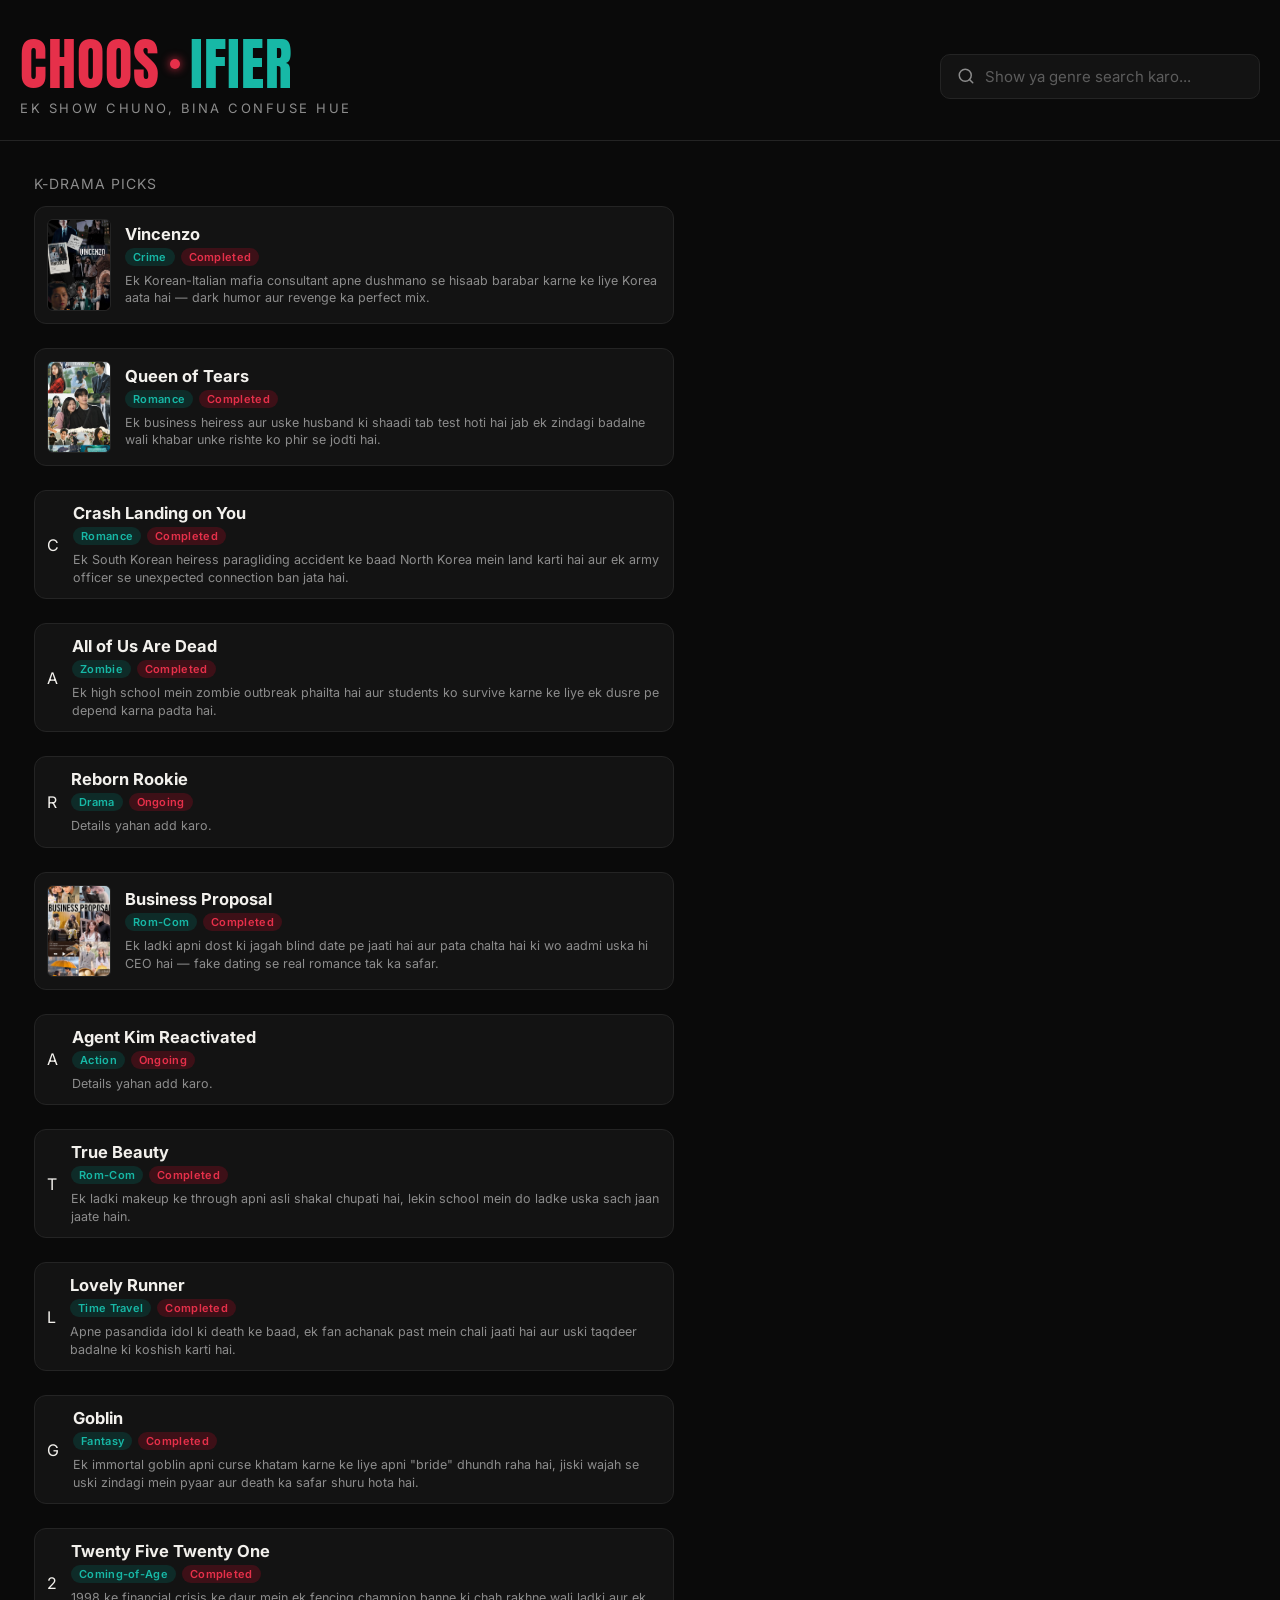
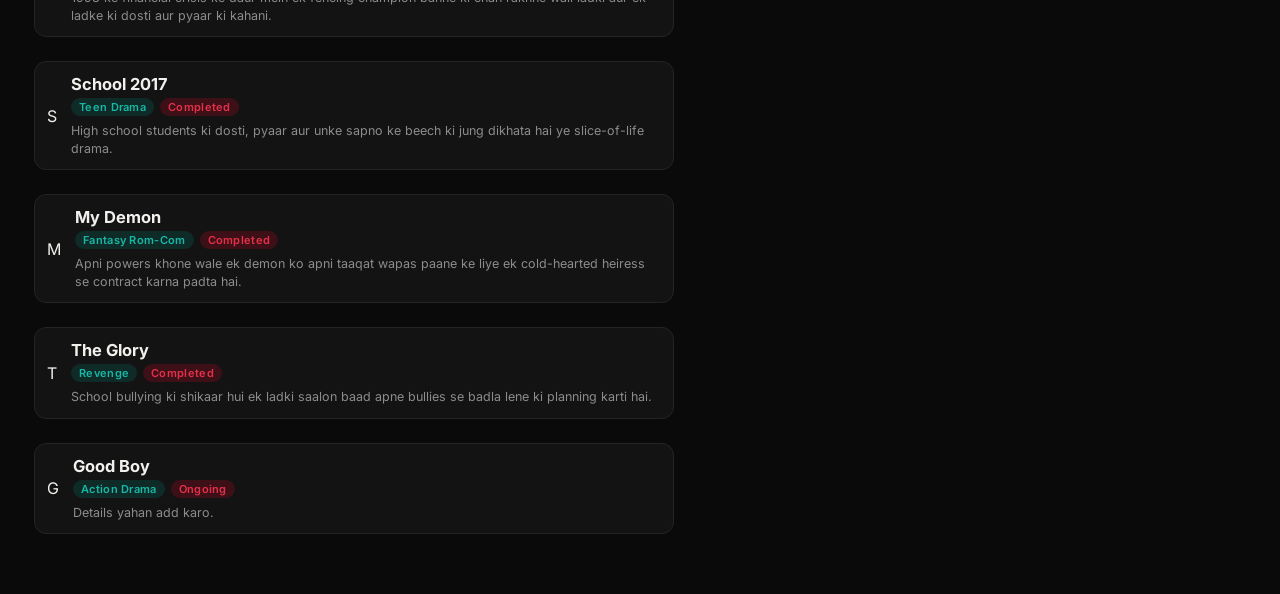
==== index.html @ 2a5f069a "Add Business Proposal poster image" ====
<!DOCTYPE html>
<html lang="hi">
<head>
<meta charset="UTF-8">
<meta name="viewport" content="width=device-width, initial-scale=1.0">
<title>Choosifier — Kya Dekhein Aaj?</title>
<link rel="preconnect" href="https://fonts.googleapis.com">
<link href="https://fonts.googleapis.com/css2?family=Anton&family=Inter:wght@400;500;600;700&display=swap" rel="stylesheet">
<style>

  .detail-panel{
  position:fixed;
  top:0;
  right:0;
  height:100vh;
  width:380px;
  max-width:90vw;
  background:var(--bg-card);
  border-left:1px solid var(--border);
  padding:28px 24px;
  transform:translateX(100%);
  transition:transform .3s ease;
  z-index:100;
  overflow-y:auto;
}
.detail-panel.open{
  transform:translateX(0);
}
.detail-close{
  position:absolute;
  top:16px;
  right:16px;
  background:var(--red-dim);
  color:var(--red);
  border:none;
  width:32px;
  height:32px;
  border-radius:50%;
  font-size:16px;
  cursor:pointer;
}
.detail-poster-frame{
  width:100%;
  max-width:220px;
  aspect-ratio:2/3;
  border-radius:10px;
  overflow:hidden;
  margin-bottom:20px;
}
.detail-poster-frame img{
  width:100%;
  height:100%;
  object-fit:cover;
}
#detailTitle{
  font-size:24px;
  margin-bottom:10px;
}
.detail-tags{
  display:flex;
  gap:8px;
  margin-bottom:14px;
}
#detailDesc{
  color:var(--text-muted);
  font-size:14px;
  line-height:1.5;
}
  :root{
    --bg:#0a0a0a;
    --bg-card:#131313;
    --border:#242424;
    --red:#e6304a;
    --red-dim:#3d1017;
    --teal:#17b8a6;
    --teal-dim:#0e2b28;
    --text:#f2f0ec;
    --text-muted:#8c8c8c;
  }

  *{ margin:0; padding:0; box-sizing:border-box; }

  body{
    background:var(--bg);
    color:var(--text);
    font-family:'Inter', sans-serif;
    min-height:100vh;
    padding-bottom:60px;
  }

  /* ---------- HEADER / LOGO ---------- */
  header{
    padding:36px 20px 24px;
    text-align:left;
    border-bottom:1px solid var(--border);
  }

  .logo{
    font-family:'Anton', sans-serif;
    font-size:clamp(38px, 9vw, 56px);
    letter-spacing:1px;
    display:inline-flex;
    align-items:center;
    gap:10px;
    line-height:1;
  }
  .logo .CHOOS{ color:var(--red); }
  .logo .ifier{ color:var(--teal); }

  .dot{
    width:10px;
    height:10px;
    border-radius:50%;
    background:var(--red);
    animation:switchColor 1.6s infinite ease-in-out;
    box-shadow:0 0 10px var(--red);
  }
  @keyframes switchColor{
    0%, 45%{ background:var(--red); box-shadow:0 0 10px var(--red); }
    50%, 95%{ background:var(--teal); box-shadow:0 0 10px var(--teal); }
    100%{ background:var(--red); box-shadow:0 0 10px var(--red); }
  }

  .tagline{
    margin-top:8px;
    color:var(--text-muted);
    font-size:13px;
    letter-spacing:2.5px;
    text-transform:uppercase;
  }

  /* ---------- SEARCH ---------- */
  .header-row{
  display:flex;
  align-items:center;
  justify-content:space-between;
  gap:20px;
  flex-wrap:wrap;
}
.search-wrap{
  flex:1;
  min-width:200px;
  max-width:320px;
}
  .search-box{
    display:flex;
    align-items:center;
    background:var(--bg-card);
    border:1px solid var(--border);
    border-radius:10px;
    padding:12px 16px;
    transition:border-color .2s, box-shadow .2s;
  }
  .search-box:focus-within{
    border-color:var(--teal);
    box-shadow:0 0 0 3px var(--teal-dim);
  }
  .search-box svg{
    flex-shrink:0;
    stroke:var(--text-muted);
    margin-right:10px;
  }
  .search-box input{
    flex:1;
    background:transparent;
    border:none;
    outline:none;
    color:var(--text);
    font-size:15px;
    font-family:'Inter', sans-serif;
  }
  .search-box input::placeholder{ color:#5c5c5c; }

  /* ---------- SECTION LABEL ---------- */
.section-label{
  max-width:640px;
  margin:34px 0 14px 34px;
  padding:0;
  display:flex;
  align-items:center;
  gap:10px;
  font-size:14px;
  color:var(--text-muted);
  letter-spacing:1px;
  text-transform:uppercase;
}

  /* ---------- DRAMA LIST ---------- */
 .drama-list{
  max-width:640px;
  margin:0 0 0 34px;
  padding:0;
  display:flex;
  flex-direction:column;
  gap:24px;
  text-align:left;
}

  .drama-card{
    display:flex;
    gap:14px;
    background:var(--bg-card);
    border:1px solid var(--border);
    border-radius:12px;
    padding:12px;
    align-items:center;
    transition:border-color .2s, transform .2s;
  }
  .drama-card:hover{
    border-color:var(--teal);
    transform:translateY(-2px);
  }

  .poster{
  width:64px;
  height:92px;
  flex-shrink:0;
  border-radius:6px;
  object-fit:cover;
  background:linear-gradient(160deg, var(--red-dim), var(--teal-dim));
  display:flex;
  align-items:center;
  justify-content:center;
  font-family:'Anton', sans-serif;
  font-size:22px;
  color:var(--text-muted);
  border:1px solid var(--border);
  overflow:hidden;
  transition:transform .3s ease;
  object-fit:cover;
  object-position:center;
}

.drama-card:hover img.poster{
  transform:scale(2.2);
  transform-origin:center;
}

  .drama-info{ flex:1; min-width:0; text-align:left; }

  .drama-title{
    font-size:16.5px;
    font-weight:700;
    margin-bottom:4px;
  }

  .tags{
    display:flex;
    gap:6px;
    flex-wrap:wrap;
    margin-bottom:6px;
  }
  .tag{
    font-size:11px;
    padding:2px 8px;
    border-radius:20px;
    font-weight:600;
    letter-spacing:.3px;
  }
  .tag.genre{
    background:var(--teal-dim);
    color:var(--teal);
  }
  .tag.status{
    background:var(--red-dim);
    color:var(--red);
  }

  .drama-desc{
    font-size:12.5px;
    color:var(--text-muted);
    line-height:1.4;
    display:-webkit-box;
    -webkit-line-clamp:2;
    -webkit-box-orient:vertical;
    overflow:hidden;
  }

  /* ---------- RESPONSIVE ---------- */
  @media (max-width:400px){
    .poster{ width:52px; height:74px; }
    .drama-title{ font-size:15px; }
  }
</style>
</head>
<body>

  <header>
    <div class="header-row">
      <div class="logo-col">
        <div class="logo">
          <span class="CHOOS">CHOOS</span><span class="dot"></span><span class="ifier">IFIER</span>
        </div>
        <div class="tagline">Ek Show Chuno, Bina Confuse Hue</div>
      </div>

      <div class="search-wrap">
        <div class="search-box">
          <svg xmlns="http://www.w3.org/2000/svg" width="18" height="18" viewBox="0 0 24 24" fill="none" stroke-width="2" stroke-linecap="round" stroke-linejoin="round">
            <circle cx="11" cy="11" r="8"></circle>
            <line x1="21" y1="21" x2="16.65" y2="16.65"></line>
          </svg>
          <input type="text" placeholder="Show ya genre search karo...">
        </div>
      </div>
    </div>
  </header>

  <div class="section-label">K-Drama Picks</div>

  <div class="drama-list">

   <div class="drama-card"
     data-title="Vincenzo"
     data-genre="Crime"
     data-status="Completed"
     data-img="webseries/korean/images/vincenzo.jpeg"
     data-desc="Ek Korean-Italian mafia consultant apne dushmano se hisaab barabar karne ke liye Korea aata hai — dark humor aur revenge ka perfect mix.">
  <img class="poster" src="webseries/korean/images/vincenzo.jpeg" alt="Vincenzo poster">
  <div class="drama-info">
    <div class="drama-title">Vincenzo</div>
    <div class="tags">
      <span class="tag genre">Crime</span>
      <span class="tag status">Completed</span>
    </div>
    <div class="drama-desc">Ek Korean-Italian mafia consultant apne dushmano se hisaab barabar karne ke liye Korea aata hai — dark humor aur revenge ka perfect mix.</div>
  </div>
</div>
  <div class="drama-card"
     data-title="Queen of Tears"
     data-genre="Romance"
     data-status="Completed"
     data-img="webseries/korean/images/queen of tears.jpeg"
     data-desc="Ek business heiress aur uske husband ki shaadi tab test hoti hai jab ek zindagi badalne wali khabar unke rishte ko phir se jodti hai.">
  <img class="poster" src="webseries/korean/images/queen of tears.jpeg" alt="Queen of Tears poster">
  <div class="drama-info">
    <div class="drama-title">Queen of Tears</div>
    <div class="tags">
      <span class="tag genre">Romance</span>
      <span class="tag status">Completed</span>
    </div>
    <div class="drama-desc">Ek business heiress aur uske husband ki shaadi tab test hoti hai jab ek zindagi badalne wali khabar unke rishte ko phir se jodti hai.</div>
  </div>
</div>

<a href="webseries/korean/crash landing on you.html" class="drama-card" style="text-decoration:none; color:inherit;">
  <div class="poster-frame">
    <span>C</span>
  </div>
  <div class="drama-info">
    <div class="drama-title">Crash Landing on You</div>
    <div class="tags">
      <span class="tag genre">Romance</span>
      <span class="tag status">Completed</span>
    </div>
    <div class="drama-desc">Ek South Korean heiress paragliding accident ke baad North Korea mein land karti hai aur ek army officer se unexpected connection ban jata hai.</div>
  </div>
</a>

<a href="webseries/korean/all of us are dead.html" class="drama-card" style="text-decoration:none; color:inherit;">
  <div class="poster-frame">
    <span>A</span>
  </div>
  <div class="drama-info">
    <div class="drama-title">All of Us Are Dead</div>
    <div class="tags">
      <span class="tag genre">Zombie</span>
      <span class="tag status">Completed</span>
    </div>
    <div class="drama-desc">Ek high school mein zombie outbreak phailta hai aur students ko survive karne ke liye ek dusre pe depend karna padta hai.</div>
  </div>
</a>

<a href="webseries/korean/reeborn rookie.html" class="drama-card" style="text-decoration:none; color:inherit;">
  <div class="poster-frame">
    <span>R</span>
  </div>
  <div class="drama-info">
    <div class="drama-title">Reborn Rookie</div>
    <div class="tags">
      <span class="tag genre">Drama</span>
      <span class="tag status">Ongoing</span>
    </div>
    <div class="drama-desc">Details yahan add karo.</div>
  </div>
</a>

<a href="webseries/korean/business proposal.html" class="drama-card" style="text-decoration:none; color:inherit;">
  <div class="poster-frame">
  <img class="poster" src="webseries/korean/images/business proposal.jpeg" alt="Business Proposal poster">
</div>
  <div class="drama-info">
    <div class="drama-title">Business Proposal</div>
    <div class="tags">
      <span class="tag genre">Rom-Com</span>
      <span class="tag status">Completed</span>
    </div>
    <div class="drama-desc">Ek ladki apni dost ki jagah blind date pe jaati hai aur pata chalta hai ki wo aadmi uska hi CEO hai — fake dating se real romance tak ka safar.</div>
  </div>
</a>

<a href="webseries/korean/agent kim reactivated.html" class="drama-card" style="text-decoration:none; color:inherit;">
  <div class="poster-frame">
    <span>A</span>
  </div>
  <div class="drama-info">
    <div class="drama-title">Agent Kim Reactivated</div>
    <div class="tags">
      <span class="tag genre">Action</span>
      <span class="tag status">Ongoing</span>
    </div>
    <div class="drama-desc">Details yahan add karo.</div>
  </div>
</a>
<a href="webseries/korean/true beauty.html" class="drama-card" style="text-decoration:none; color:inherit;">
  <div class="poster-frame">
    <span>T</span>
  </div>
  <div class="drama-info">
    <div class="drama-title">True Beauty</div>
    <div class="tags">
      <span class="tag genre">Rom-Com</span>
      <span class="tag status">Completed</span>
    </div>
    <div class="drama-desc">Ek ladki makeup ke through apni asli shakal chupati hai, lekin school mein do ladke uska sach jaan jaate hain.</div>
  </div>
</a>

<a href="webseries/korean/lovely runner.html" class="drama-card" style="text-decoration:none; color:inherit;">
  <div class="poster-frame">
    <span>L</span>
  </div>
  <div class="drama-info">
    <div class="drama-title">Lovely Runner</div>
    <div class="tags">
      <span class="tag genre">Time Travel</span>
      <span class="tag status">Completed</span>
    </div>
    <div class="drama-desc">Apne pasandida idol ki death ke baad, ek fan achanak past mein chali jaati hai aur uski taqdeer badalne ki koshish karti hai.</div>
  </div>
</a>

<a href="webseries/korean/goblin.html" class="drama-card" style="text-decoration:none; color:inherit;">
  <div class="poster-frame">
    <span>G</span>
  </div>
  <div class="drama-info">
    <div class="drama-title">Goblin</div>
    <div class="tags">
      <span class="tag genre">Fantasy</span>
      <span class="tag status">Completed</span>
    </div>
    <div class="drama-desc">Ek immortal goblin apni curse khatam karne ke liye apni "bride" dhundh raha hai, jiski wajah se uski zindagi mein pyaar aur death ka safar shuru hota hai.</div>
  </div>
</a>

<a href="webseries/korean/twenty five twenty one.html" class="drama-card" style="text-decoration:none; color:inherit;">
  <div class="poster-frame">
    <span>2</span>
  </div>
  <div class="drama-info">
    <div class="drama-title">Twenty Five Twenty One</div>
    <div class="tags">
      <span class="tag genre">Coming-of-Age</span>
      <span class="tag status">Completed</span>
    </div>
    <div class="drama-desc">1998 ke financial crisis ke daur mein ek fencing champion banne ki chah rakhne wali ladki aur ek ladke ki dosti aur pyaar ki kahani.</div>
  </div>
</a>

<a href="webseries/korean/school 2017.html" class="drama-card" style="text-decoration:none; color:inherit;">
  <div class="poster-frame">
    <span>S</span>
  </div>
  <div class="drama-info">
    <div class="drama-title">School 2017</div>
    <div class="tags">
      <span class="tag genre">Teen Drama</span>
      <span class="tag status">Completed</span>
    </div>
    <div class="drama-desc">High school students ki dosti, pyaar aur unke sapno ke beech ki jung dikhata hai ye slice-of-life drama.</div>
  </div>
</a>

<a href="webseries/korean/my demon.html" class="drama-card" style="text-decoration:none; color:inherit;">
  <div class="poster-frame">
    <span>M</span>
  </div>
  <div class="drama-info">
    <div class="drama-title">My Demon</div>
    <div class="tags">
      <span class="tag genre">Fantasy Rom-Com</span>
      <span class="tag status">Completed</span>
    </div>
    <div class="drama-desc">Apni powers khone wale ek demon ko apni taaqat wapas paane ke liye ek cold-hearted heiress se contract karna padta hai.</div>
  </div>
</a>

<a href="webseries/korean/the glory.html" class="drama-card" style="text-decoration:none; color:inherit;">
  <div class="poster-frame">
    <span>T</span>
  </div>
  <div class="drama-info">
    <div class="drama-title">The Glory</div>
    <div class="tags">
      <span class="tag genre">Revenge</span>
      <span class="tag status">Completed</span>
    </div>
    <div class="drama-desc">School bullying ki shikaar hui ek ladki saalon baad apne bullies se badla lene ki planning karti hai.</div>
  </div>
</a>

<a href="webseries/korean/good boy.html" class="drama-card" style="text-decoration:none; color:inherit;">
  <div class="poster-frame">
    <span>G</span>
  </div>
  <div class="drama-info">
    <div class="drama-title">Good Boy</div>
    <div class="tags">
      <span class="tag genre">Action Drama</span>
      <span class="tag status">Ongoing</span>
    </div>
    <div class="drama-desc">Details yahan add karo.</div>
  </div>
</a>

<div class="detail-panel" id="detailPanel">
  <button class="detail-close" onclick="closeDetail()">✕</button>
  <div class="detail-poster-frame">
    <img id="detailImg" src="" alt="">
  </div>
  <h2 id="detailTitle"></h2>
  <div class="detail-tags" id="detailTags"></div>
  <p id="detailDesc"></p>
</div>

<script>
  document.querySelectorAll('.drama-card').forEach(card => {
    card.style.cursor = 'pointer';
    card.addEventListener('click', () => {
      document.getElementById('detailImg').src = card.dataset.img;
      document.getElementById('detailTitle').textContent = card.dataset.title;
      document.getElementById('detailDesc').textContent = card.dataset.desc;
      document.getElementById('detailTags').innerHTML =
        '<span class="tag genre">' + card.dataset.genre + '</span><span class="tag status">' + card.dataset.status + '</span>';
      document.getElementById('detailPanel').classList.add('open');
    });
  });

  function closeDetail(){
    document.getElementById('detailPanel').classList.remove('open');
  }
</script>
</body>
</html>
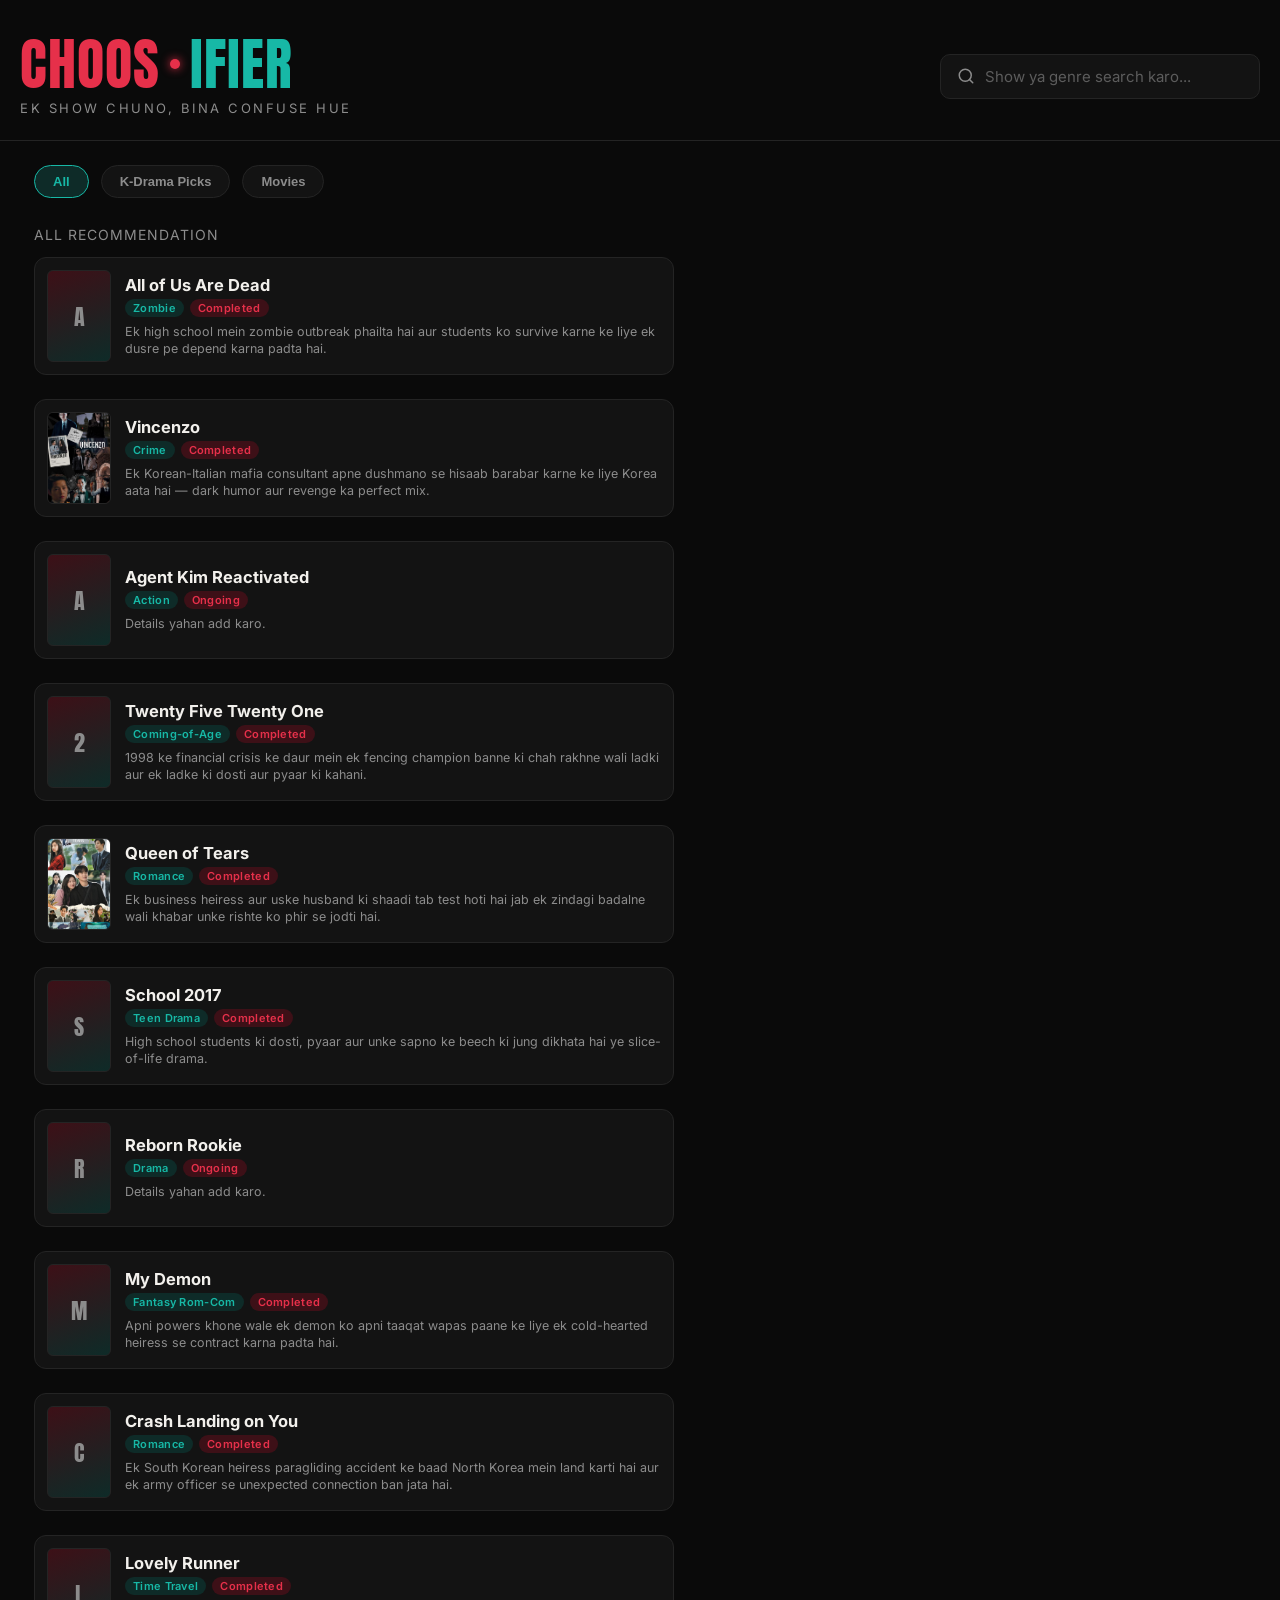
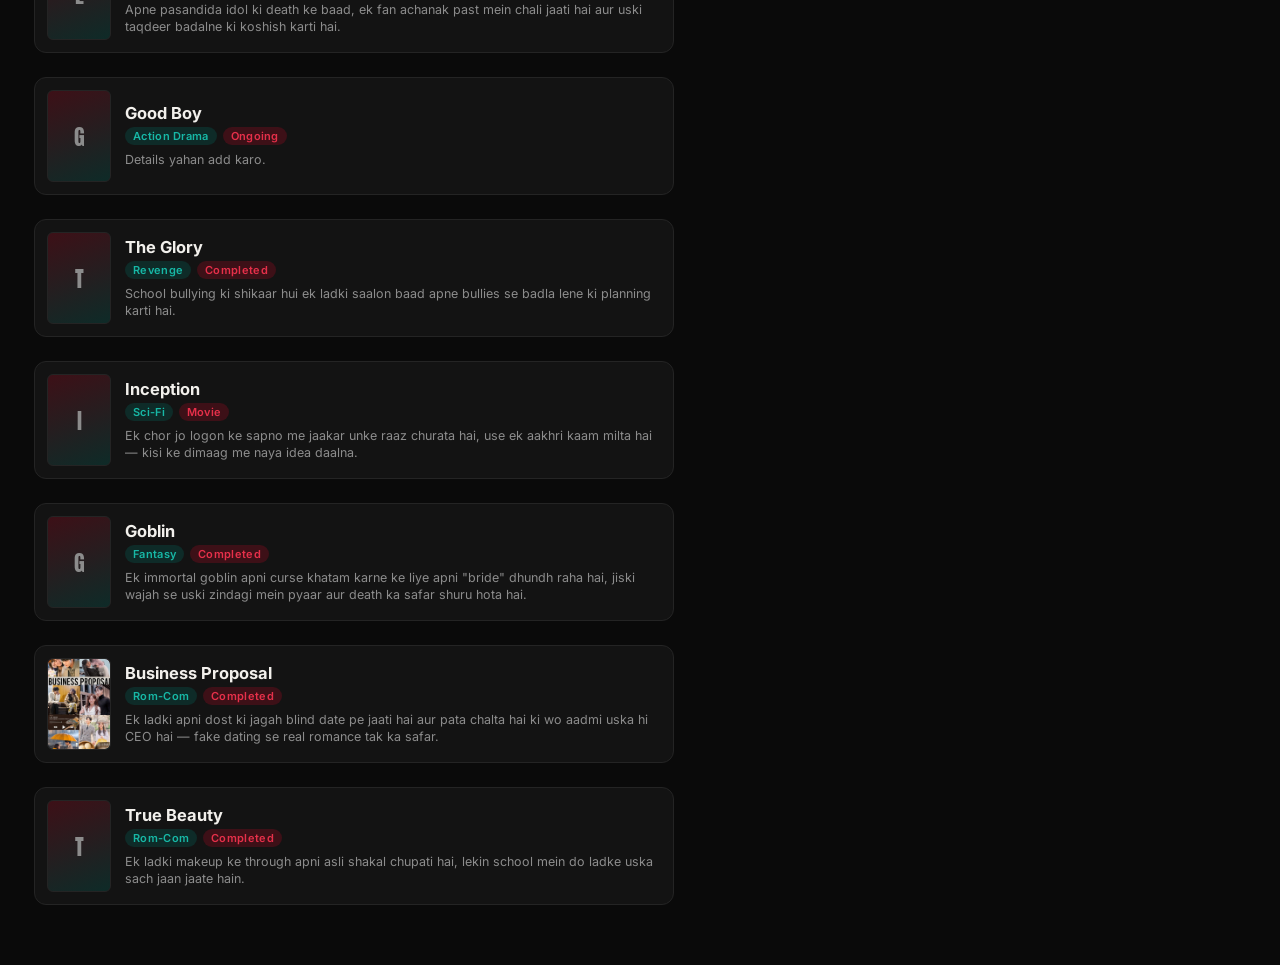
==== commit dba286f5: "content slide bar added" ====
--- a/index.html
+++ b/index.html
@@ -7,65 +7,6 @@
 <link rel="preconnect" href="https://fonts.googleapis.com">
 <link href="https://fonts.googleapis.com/css2?family=Anton&family=Inter:wght@400;500;600;700&display=swap" rel="stylesheet">
 <style>
-
-  .detail-panel{
-  position:fixed;
-  top:0;
-  right:0;
-  height:100vh;
-  width:380px;
-  max-width:90vw;
-  background:var(--bg-card);
-  border-left:1px solid var(--border);
-  padding:28px 24px;
-  transform:translateX(100%);
-  transition:transform .3s ease;
-  z-index:100;
-  overflow-y:auto;
-}
-.detail-panel.open{
-  transform:translateX(0);
-}
-.detail-close{
-  position:absolute;
-  top:16px;
-  right:16px;
-  background:var(--red-dim);
-  color:var(--red);
-  border:none;
-  width:32px;
-  height:32px;
-  border-radius:50%;
-  font-size:16px;
-  cursor:pointer;
-}
-.detail-poster-frame{
-  width:100%;
-  max-width:220px;
-  aspect-ratio:2/3;
-  border-radius:10px;
-  overflow:hidden;
-  margin-bottom:20px;
-}
-.detail-poster-frame img{
-  width:100%;
-  height:100%;
-  object-fit:cover;
-}
-#detailTitle{
-  font-size:24px;
-  margin-bottom:10px;
-}
-.detail-tags{
-  display:flex;
-  gap:8px;
-  margin-bottom:14px;
-}
-#detailDesc{
-  color:var(--text-muted);
-  font-size:14px;
-  line-height:1.5;
-}
   :root{
     --bg:#0a0a0a;
     --bg-card:#131313;
@@ -95,6 +36,14 @@
     border-bottom:1px solid var(--border);
   }
 
+  .header-row{
+    display:flex;
+    align-items:center;
+    justify-content:space-between;
+    gap:20px;
+    flex-wrap:wrap;
+  }
+
   .logo{
     font-family:'Anton', sans-serif;
     font-size:clamp(38px, 9vw, 56px);
@@ -130,18 +79,11 @@
   }
 
   /* ---------- SEARCH ---------- */
-  .header-row{
-  display:flex;
-  align-items:center;
-  justify-content:space-between;
-  gap:20px;
-  flex-wrap:wrap;
-}
-.search-wrap{
-  flex:1;
-  min-width:200px;
-  max-width:320px;
-}
+  .search-wrap{
+    flex:1;
+    min-width:200px;
+    max-width:320px;
+  }
   .search-box{
     display:flex;
     align-items:center;
@@ -171,30 +113,68 @@
   }
   .search-box input::placeholder{ color:#5c5c5c; }
 
+  /* ---------- FILTER SLIDER BUTTONS ---------- */
+  .filter-container {
+    max-width: 640px;
+    margin: 24px 0 10px 34px;
+    display: flex;
+    gap: 12px;
+    overflow-x: auto;
+    padding-bottom: 8px;
+    scrollbar-width: none; /* Firefox */
+  }
+  .filter-container::-webkit-scrollbar {
+    display: none; /* Chrome/Safari */
+  }
+
+  .filter-btn {
+    background: var(--bg-card);
+    border: 1px solid var(--border);
+    color: var(--text-muted);
+    padding: 8px 18px;
+    border-radius: 20px;
+    font-size: 13px;
+    font-weight: 600;
+    cursor: pointer;
+    white-space: nowrap;
+    transition: all 0.2s ease;
+  }
+
+  .filter-btn:hover {
+    color: var(--text);
+    border-color: var(--teal);
+  }
+
+  .filter-btn.active {
+    background: var(--teal-dim);
+    color: var(--teal);
+    border-color: var(--teal);
+  }
+
   /* ---------- SECTION LABEL ---------- */
-.section-label{
-  max-width:640px;
-  margin:34px 0 14px 34px;
-  padding:0;
-  display:flex;
-  align-items:center;
-  gap:10px;
-  font-size:14px;
-  color:var(--text-muted);
-  letter-spacing:1px;
-  text-transform:uppercase;
-}
-
-  /* ---------- DRAMA LIST ---------- */
- .drama-list{
-  max-width:640px;
-  margin:0 0 0 34px;
-  padding:0;
-  display:flex;
-  flex-direction:column;
-  gap:24px;
-  text-align:left;
-}
+  .section-label{
+    max-width:640px;
+    margin:20px 0 14px 34px;
+    padding:0;
+    display:flex;
+    align-items:center;
+    gap:10px;
+    font-size:14px;
+    color:var(--text-muted);
+    letter-spacing:1px;
+    text-transform:uppercase;
+  }
+
+  /* ---------- DRAMA / MOVIE LIST ---------- */
+  .drama-list{
+    max-width:640px;
+    margin:0 0 0 34px;
+    padding:0;
+    display:flex;
+    flex-direction:column;
+    gap:24px;
+    text-align:left;
+  }
 
   .drama-card{
     display:flex;
@@ -205,36 +185,53 @@
     padding:12px;
     align-items:center;
     transition:border-color .2s, transform .2s;
+    cursor: pointer;
+    text-decoration: none;
+    color: inherit;
   }
   .drama-card:hover{
     border-color:var(--teal);
     transform:translateY(-2px);
   }
 
+  .poster-frame {
+    width: 64px;
+    height: 92px;
+    flex-shrink: 0;
+    border-radius: 6px;
+    background: linear-gradient(160deg, var(--red-dim), var(--teal-dim));
+    display: flex;
+    align-items: center;
+    justify-content: center;
+    font-family: 'Anton', sans-serif;
+    font-size: 22px;
+    color: var(--text-muted);
+    border: 1px solid var(--border);
+    overflow: hidden;
+  }
+
   .poster{
-  width:64px;
-  height:92px;
-  flex-shrink:0;
-  border-radius:6px;
-  object-fit:cover;
-  background:linear-gradient(160deg, var(--red-dim), var(--teal-dim));
-  display:flex;
-  align-items:center;
-  justify-content:center;
-  font-family:'Anton', sans-serif;
-  font-size:22px;
-  color:var(--text-muted);
-  border:1px solid var(--border);
-  overflow:hidden;
-  transition:transform .3s ease;
-  object-fit:cover;
-  object-position:center;
-}
-
-.drama-card:hover img.poster{
-  transform:scale(2.2);
-  transform-origin:center;
-}
+    width:64px;
+    height:92px;
+    flex-shrink:0;
+    border-radius:6px;
+    object-fit:cover;
+    background:linear-gradient(160deg, var(--red-dim), var(--teal-dim));
+    display:flex;
+    align-items:center;
+    justify-content:center;
+    font-family:'Anton', sans-serif;
+    font-size:22px;
+    color:var(--text-muted);
+    border:1px solid var(--border);
+    overflow:hidden;
+    transition:transform .3s ease;
+    object-position:center;
+  }
+
+  .drama-card:hover img.poster{
+    transform:scale(1.1);
+  }
 
   .drama-info{ flex:1; min-width:0; text-align:left; }
 
@@ -276,10 +273,71 @@
     overflow:hidden;
   }
 
+  /* ---------- DETAIL PANEL ---------- */
+  .detail-panel{
+    position:fixed;
+    top:0;
+    right:0;
+    height:100vh;
+    width:380px;
+    max-width:90vw;
+    background:var(--bg-card);
+    border-left:1px solid var(--border);
+    padding:28px 24px;
+    transform:translateX(100%);
+    transition:transform .3s ease;
+    z-index:100;
+    overflow-y:auto;
+  }
+  .detail-panel.open{
+    transform:translateX(0);
+  }
+  .detail-close{
+    position:absolute;
+    top:16px;
+    right:16px;
+    background:var(--red-dim);
+    color:var(--red);
+    border:none;
+    width:32px;
+    height:32px;
+    border-radius:50%;
+    font-size:16px;
+    cursor:pointer;
+  }
+  .detail-poster-frame{
+    width:100%;
+    max-width:220px;
+    aspect-ratio:2/3;
+    border-radius:10px;
+    overflow:hidden;
+    margin-bottom:20px;
+  }
+  .detail-poster-frame img{
+    width:100%;
+    height:100%;
+    object-fit:cover;
+  }
+  #detailTitle{
+    font-size:24px;
+    margin-bottom:10px;
+  }
+  .detail-tags{
+    display:flex;
+    gap:8px;
+    margin-bottom:14px;
+  }
+  #detailDesc{
+    color:var(--text-muted);
+    font-size:14px;
+    line-height:1.5;
+  }
+
   /* ---------- RESPONSIVE ---------- */
   @media (max-width:400px){
-    .poster{ width:52px; height:74px; }
+    .poster, .poster-frame{ width:52px; height:74px; }
     .drama-title{ font-size:15px; }
+    .filter-container, .section-label, .drama-list { margin-left: 15px; }
   }
 </style>
 </head>
@@ -306,250 +364,318 @@
     </div>
   </header>
 
-  <div class="section-label">K-Drama Picks</div>
-
-  <div class="drama-list">
-
-   <div class="drama-card"
-     data-title="Vincenzo"
-     data-genre="Crime"
-     data-status="Completed"
-     data-img="webseries/korean/images/vincenzo.jpeg"
-     data-desc="Ek Korean-Italian mafia consultant apne dushmano se hisaab barabar karne ke liye Korea aata hai — dark humor aur revenge ka perfect mix.">
-  <img class="poster" src="webseries/korean/images/vincenzo.jpeg" alt="Vincenzo poster">
-  <div class="drama-info">
-    <div class="drama-title">Vincenzo</div>
-    <div class="tags">
-      <span class="tag genre">Crime</span>
-      <span class="tag status">Completed</span>
+  <div class="filter-container">
+    <button class="filter-btn active" onclick="filterCategory('all', this)">All</button>
+    <button class="filter-btn" onclick="filterCategory('korean', this)">K-Drama Picks</button>
+    <button class="filter-btn" onclick="filterCategory('movie', this)">Movies</button>
+  </div>
+
+  <div class="section-label" id="sectionHeading">All Recommendation</div>
+
+  <div class="drama-list" id="mainDisplayList">
     </div>
-    <div class="drama-desc">Ek Korean-Italian mafia consultant apne dushmano se hisaab barabar karne ke liye Korea aata hai — dark humor aur revenge ka perfect mix.</div>
+
+  <div id="korean-container" style="display: none;">
+    <div class="drama-card"
+       data-title="Vincenzo"
+       data-genre="Crime"
+       data-status="Completed"
+       data-img="webseries/korean/images/vincenzo.jpeg"
+       data-desc="Ek Korean-Italian mafia consultant apne dushmano se hisaab barabar karne ke liye Korea aata hai — dark humor aur revenge ka perfect mix.">
+      <img class="poster" src="webseries/korean/images/vincenzo.jpeg" alt="Vincenzo poster">
+      <div class="drama-info">
+        <div class="drama-title">Vincenzo</div>
+        <div class="tags">
+          <span class="tag genre">Crime</span>
+          <span class="tag status">Completed</span>
+        </div>
+        <div class="drama-desc">Ek Korean-Italian mafia consultant apne dushmano se hisaab barabar karne ke liye Korea aata hai — dark humor aur revenge ka perfect mix.</div>
+      </div>
+    </div>
+
+    <div class="drama-card"
+       data-title="Queen of Tears"
+       data-genre="Romance"
+       data-status="Completed"
+       data-img="webseries/korean/images/queen of tears.jpeg"
+       data-desc="Ek business heiress aur uske husband ki shaadi tab test hoti hai jab ek zindagi badalne wali khabar unke rishte ko phir se jodti hai.">
+      <img class="poster" src="webseries/korean/images/queen of tears.jpeg" alt="Queen of Tears poster">
+      <div class="drama-info">
+        <div class="drama-title">Queen of Tears</div>
+        <div class="tags">
+          <span class="tag genre">Romance</span>
+          <span class="tag status">Completed</span>
+        </div>
+        <div class="drama-desc">Ek business heiress aur uske husband ki shaadi tab test hoti hai jab ek zindagi badalne wali khabar unke rishte ko phir se jodti hai.</div>
+      </div>
+    </div>
+
+    <a href="webseries/korean/crash landing on you.html" class="drama-card">
+      <div class="poster-frame"><span>C</span></div>
+      <div class="drama-info">
+        <div class="drama-title">Crash Landing on You</div>
+        <div class="tags">
+          <span class="tag genre">Romance</span>
+          <span class="tag status">Completed</span>
+        </div>
+        <div class="drama-desc">Ek South Korean heiress paragliding accident ke baad North Korea mein land karti hai aur ek army officer se unexpected connection ban jata hai.</div>
+      </div>
+    </a>
+
+    <a href="webseries/korean/all of us are dead.html" class="drama-card">
+      <div class="poster-frame"><span>A</span></div>
+      <div class="drama-info">
+        <div class="drama-title">All of Us Are Dead</div>
+        <div class="tags">
+          <span class="tag genre">Zombie</span>
+          <span class="tag status">Completed</span>
+        </div>
+        <div class="drama-desc">Ek high school mein zombie outbreak phailta hai aur students ko survive karne ke liye ek dusre pe depend karna padta hai.</div>
+      </div>
+    </a>
+
+    <a href="webseries/korean/reeborn rookie.html" class="drama-card">
+      <div class="poster-frame"><span>R</span></div>
+      <div class="drama-info">
+        <div class="drama-title">Reborn Rookie</div>
+        <div class="tags">
+          <span class="tag genre">Drama</span>
+          <span class="tag status">Ongoing</span>
+        </div>
+        <div class="drama-desc">Details yahan add karo.</div>
+      </div>
+    </a>
+
+    <div class="drama-card"
+       data-title="Business Proposal"
+       data-genre="Rom-Com"
+       data-status="Completed"
+       data-img="webseries/korean/images/business proposal.jpeg"
+       data-desc="Ek ladki apni dost ki jagah blind date pe jaati hai aur pata chalta hai ki wo aadmi uska hi CEO hai — fake dating se real romance tak ka safar.">
+      <div class="poster-frame">
+        <img class="poster" src="webseries/korean/images/business proposal.jpeg" alt="Business Proposal poster">
+      </div>
+      <div class="drama-info">
+        <div class="drama-title">Business Proposal</div>
+        <div class="tags">
+          <span class="tag genre">Rom-Com</span>
+          <span class="tag status">Completed</span>
+        </div>
+        <div class="drama-desc">Ek ladki apni dost ki jagah blind date pe jaati hai aur pata chalta hai ki wo aadmi uska hi CEO hai — fake dating se real romance tak ka safar.</div>
+      </div>
+    </div>
+
+    <a href="webseries/korean/agent kim reactivated.html" class="drama-card">
+      <div class="poster-frame"><span>A</span></div>
+      <div class="drama-info">
+        <div class="drama-title">Agent Kim Reactivated</div>
+        <div class="tags">
+          <span class="tag genre">Action</span>
+          <span class="tag status">Ongoing</span>
+        </div>
+        <div class="drama-desc">Details yahan add karo.</div>
+      </div>
+    </a>
+
+    <a href="webseries/korean/true beauty.html" class="drama-card">
+      <div class="poster-frame"><span>T</span></div>
+      <div class="drama-info">
+        <div class="drama-title">True Beauty</div>
+        <div class="tags">
+          <span class="tag genre">Rom-Com</span>
+          <span class="tag status">Completed</span>
+        </div>
+        <div class="drama-desc">Ek ladki makeup ke through apni asli shakal chupati hai, lekin school mein do ladke uska sach jaan jaate hain.</div>
+      </div>
+    </a>
+
+    <a href="webseries/korean/lovely runner.html" class="drama-card">
+      <div class="poster-frame"><span>L</span></div>
+      <div class="drama-info">
+        <div class="drama-title">Lovely Runner</div>
+        <div class="tags">
+          <span class="tag genre">Time Travel</span>
+          <span class="tag status">Completed</span>
+        </div>
+        <div class="drama-desc">Apne pasandida idol ki death ke baad, ek fan achanak past mein chali jaati hai aur uski taqdeer badalne ki koshish karti hai.</div>
+      </div>
+    </a>
+
+    <a href="webseries/korean/goblin.html" class="drama-card">
+      <div class="poster-frame"><span>G</span></div>
+      <div class="drama-info">
+        <div class="drama-title">Goblin</div>
+        <div class="tags">
+          <span class="tag genre">Fantasy</span>
+          <span class="tag status">Completed</span>
+        </div>
+        <div class="drama-desc">Ek immortal goblin apni curse khatam karne ke liye apni "bride" dhundh raha hai, jiski wajah se uski zindagi mein pyaar aur death ka safar shuru hota hai.</div>
+      </div>
+    </a>
+
+    <a href="webseries/korean/twenty five twenty one.html" class="drama-card">
+      <div class="poster-frame"><span>2</span></div>
+      <div class="drama-info">
+        <div class="drama-title">Twenty Five Twenty One</div>
+        <div class="tags">
+          <span class="tag genre">Coming-of-Age</span>
+          <span class="tag status">Completed</span>
+        </div>
+        <div class="drama-desc">1998 ke financial crisis ke daur mein ek fencing champion banne ki chah rakhne wali ladki aur ek ladke ki dosti aur pyaar ki kahani.</div>
+      </div>
+    </a>
+
+    <a href="webseries/korean/school 2017.html" class="drama-card">
+      <div class="poster-frame"><span>S</span></div>
+      <div class="drama-info">
+        <div class="drama-title">School 2017</div>
+        <div class="tags">
+          <span class="tag genre">Teen Drama</span>
+          <span class="tag status">Completed</span>
+        </div>
+        <div class="drama-desc">High school students ki dosti, pyaar aur unke sapno ke beech ki jung dikhata hai ye slice-of-life drama.</div>
+      </div>
+    </a>
+
+    <a href="webseries/korean/my demon.html" class="drama-card">
+      <div class="poster-frame"><span>M</span></div>
+      <div class="drama-info">
+        <div class="drama-title">My Demon</div>
+        <div class="tags">
+          <span class="tag genre">Fantasy Rom-Com</span>
+          <span class="tag status">Completed</span>
+        </div>
+        <div class="drama-desc">Apni powers khone wale ek demon ko apni taaqat wapas paane ke liye ek cold-hearted heiress se contract karna padta hai.</div>
+      </div>
+    </a>
+
+    <a href="webseries/korean/the glory.html" class="drama-card">
+      <div class="poster-frame"><span>T</span></div>
+      <div class="drama-info">
+        <div class="drama-title">The Glory</div>
+        <div class="tags">
+          <span class="tag genre">Revenge</span>
+          <span class="tag status">Completed</span>
+        </div>
+        <div class="drama-desc">School bullying ki shikaar hui ek ladki saalon baad apne bullies se badla lene ki planning karti hai.</div>
+      </div>
+    </a>
+
+    <a href="webseries/korean/good boy.html" class="drama-card">
+      <div class="poster-frame"><span>G</span></div>
+      <div class="drama-info">
+        <div class="drama-title">Good Boy</div>
+        <div class="tags">
+          <span class="tag genre">Action Drama</span>
+          <span class="tag status">Ongoing</span>
+        </div>
+        <div class="drama-desc">Details yahan add karo.</div>
+      </div>
+    </a>
   </div>
-</div>
-  <div class="drama-card"
-     data-title="Queen of Tears"
-     data-genre="Romance"
-     data-status="Completed"
-     data-img="webseries/korean/images/queen of tears.jpeg"
-     data-desc="Ek business heiress aur uske husband ki shaadi tab test hoti hai jab ek zindagi badalne wali khabar unke rishte ko phir se jodti hai.">
-  <img class="poster" src="webseries/korean/images/queen of tears.jpeg" alt="Queen of Tears poster">
-  <div class="drama-info">
-    <div class="drama-title">Queen of Tears</div>
-    <div class="tags">
-      <span class="tag genre">Romance</span>
-      <span class="tag status">Completed</span>
+
+  <div id="movie-container" style="display: none;">
+    <div class="drama-card"
+       data-title="Inception"
+       data-genre="Sci-Fi"
+       data-status="Movie"
+       data-img="movies/images/inception.jpeg"
+       data-desc="Ek chor jo logon ke sapno me jaakar unke raaz churata hai, use ek aakhri kaam milta hai — kisi ke dimaag me naya idea daalna.">
+      <div class="poster-frame"><span>I</span></div>
+      <div class="drama-info">
+        <div class="drama-title">Inception</div>
+        <div class="tags">
+          <span class="tag genre">Sci-Fi</span>
+          <span class="tag status">Movie</span>
+        </div>
+        <div class="drama-desc">Ek chor jo logon ke sapno me jaakar unke raaz churata hai, use ek aakhri kaam milta hai — kisi ke dimaag me naya idea daalna.</div>
+      </div>
     </div>
-    <div class="drama-desc">Ek business heiress aur uske husband ki shaadi tab test hoti hai jab ek zindagi badalne wali khabar unke rishte ko phir se jodti hai.</div>
   </div>
-</div>
-
-<a href="webseries/korean/crash landing on you.html" class="drama-card" style="text-decoration:none; color:inherit;">
-  <div class="poster-frame">
-    <span>C</span>
+
+  <div class="detail-panel" id="detailPanel">
+    <button class="detail-close" onclick="closeDetail()">✕</button>
+    <div class="detail-poster-frame">
+      <img id="detailImg" src="" alt="">
+    </div>
+    <h2 id="detailTitle"></h2>
+    <div class="detail-tags" id="detailTags"></div>
+    <p id="detailDesc"></p>
   </div>
-  <div class="drama-info">
-    <div class="drama-title">Crash Landing on You</div>
-    <div class="tags">
-      <span class="tag genre">Romance</span>
-      <span class="tag status">Completed</span>
-    </div>
-    <div class="drama-desc">Ek South Korean heiress paragliding accident ke baad North Korea mein land karti hai aur ek army officer se unexpected connection ban jata hai.</div>
-  </div>
-</a>
-
-<a href="webseries/korean/all of us are dead.html" class="drama-card" style="text-decoration:none; color:inherit;">
-  <div class="poster-frame">
-    <span>A</span>
-  </div>
-  <div class="drama-info">
-    <div class="drama-title">All of Us Are Dead</div>
-    <div class="tags">
-      <span class="tag genre">Zombie</span>
-      <span class="tag status">Completed</span>
-    </div>
-    <div class="drama-desc">Ek high school mein zombie outbreak phailta hai aur students ko survive karne ke liye ek dusre pe depend karna padta hai.</div>
-  </div>
-</a>
-
-<a href="webseries/korean/reeborn rookie.html" class="drama-card" style="text-decoration:none; color:inherit;">
-  <div class="poster-frame">
-    <span>R</span>
-  </div>
-  <div class="drama-info">
-    <div class="drama-title">Reborn Rookie</div>
-    <div class="tags">
-      <span class="tag genre">Drama</span>
-      <span class="tag status">Ongoing</span>
-    </div>
-    <div class="drama-desc">Details yahan add karo.</div>
-  </div>
-</a>
-
-<a href="webseries/korean/business proposal.html" class="drama-card" style="text-decoration:none; color:inherit;">
-  <div class="poster-frame">
-  <img class="poster" src="webseries/korean/images/business proposal.jpeg" alt="Business Proposal poster">
-</div>
-  <div class="drama-info">
-    <div class="drama-title">Business Proposal</div>
-    <div class="tags">
-      <span class="tag genre">Rom-Com</span>
-      <span class="tag status">Completed</span>
-    </div>
-    <div class="drama-desc">Ek ladki apni dost ki jagah blind date pe jaati hai aur pata chalta hai ki wo aadmi uska hi CEO hai — fake dating se real romance tak ka safar.</div>
-  </div>
-</a>
-
-<a href="webseries/korean/agent kim reactivated.html" class="drama-card" style="text-decoration:none; color:inherit;">
-  <div class="poster-frame">
-    <span>A</span>
-  </div>
-  <div class="drama-info">
-    <div class="drama-title">Agent Kim Reactivated</div>
-    <div class="tags">
-      <span class="tag genre">Action</span>
-      <span class="tag status">Ongoing</span>
-    </div>
-    <div class="drama-desc">Details yahan add karo.</div>
-  </div>
-</a>
-<a href="webseries/korean/true beauty.html" class="drama-card" style="text-decoration:none; color:inherit;">
-  <div class="poster-frame">
-    <span>T</span>
-  </div>
-  <div class="drama-info">
-    <div class="drama-title">True Beauty</div>
-    <div class="tags">
-      <span class="tag genre">Rom-Com</span>
-      <span class="tag status">Completed</span>
-    </div>
-    <div class="drama-desc">Ek ladki makeup ke through apni asli shakal chupati hai, lekin school mein do ladke uska sach jaan jaate hain.</div>
-  </div>
-</a>
-
-<a href="webseries/korean/lovely runner.html" class="drama-card" style="text-decoration:none; color:inherit;">
-  <div class="poster-frame">
-    <span>L</span>
-  </div>
-  <div class="drama-info">
-    <div class="drama-title">Lovely Runner</div>
-    <div class="tags">
-      <span class="tag genre">Time Travel</span>
-      <span class="tag status">Completed</span>
-    </div>
-    <div class="drama-desc">Apne pasandida idol ki death ke baad, ek fan achanak past mein chali jaati hai aur uski taqdeer badalne ki koshish karti hai.</div>
-  </div>
-</a>
-
-<a href="webseries/korean/goblin.html" class="drama-card" style="text-decoration:none; color:inherit;">
-  <div class="poster-frame">
-    <span>G</span>
-  </div>
-  <div class="drama-info">
-    <div class="drama-title">Goblin</div>
-    <div class="tags">
-      <span class="tag genre">Fantasy</span>
-      <span class="tag status">Completed</span>
-    </div>
-    <div class="drama-desc">Ek immortal goblin apni curse khatam karne ke liye apni "bride" dhundh raha hai, jiski wajah se uski zindagi mein pyaar aur death ka safar shuru hota hai.</div>
-  </div>
-</a>
-
-<a href="webseries/korean/twenty five twenty one.html" class="drama-card" style="text-decoration:none; color:inherit;">
-  <div class="poster-frame">
-    <span>2</span>
-  </div>
-  <div class="drama-info">
-    <div class="drama-title">Twenty Five Twenty One</div>
-    <div class="tags">
-      <span class="tag genre">Coming-of-Age</span>
-      <span class="tag status">Completed</span>
-    </div>
-    <div class="drama-desc">1998 ke financial crisis ke daur mein ek fencing champion banne ki chah rakhne wali ladki aur ek ladke ki dosti aur pyaar ki kahani.</div>
-  </div>
-</a>
-
-<a href="webseries/korean/school 2017.html" class="drama-card" style="text-decoration:none; color:inherit;">
-  <div class="poster-frame">
-    <span>S</span>
-  </div>
-  <div class="drama-info">
-    <div class="drama-title">School 2017</div>
-    <div class="tags">
-      <span class="tag genre">Teen Drama</span>
-      <span class="tag status">Completed</span>
-    </div>
-    <div class="drama-desc">High school students ki dosti, pyaar aur unke sapno ke beech ki jung dikhata hai ye slice-of-life drama.</div>
-  </div>
-</a>
-
-<a href="webseries/korean/my demon.html" class="drama-card" style="text-decoration:none; color:inherit;">
-  <div class="poster-frame">
-    <span>M</span>
-  </div>
-  <div class="drama-info">
-    <div class="drama-title">My Demon</div>
-    <div class="tags">
-      <span class="tag genre">Fantasy Rom-Com</span>
-      <span class="tag status">Completed</span>
-    </div>
-    <div class="drama-desc">Apni powers khone wale ek demon ko apni taaqat wapas paane ke liye ek cold-hearted heiress se contract karna padta hai.</div>
-  </div>
-</a>
-
-<a href="webseries/korean/the glory.html" class="drama-card" style="text-decoration:none; color:inherit;">
-  <div class="poster-frame">
-    <span>T</span>
-  </div>
-  <div class="drama-info">
-    <div class="drama-title">The Glory</div>
-    <div class="tags">
-      <span class="tag genre">Revenge</span>
-      <span class="tag status">Completed</span>
-    </div>
-    <div class="drama-desc">School bullying ki shikaar hui ek ladki saalon baad apne bullies se badla lene ki planning karti hai.</div>
-  </div>
-</a>
-
-<a href="webseries/korean/good boy.html" class="drama-card" style="text-decoration:none; color:inherit;">
-  <div class="poster-frame">
-    <span>G</span>
-  </div>
-  <div class="drama-info">
-    <div class="drama-title">Good Boy</div>
-    <div class="tags">
-      <span class="tag genre">Action Drama</span>
-      <span class="tag status">Ongoing</span>
-    </div>
-    <div class="drama-desc">Details yahan add karo.</div>
-  </div>
-</a>
-
-<div class="detail-panel" id="detailPanel">
-  <button class="detail-close" onclick="closeDetail()">✕</button>
-  <div class="detail-poster-frame">
-    <img id="detailImg" src="" alt="">
-  </div>
-  <h2 id="detailTitle"></h2>
-  <div class="detail-tags" id="detailTags"></div>
-  <p id="detailDesc"></p>
-</div>
 
 <script>
-  document.querySelectorAll('.drama-card').forEach(card => {
-    card.style.cursor = 'pointer';
-    card.addEventListener('click', () => {
-      document.getElementById('detailImg').src = card.dataset.img;
-      document.getElementById('detailTitle').textContent = card.dataset.title;
-      document.getElementById('detailDesc').textContent = card.dataset.desc;
-      document.getElementById('detailTags').innerHTML =
-        '<span class="tag genre">' + card.dataset.genre + '</span><span class="tag status">' + card.dataset.status + '</span>';
-      document.getElementById('detailPanel').classList.add('open');
+  const mainDisplay = document.getElementById('mainDisplayList');
+  const sectionHeading = document.getElementById('sectionHeading');
+
+  // Random Shuffle Function (Fisher-Yates Algorithm)
+  function shuffle(array) {
+    let currentIndex = array.length, randomIndex;
+    while (currentIndex !== 0) {
+      randomIndex = Math.floor(Math.random() * currentIndex);
+      currentIndex--;
+      [array[currentIndex], array[randomIndex]] = [array[randomIndex], array[currentIndex]];
+    }
+    return array;
+  }
+
+  // Bind Popup click events on modal-supported cards
+  function attachCardListeners() {
+    document.querySelectorAll('#mainDisplayList .drama-card').forEach(card => {
+      if (card.dataset.title) {
+        card.addEventListener('click', (e) => {
+          e.preventDefault(); // Default link navigation ko roko
+          document.getElementById('detailImg').src = card.dataset.img || '';
+          document.getElementById('detailTitle').textContent = card.dataset.title;
+          document.getElementById('detailDesc').textContent = card.dataset.desc;
+          document.getElementById('detailTags').innerHTML =
+            '<span class="tag genre">' + card.dataset.genre + '</span><span class="tag status">' + card.dataset.status + '</span>';
+          document.getElementById('detailPanel').classList.add('open');
+        });
+      }
     });
-  });
+  }
 
   function closeDetail(){
     document.getElementById('detailPanel').classList.remove('open');
   }
+
+  // Filter Categories Strategy
+  function filterCategory(type, btnElement) {
+    // 1. Active class button switch
+    document.querySelectorAll('.filter-btn').forEach(btn => btn.classList.remove('active'));
+    btnElement.classList.add('active');
+
+    mainDisplay.innerHTML = ''; // Clear current display
+
+    let itemsToDisplay = [];
+
+    const koreanCards = Array.from(document.querySelectorAll('#korean-container .drama-card'));
+    const movieCards = Array.from(document.querySelectorAll('#movie-container .drama-card'));
+
+    if (type === 'korean') {
+      sectionHeading.textContent = 'K-Drama Picks';
+      itemsToDisplay = koreanCards;
+    } else if (type === 'movie') {
+      sectionHeading.textContent = 'Movies';
+      itemsToDisplay = movieCards;
+    } else {
+      sectionHeading.textContent = 'All Recommendation';
+      // Merge dono containers and shuffle randomly
+      itemsToDisplay = shuffle([...koreanCards, ...movieCards]);
+    }
+
+    // Display container items render karein
+    itemsToDisplay.forEach(card => {
+      mainDisplay.appendChild(card.cloneNode(true));
+    });
+
+    attachCardListeners();
+  }
+
+  // Initial setup load
+  window.addEventListener('DOMContentLoaded', () => {
+    filterCategory('all', document.querySelector('.filter-btn.active'));
+  });
 </script>
 </body>
 </html>
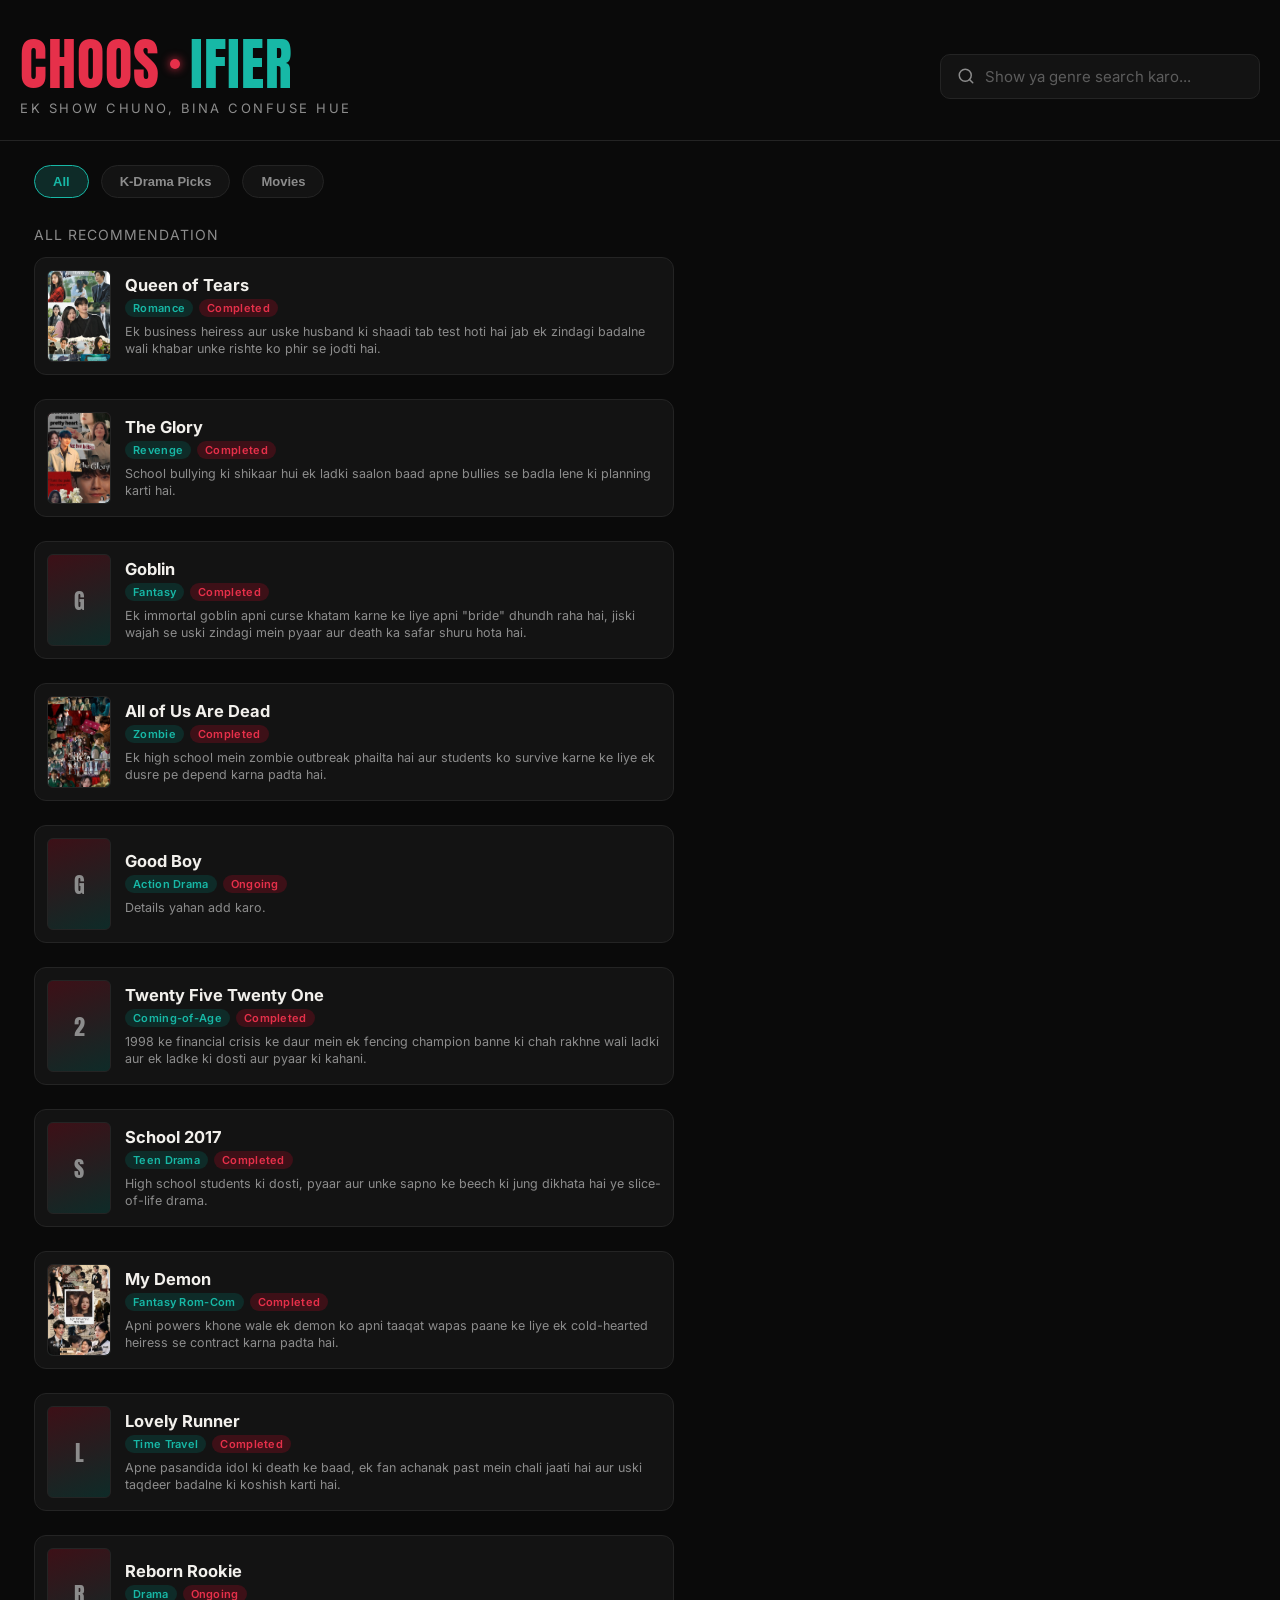
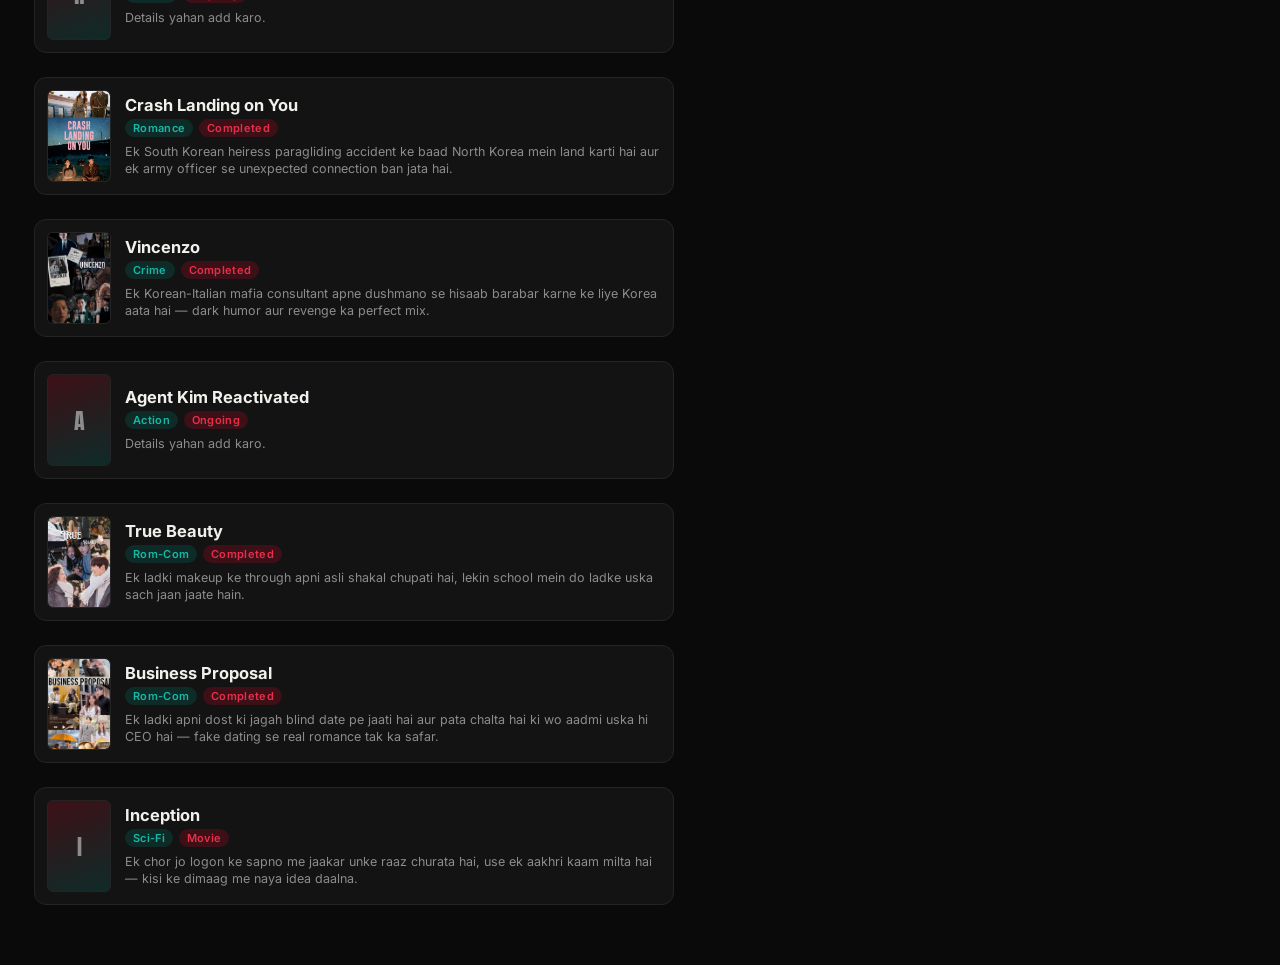
==== commit fd29c2d5: "Fix image zoom overflow beyond card box" ====
--- a/index.html
+++ b/index.html
@@ -208,32 +208,8 @@
     color: var(--text-muted);
     border: 1px solid var(--border);
     overflow: hidden;
-  }
-
-  .poster{
-    width:64px;
-    height:92px;
-    flex-shrink:0;
-    border-radius:6px;
-    object-fit:cover;
-    background:linear-gradient(160deg, var(--red-dim), var(--teal-dim));
-    display:flex;
-    align-items:center;
-    justify-content:center;
-    font-family:'Anton', sans-serif;
-    font-size:22px;
-    color:var(--text-muted);
-    border:1px solid var(--border);
-    overflow:hidden;
-    transition:transform .3s ease;
-    object-position:center;
-  }
-
-  .drama-card:hover img.poster{
-    transform:scale(1.1);
-  }
-
-  .drama-info{ flex:1; min-width:0; text-align:left; }
+    
+  }
 
   .drama-title{
     font-size:16.5px;
@@ -272,7 +248,33 @@
     -webkit-box-orient:vertical;
     overflow:hidden;
   }
-
+.drama-card:hover .poster-frame{
+  overflow:visible;
+}
+.poster{
+  width:64px;
+  height:92px;
+  flex-shrink:0;
+  border-radius:6px;
+  object-fit:cover;
+  background:linear-gradient(160deg, var(--red-dim), var(--teal-dim));
+  display:flex;
+  align-items:center;
+  justify-content:center;
+  font-family:'Anton', sans-serif;
+  font-size:22px;
+  color:var(--text-muted);
+  border:1px solid var(--border);
+  overflow:hidden;
+  transition:transform .3s ease;
+  object-position:center;
+  position:relative;
+  z-index:1;
+}
+.drama-card:hover img.poster{
+  transform:scale(2.5);
+  z-index:10;
+}
   /* ---------- DETAIL PANEL ---------- */
   .detail-panel{
     position:fixed;
@@ -411,7 +413,9 @@
     </div>
 
     <a href="webseries/korean/crash landing on you.html" class="drama-card">
-      <div class="poster-frame"><span>C</span></div>
+      <div class="poster-frame">
+  <img class="poster" src="webseries/korean/images/crash landing on you.jpeg" alt="Crash Landing on You poster">
+</div>
       <div class="drama-info">
         <div class="drama-title">Crash Landing on You</div>
         <div class="tags">
@@ -423,7 +427,9 @@
     </a>
 
     <a href="webseries/korean/all of us are dead.html" class="drama-card">
-      <div class="poster-frame"><span>A</span></div>
+      <div class="poster-frame">
+  <img class="poster" src="webseries/korean/images/all of us are dead.jpeg" alt="All of Us Are Dead poster">
+</div>
       <div class="drama-info">
         <div class="drama-title">All of Us Are Dead</div>
         <div class="tags">
@@ -478,7 +484,9 @@
     </a>
 
     <a href="webseries/korean/true beauty.html" class="drama-card">
-      <div class="poster-frame"><span>T</span></div>
+      <div class="poster-frame">
+  <img class="poster" src="webseries/korean/images/true beauty.jpeg" alt="True Beauty poster">
+</div>
       <div class="drama-info">
         <div class="drama-title">True Beauty</div>
         <div class="tags">
@@ -538,7 +546,9 @@
     </a>
 
     <a href="webseries/korean/my demon.html" class="drama-card">
-      <div class="poster-frame"><span>M</span></div>
+      <div class="poster-frame">
+  <img class="poster" src="webseries/korean/images/my demon.jpeg" alt="My Demon poster">
+</div>
       <div class="drama-info">
         <div class="drama-title">My Demon</div>
         <div class="tags">
@@ -550,7 +560,9 @@
     </a>
 
     <a href="webseries/korean/the glory.html" class="drama-card">
-      <div class="poster-frame"><span>T</span></div>
+      <div class="poster-frame">
+  <img class="poster" src="webseries/korean/images/the glory.jpeg" alt="The Glory poster">
+</div>
       <div class="drama-info">
         <div class="drama-title">The Glory</div>
         <div class="tags">
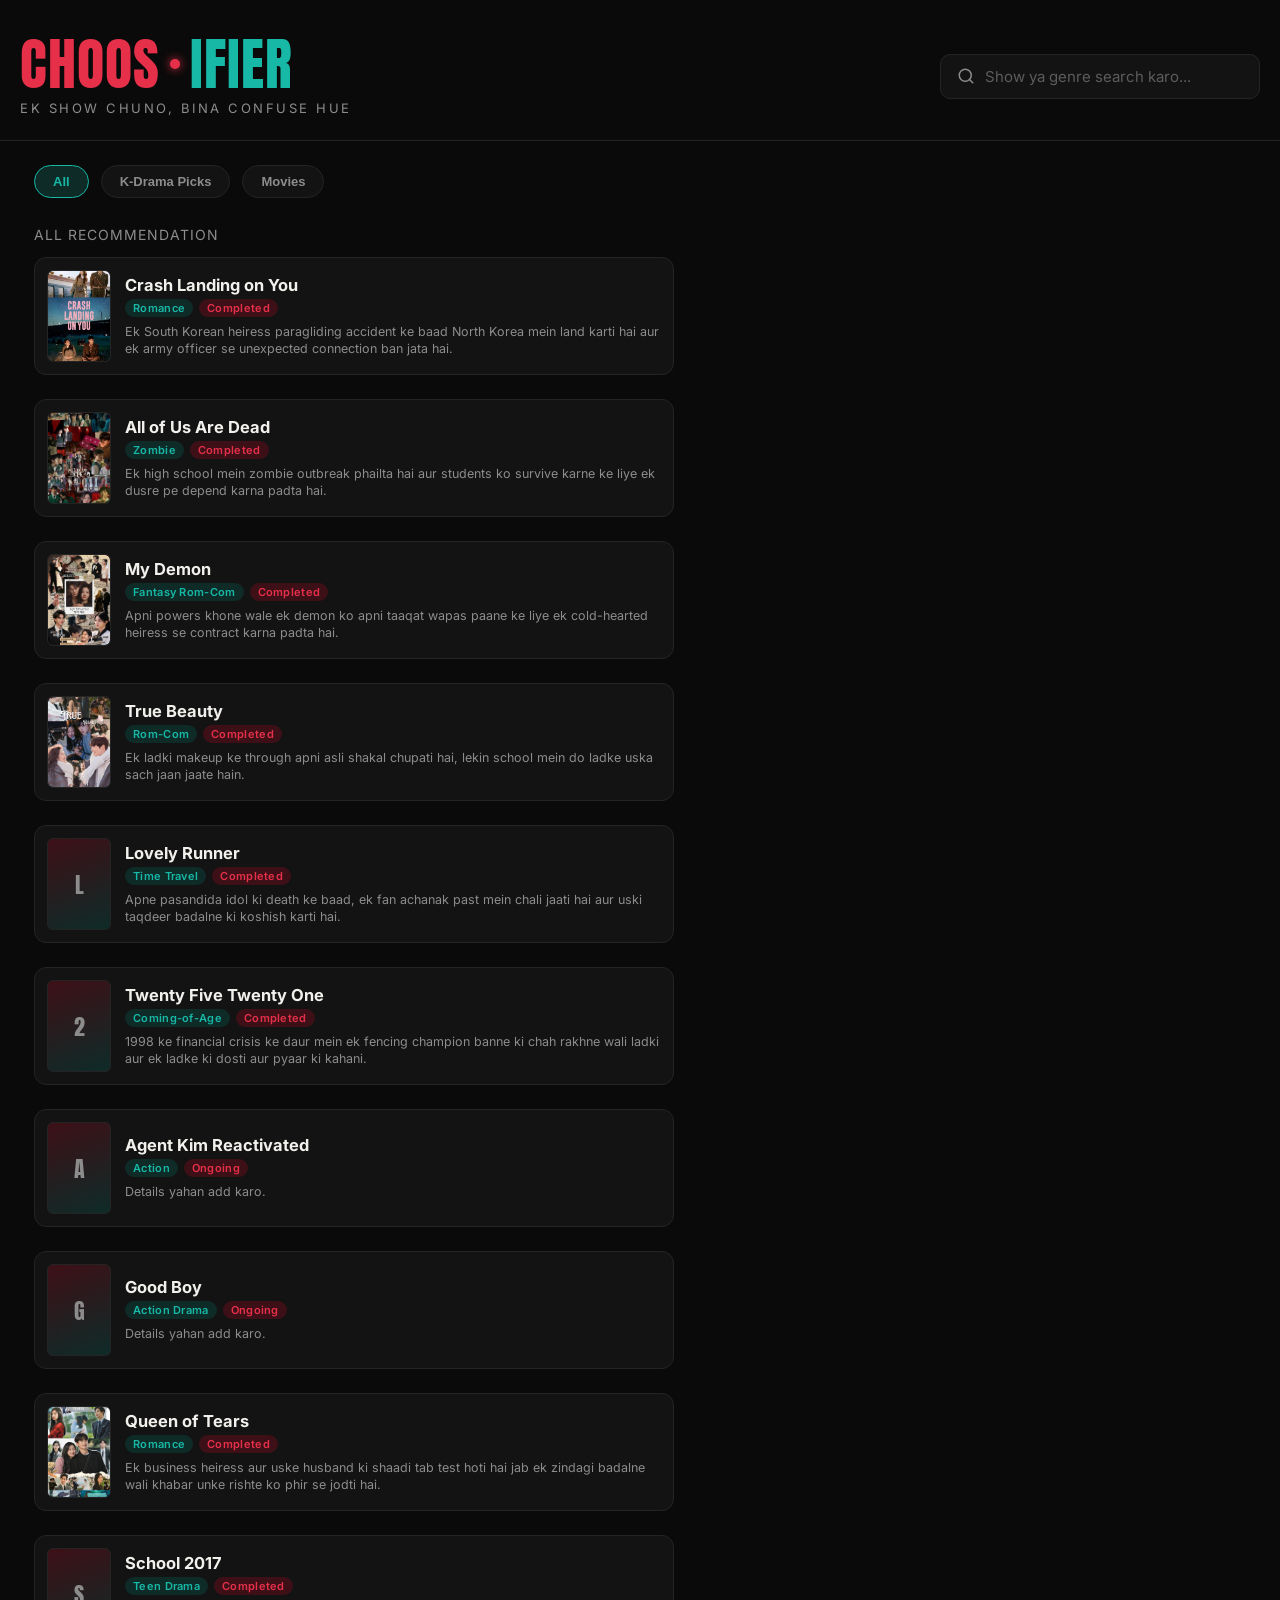
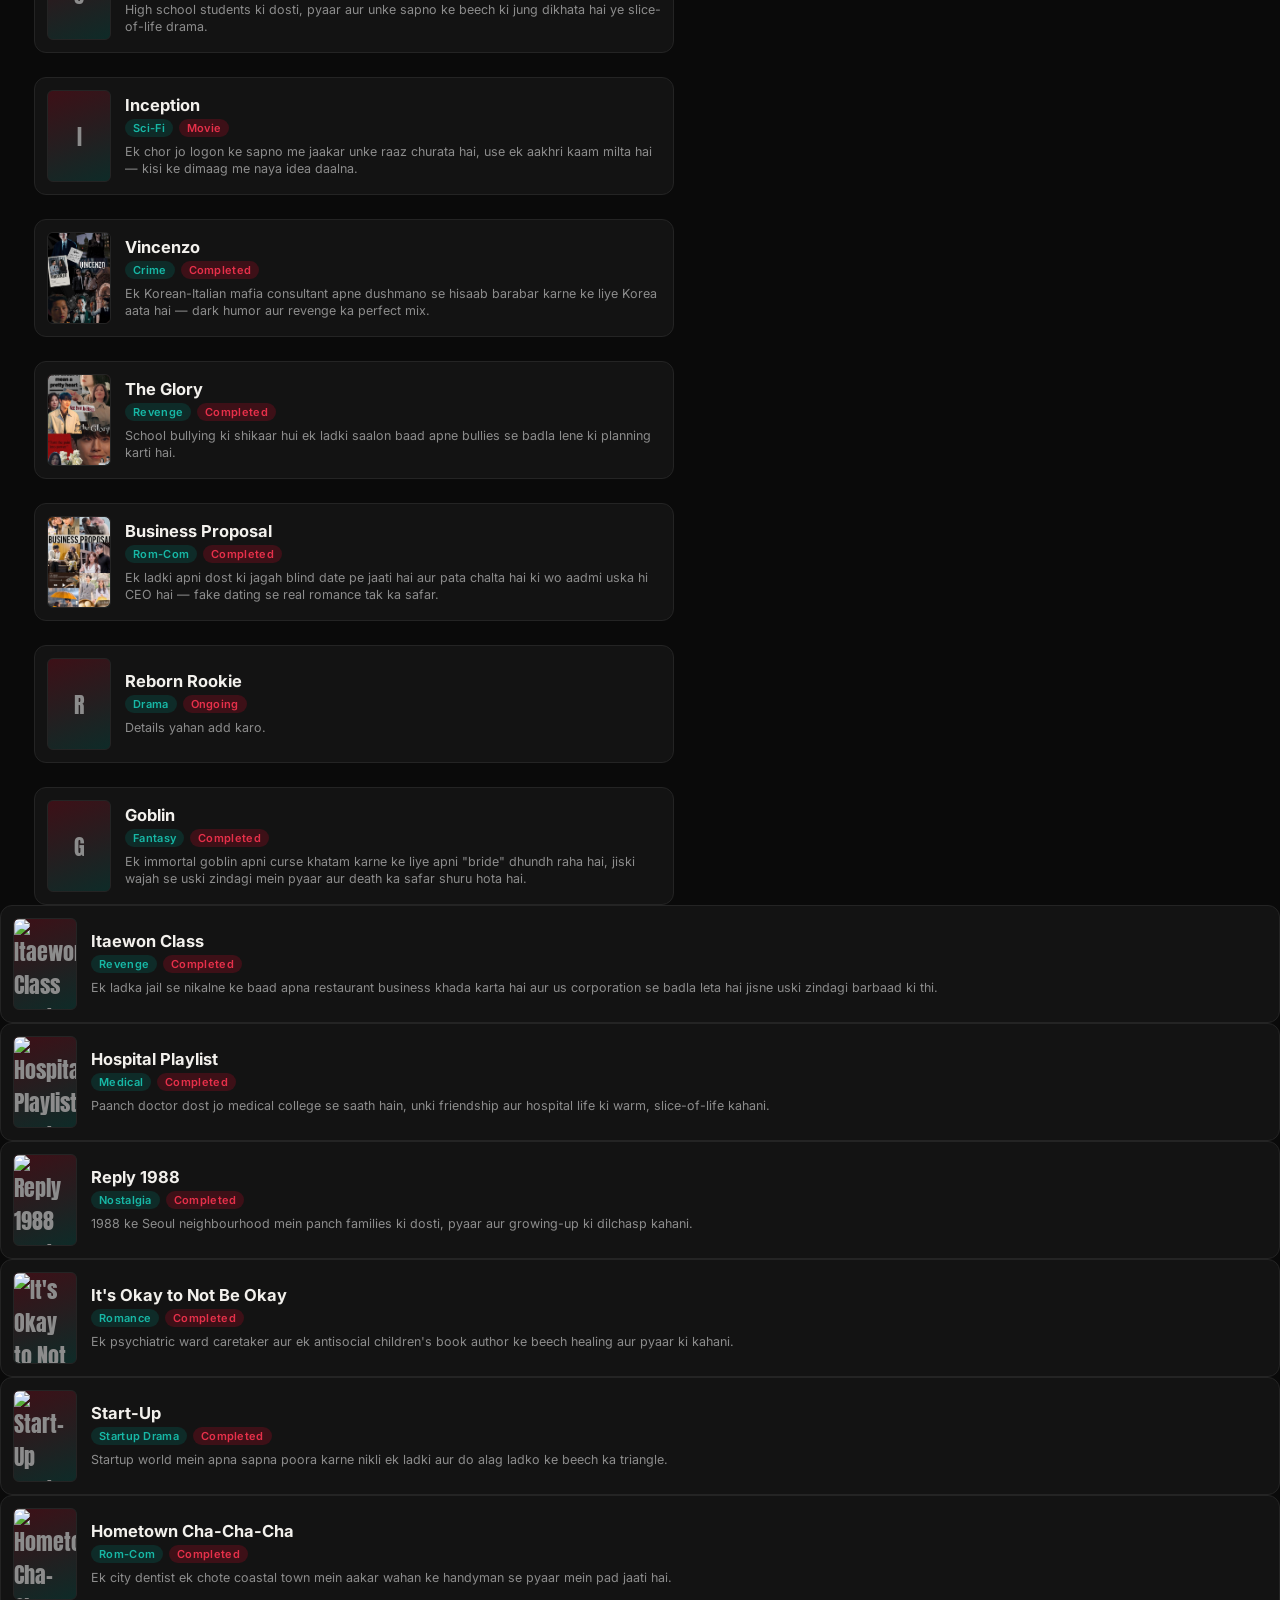
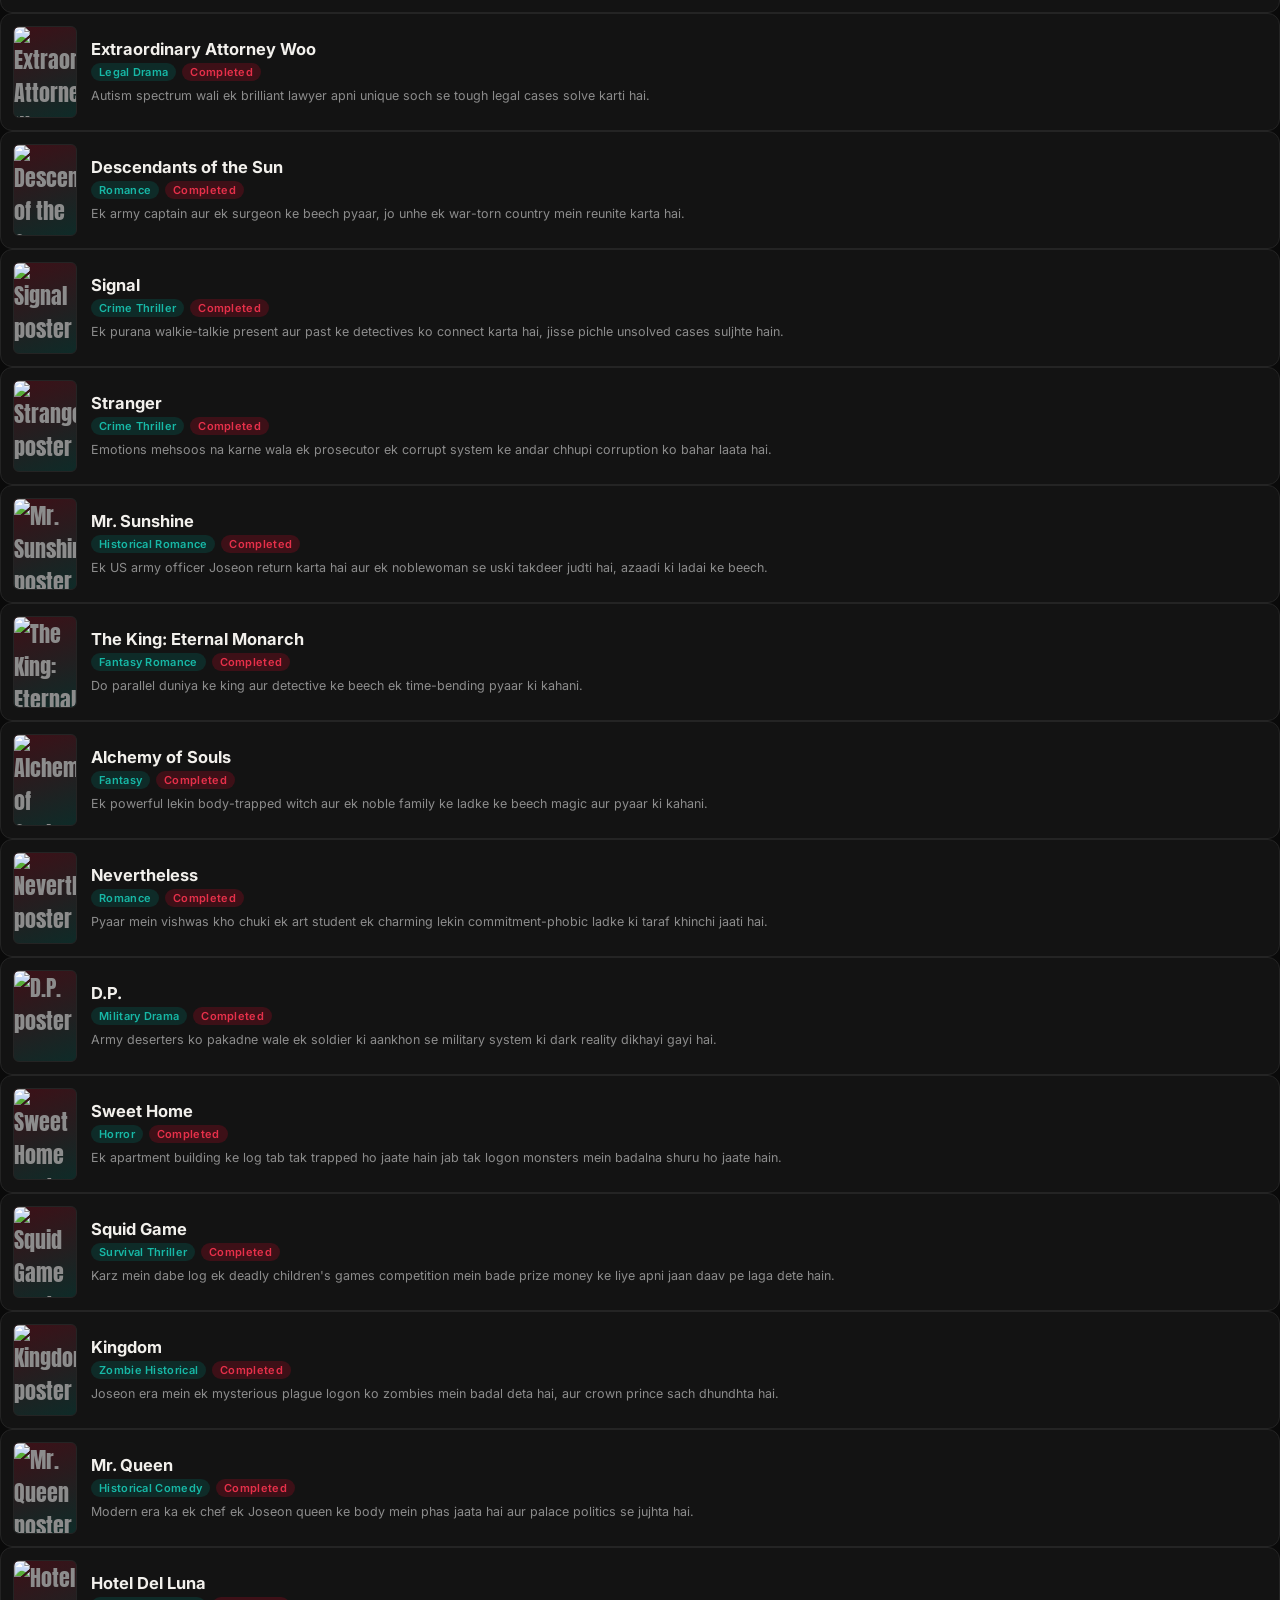
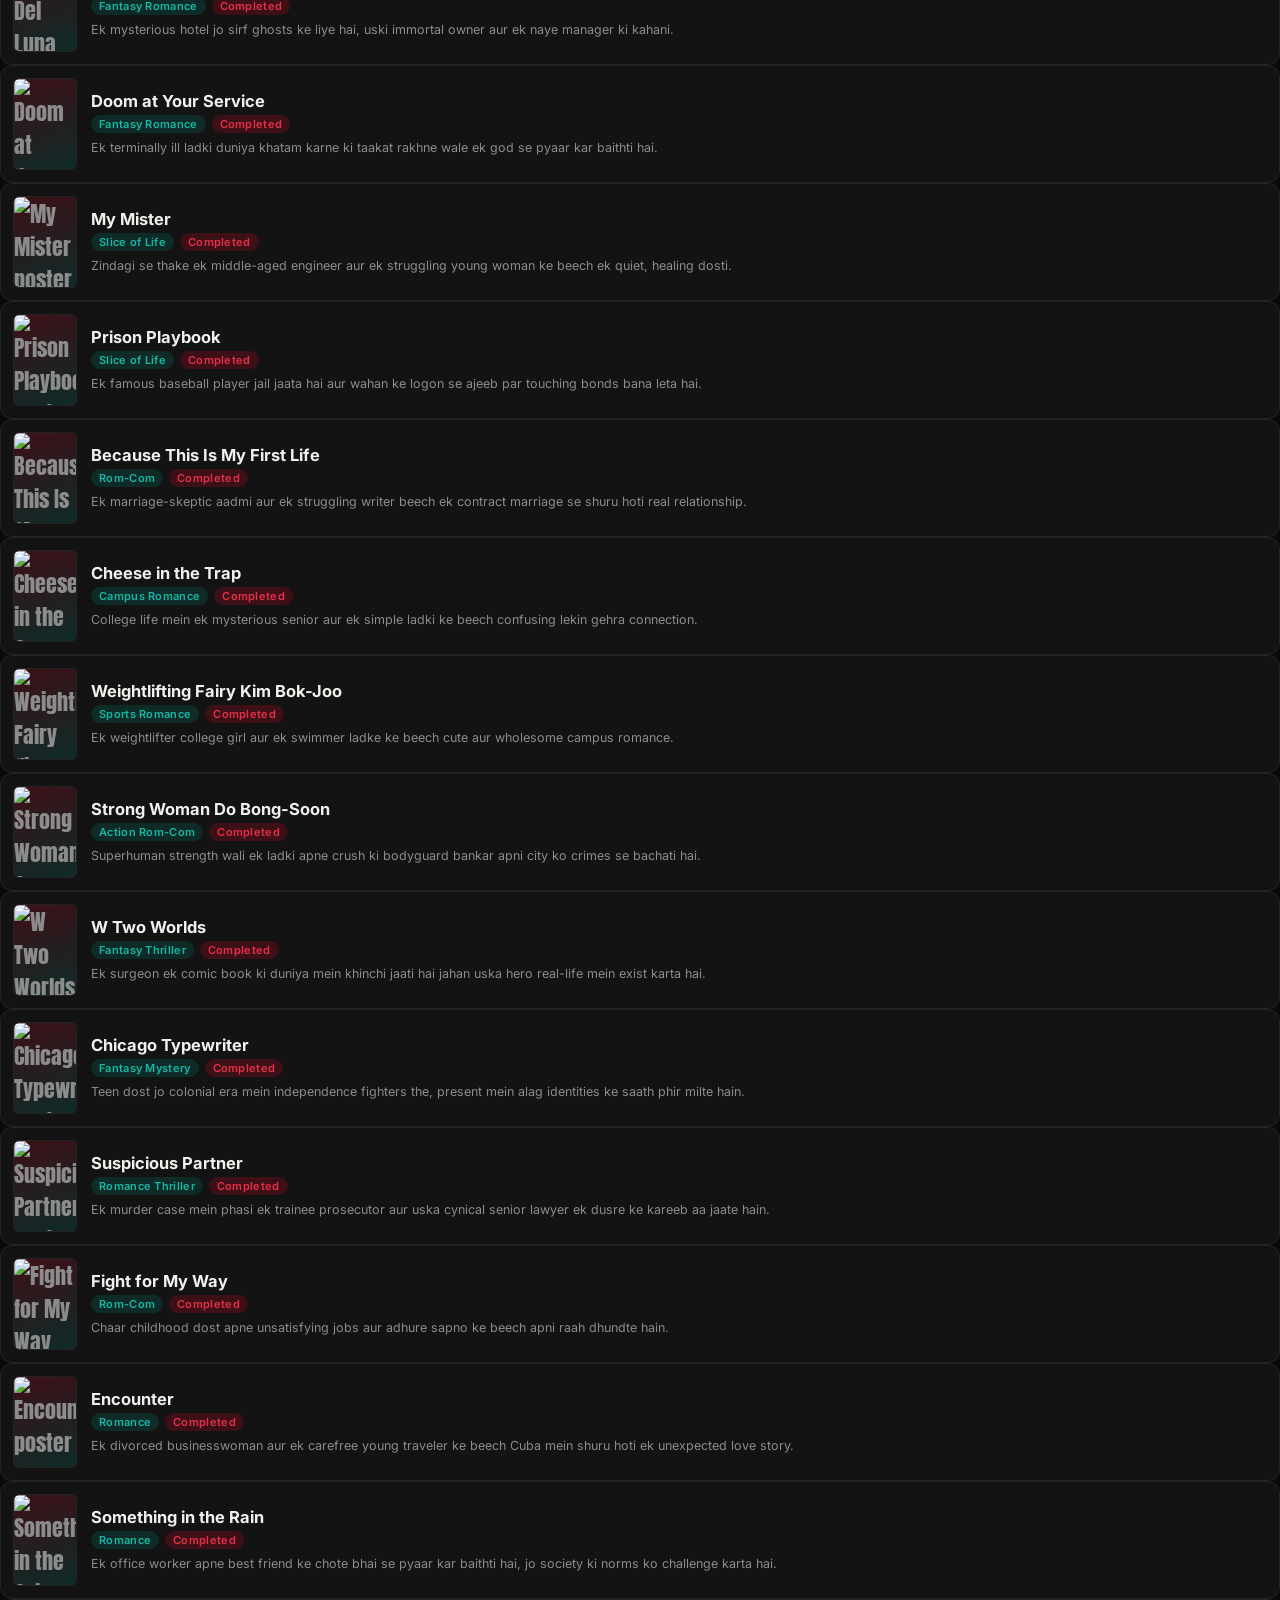
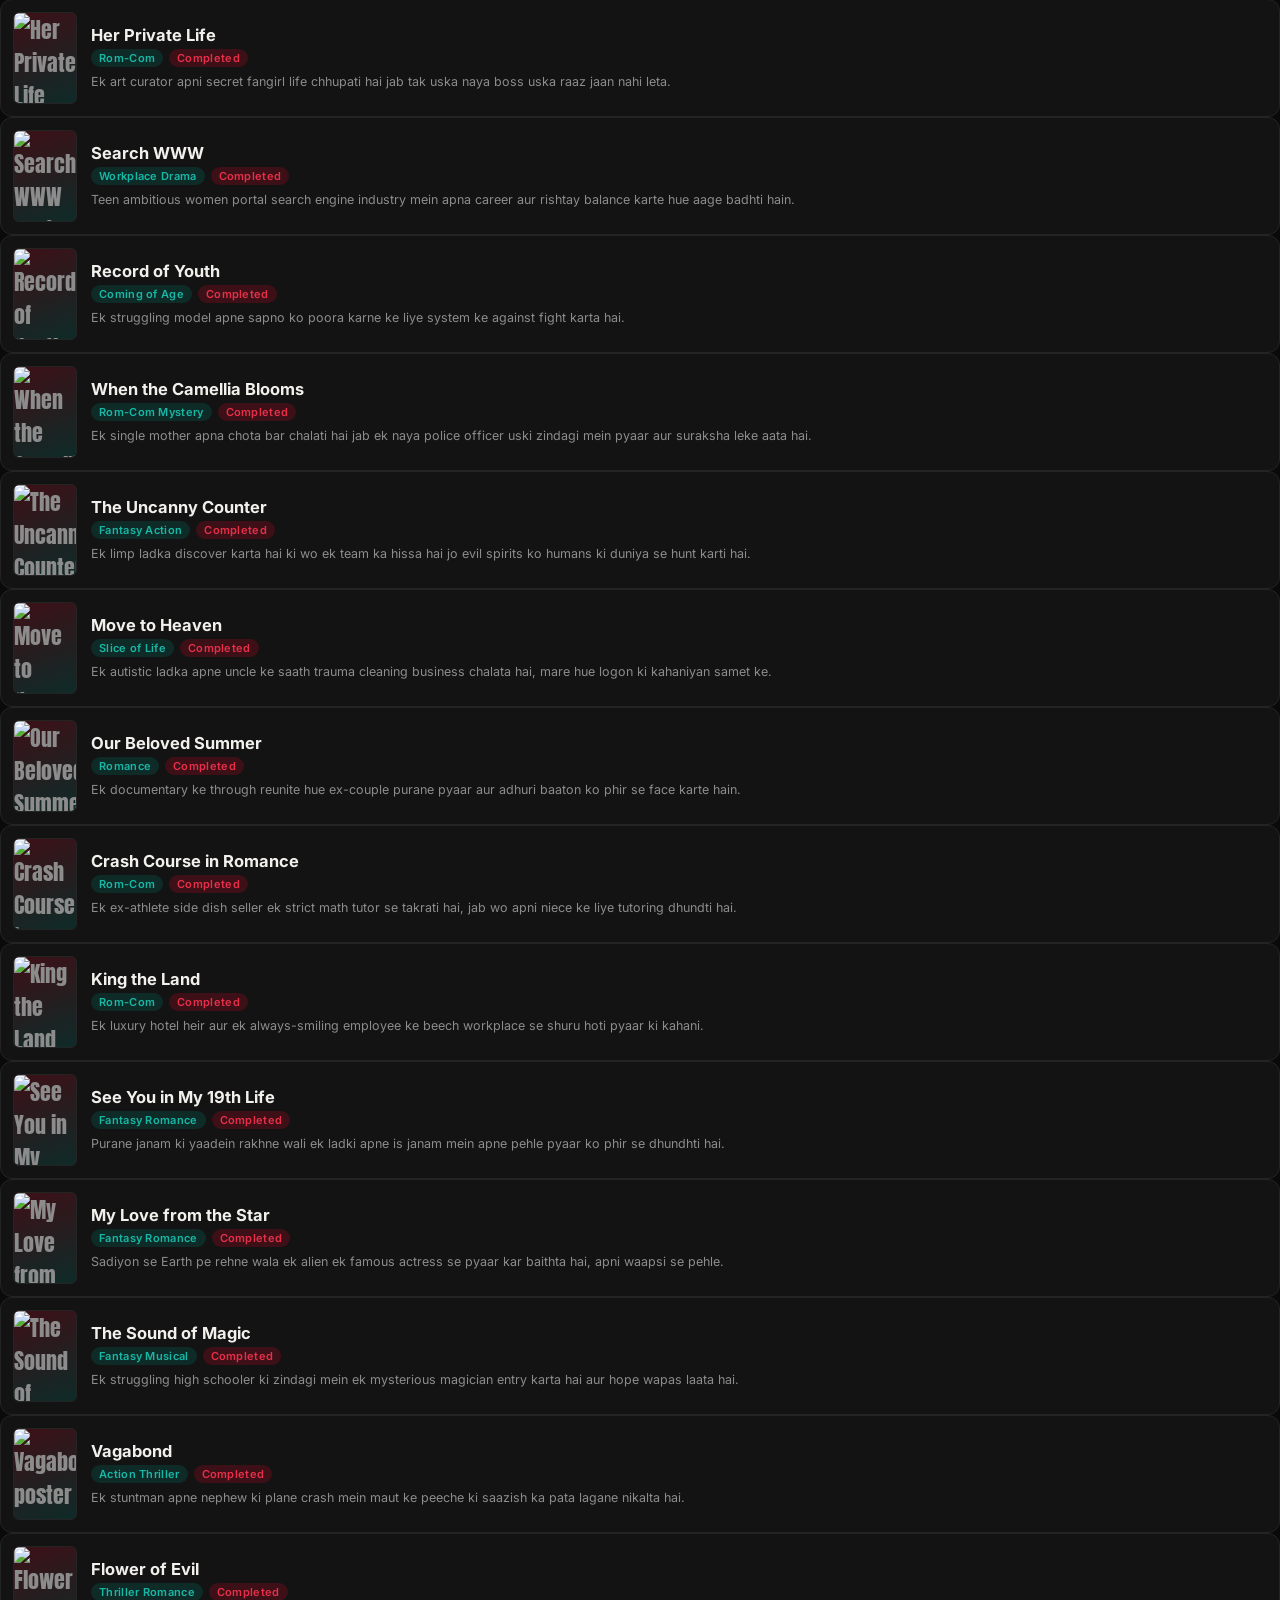
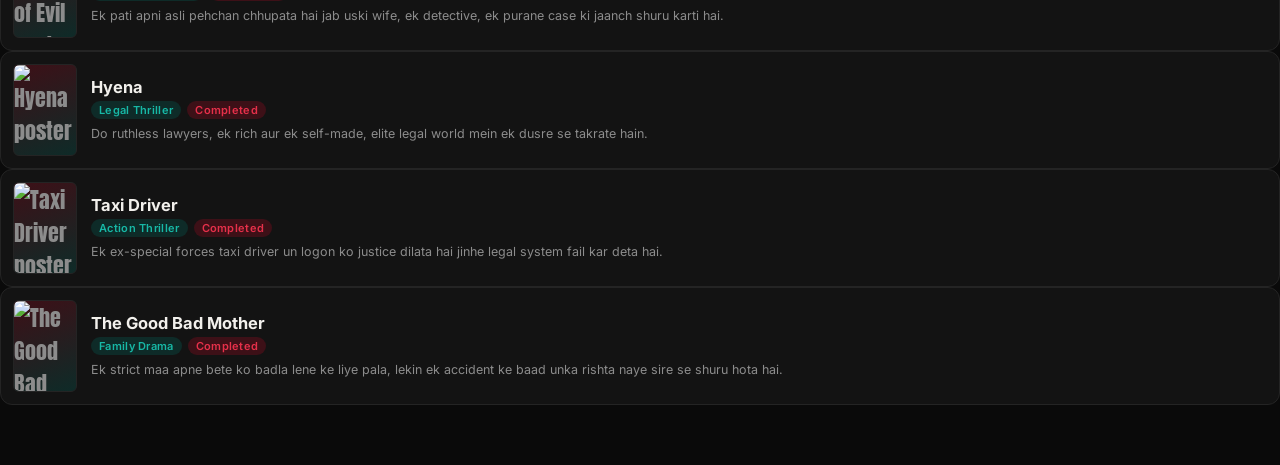
==== commit 6987308e: "Add 50 new K-drama cards" ====
--- a/index.html
+++ b/index.html
@@ -615,6 +615,708 @@
     <p id="detailDesc"></p>
   </div>
 
+  <a href="webseries/korean/itaewon class.html" class="drama-card">
+      <div class="poster-frame">
+  <img class="poster" src="webseries/korean/images/itaewon class.jpeg" alt="Itaewon Class poster">
+</div>
+      <div class="drama-info">
+        <div class="drama-title">Itaewon Class</div>
+        <div class="tags">
+          <span class="tag genre">Revenge</span>
+          <span class="tag status">Completed</span>
+        </div>
+        <div class="drama-desc">Ek ladka jail se nikalne ke baad apna restaurant business khada karta hai aur us corporation se badla leta hai jisne uski zindagi barbaad ki thi.</div>
+      </div>
+    </a>
+
+    <a href="webseries/korean/hospital playlist.html" class="drama-card">
+      <div class="poster-frame">
+  <img class="poster" src="webseries/korean/images/hospital playlist.jpeg" alt="Hospital Playlist poster">
+</div>
+      <div class="drama-info">
+        <div class="drama-title">Hospital Playlist</div>
+        <div class="tags">
+          <span class="tag genre">Medical</span>
+          <span class="tag status">Completed</span>
+        </div>
+        <div class="drama-desc">Paanch doctor dost jo medical college se saath hain, unki friendship aur hospital life ki warm, slice-of-life kahani.</div>
+      </div>
+    </a>
+
+    <a href="webseries/korean/reply 1988.html" class="drama-card">
+      <div class="poster-frame">
+  <img class="poster" src="webseries/korean/images/reply 1988.jpeg" alt="Reply 1988 poster">
+</div>
+      <div class="drama-info">
+        <div class="drama-title">Reply 1988</div>
+        <div class="tags">
+          <span class="tag genre">Nostalgia</span>
+          <span class="tag status">Completed</span>
+        </div>
+        <div class="drama-desc">1988 ke Seoul neighbourhood mein panch families ki dosti, pyaar aur growing-up ki dilchasp kahani.</div>
+      </div>
+    </a>
+
+    <a href="webseries/korean/its okay to not be okay.html" class="drama-card">
+      <div class="poster-frame">
+  <img class="poster" src="webseries/korean/images/its okay to not be okay.jpeg" alt="It's Okay to Not Be Okay poster">
+</div>
+      <div class="drama-info">
+        <div class="drama-title">It's Okay to Not Be Okay</div>
+        <div class="tags">
+          <span class="tag genre">Romance</span>
+          <span class="tag status">Completed</span>
+        </div>
+        <div class="drama-desc">Ek psychiatric ward caretaker aur ek antisocial children's book author ke beech healing aur pyaar ki kahani.</div>
+      </div>
+    </a>
+
+    <a href="webseries/korean/start-up.html" class="drama-card">
+      <div class="poster-frame">
+  <img class="poster" src="webseries/korean/images/start-up.jpeg" alt="Start-Up poster">
+</div>
+      <div class="drama-info">
+        <div class="drama-title">Start-Up</div>
+        <div class="tags">
+          <span class="tag genre">Startup Drama</span>
+          <span class="tag status">Completed</span>
+        </div>
+        <div class="drama-desc">Startup world mein apna sapna poora karne nikli ek ladki aur do alag ladko ke beech ka triangle.</div>
+      </div>
+    </a>
+
+    <a href="webseries/korean/hometown cha-cha-cha.html" class="drama-card">
+      <div class="poster-frame">
+  <img class="poster" src="webseries/korean/images/hometown cha-cha-cha.jpeg" alt="Hometown Cha-Cha-Cha poster">
+</div>
+      <div class="drama-info">
+        <div class="drama-title">Hometown Cha-Cha-Cha</div>
+        <div class="tags">
+          <span class="tag genre">Rom-Com</span>
+          <span class="tag status">Completed</span>
+        </div>
+        <div class="drama-desc">Ek city dentist ek chote coastal town mein aakar wahan ke handyman se pyaar mein pad jaati hai.</div>
+      </div>
+    </a>
+
+    <a href="webseries/korean/extraordinary attorney woo.html" class="drama-card">
+      <div class="poster-frame">
+  <img class="poster" src="webseries/korean/images/extraordinary attorney woo.jpeg" alt="Extraordinary Attorney Woo poster">
+</div>
+      <div class="drama-info">
+        <div class="drama-title">Extraordinary Attorney Woo</div>
+        <div class="tags">
+          <span class="tag genre">Legal Drama</span>
+          <span class="tag status">Completed</span>
+        </div>
+        <div class="drama-desc">Autism spectrum wali ek brilliant lawyer apni unique soch se tough legal cases solve karti hai.</div>
+      </div>
+    </a>
+
+    <a href="webseries/korean/descendants of the sun.html" class="drama-card">
+      <div class="poster-frame">
+  <img class="poster" src="webseries/korean/images/descendants of the sun.jpeg" alt="Descendants of the Sun poster">
+</div>
+      <div class="drama-info">
+        <div class="drama-title">Descendants of the Sun</div>
+        <div class="tags">
+          <span class="tag genre">Romance</span>
+          <span class="tag status">Completed</span>
+        </div>
+        <div class="drama-desc">Ek army captain aur ek surgeon ke beech pyaar, jo unhe ek war-torn country mein reunite karta hai.</div>
+      </div>
+    </a>
+
+    <a href="webseries/korean/signal.html" class="drama-card">
+      <div class="poster-frame">
+  <img class="poster" src="webseries/korean/images/signal.jpeg" alt="Signal poster">
+</div>
+      <div class="drama-info">
+        <div class="drama-title">Signal</div>
+        <div class="tags">
+          <span class="tag genre">Crime Thriller</span>
+          <span class="tag status">Completed</span>
+        </div>
+        <div class="drama-desc">Ek purana walkie-talkie present aur past ke detectives ko connect karta hai, jisse pichle unsolved cases suljhte hain.</div>
+      </div>
+    </a>
+
+    <a href="webseries/korean/stranger.html" class="drama-card">
+      <div class="poster-frame">
+  <img class="poster" src="webseries/korean/images/stranger.jpeg" alt="Stranger poster">
+</div>
+      <div class="drama-info">
+        <div class="drama-title">Stranger</div>
+        <div class="tags">
+          <span class="tag genre">Crime Thriller</span>
+          <span class="tag status">Completed</span>
+        </div>
+        <div class="drama-desc">Emotions mehsoos na karne wala ek prosecutor ek corrupt system ke andar chhupi corruption ko bahar laata hai.</div>
+      </div>
+    </a>
+
+    <a href="webseries/korean/mr sunshine.html" class="drama-card">
+      <div class="poster-frame">
+  <img class="poster" src="webseries/korean/images/mr sunshine.jpeg" alt="Mr. Sunshine poster">
+</div>
+      <div class="drama-info">
+        <div class="drama-title">Mr. Sunshine</div>
+        <div class="tags">
+          <span class="tag genre">Historical Romance</span>
+          <span class="tag status">Completed</span>
+        </div>
+        <div class="drama-desc">Ek US army officer Joseon return karta hai aur ek noblewoman se uski takdeer judti hai, azaadi ki ladai ke beech.</div>
+      </div>
+    </a>
+
+    <a href="webseries/korean/the king eternal monarch.html" class="drama-card">
+      <div class="poster-frame">
+  <img class="poster" src="webseries/korean/images/the king eternal monarch.jpeg" alt="The King: Eternal Monarch poster">
+</div>
+      <div class="drama-info">
+        <div class="drama-title">The King: Eternal Monarch</div>
+        <div class="tags">
+          <span class="tag genre">Fantasy Romance</span>
+          <span class="tag status">Completed</span>
+        </div>
+        <div class="drama-desc">Do parallel duniya ke king aur detective ke beech ek time-bending pyaar ki kahani.</div>
+      </div>
+    </a>
+
+    <a href="webseries/korean/alchemy of souls.html" class="drama-card">
+      <div class="poster-frame">
+  <img class="poster" src="webseries/korean/images/alchemy of souls.jpeg" alt="Alchemy of Souls poster">
+</div>
+      <div class="drama-info">
+        <div class="drama-title">Alchemy of Souls</div>
+        <div class="tags">
+          <span class="tag genre">Fantasy</span>
+          <span class="tag status">Completed</span>
+        </div>
+        <div class="drama-desc">Ek powerful lekin body-trapped witch aur ek noble family ke ladke ke beech magic aur pyaar ki kahani.</div>
+      </div>
+    </a>
+
+    <a href="webseries/korean/nevertheless.html" class="drama-card">
+      <div class="poster-frame">
+  <img class="poster" src="webseries/korean/images/nevertheless.jpeg" alt="Nevertheless poster">
+</div>
+      <div class="drama-info">
+        <div class="drama-title">Nevertheless</div>
+        <div class="tags">
+          <span class="tag genre">Romance</span>
+          <span class="tag status">Completed</span>
+        </div>
+        <div class="drama-desc">Pyaar mein vishwas kho chuki ek art student ek charming lekin commitment-phobic ladke ki taraf khinchi jaati hai.</div>
+      </div>
+    </a>
+
+    <a href="webseries/korean/dp.html" class="drama-card">
+      <div class="poster-frame">
+  <img class="poster" src="webseries/korean/images/dp.jpeg" alt="D.P. poster">
+</div>
+      <div class="drama-info">
+        <div class="drama-title">D.P.</div>
+        <div class="tags">
+          <span class="tag genre">Military Drama</span>
+          <span class="tag status">Completed</span>
+        </div>
+        <div class="drama-desc">Army deserters ko pakadne wale ek soldier ki aankhon se military system ki dark reality dikhayi gayi hai.</div>
+      </div>
+    </a>
+
+    <a href="webseries/korean/sweet home.html" class="drama-card">
+      <div class="poster-frame">
+  <img class="poster" src="webseries/korean/images/sweet home.jpeg" alt="Sweet Home poster">
+</div>
+      <div class="drama-info">
+        <div class="drama-title">Sweet Home</div>
+        <div class="tags">
+          <span class="tag genre">Horror</span>
+          <span class="tag status">Completed</span>
+        </div>
+        <div class="drama-desc">Ek apartment building ke log tab tak trapped ho jaate hain jab tak logon monsters mein badalna shuru ho jaate hain.</div>
+      </div>
+    </a>
+
+    <a href="webseries/korean/squid game.html" class="drama-card">
+      <div class="poster-frame">
+  <img class="poster" src="webseries/korean/images/squid game.jpeg" alt="Squid Game poster">
+</div>
+      <div class="drama-info">
+        <div class="drama-title">Squid Game</div>
+        <div class="tags">
+          <span class="tag genre">Survival Thriller</span>
+          <span class="tag status">Completed</span>
+        </div>
+        <div class="drama-desc">Karz mein dabe log ek deadly children's games competition mein bade prize money ke liye apni jaan daav pe laga dete hain.</div>
+      </div>
+    </a>
+
+    <a href="webseries/korean/kingdom.html" class="drama-card">
+      <div class="poster-frame">
+  <img class="poster" src="webseries/korean/images/kingdom.jpeg" alt="Kingdom poster">
+</div>
+      <div class="drama-info">
+        <div class="drama-title">Kingdom</div>
+        <div class="tags">
+          <span class="tag genre">Zombie Historical</span>
+          <span class="tag status">Completed</span>
+        </div>
+        <div class="drama-desc">Joseon era mein ek mysterious plague logon ko zombies mein badal deta hai, aur crown prince sach dhundhta hai.</div>
+      </div>
+    </a>
+
+    <a href="webseries/korean/mr queen.html" class="drama-card">
+      <div class="poster-frame">
+  <img class="poster" src="webseries/korean/images/mr queen.jpeg" alt="Mr. Queen poster">
+</div>
+      <div class="drama-info">
+        <div class="drama-title">Mr. Queen</div>
+        <div class="tags">
+          <span class="tag genre">Historical Comedy</span>
+          <span class="tag status">Completed</span>
+        </div>
+        <div class="drama-desc">Modern era ka ek chef ek Joseon queen ke body mein phas jaata hai aur palace politics se jujhta hai.</div>
+      </div>
+    </a>
+
+    <a href="webseries/korean/hotel del luna.html" class="drama-card">
+      <div class="poster-frame">
+  <img class="poster" src="webseries/korean/images/hotel del luna.jpeg" alt="Hotel Del Luna poster">
+</div>
+      <div class="drama-info">
+        <div class="drama-title">Hotel Del Luna</div>
+        <div class="tags">
+          <span class="tag genre">Fantasy Romance</span>
+          <span class="tag status">Completed</span>
+        </div>
+        <div class="drama-desc">Ek mysterious hotel jo sirf ghosts ke liye hai, uski immortal owner aur ek naye manager ki kahani.</div>
+      </div>
+    </a>
+
+    <a href="webseries/korean/doom at your service.html" class="drama-card">
+      <div class="poster-frame">
+  <img class="poster" src="webseries/korean/images/doom at your service.jpeg" alt="Doom at Your Service poster">
+</div>
+      <div class="drama-info">
+        <div class="drama-title">Doom at Your Service</div>
+        <div class="tags">
+          <span class="tag genre">Fantasy Romance</span>
+          <span class="tag status">Completed</span>
+        </div>
+        <div class="drama-desc">Ek terminally ill ladki duniya khatam karne ki taakat rakhne wale ek god se pyaar kar baithti hai.</div>
+      </div>
+    </a>
+
+    <a href="webseries/korean/my mister.html" class="drama-card">
+      <div class="poster-frame">
+  <img class="poster" src="webseries/korean/images/my mister.jpeg" alt="My Mister poster">
+</div>
+      <div class="drama-info">
+        <div class="drama-title">My Mister</div>
+        <div class="tags">
+          <span class="tag genre">Slice of Life</span>
+          <span class="tag status">Completed</span>
+        </div>
+        <div class="drama-desc">Zindagi se thake ek middle-aged engineer aur ek struggling young woman ke beech ek quiet, healing dosti.</div>
+      </div>
+    </a>
+
+    <a href="webseries/korean/prison playbook.html" class="drama-card">
+      <div class="poster-frame">
+  <img class="poster" src="webseries/korean/images/prison playbook.jpeg" alt="Prison Playbook poster">
+</div>
+      <div class="drama-info">
+        <div class="drama-title">Prison Playbook</div>
+        <div class="tags">
+          <span class="tag genre">Slice of Life</span>
+          <span class="tag status">Completed</span>
+        </div>
+        <div class="drama-desc">Ek famous baseball player jail jaata hai aur wahan ke logon se ajeeb par touching bonds bana leta hai.</div>
+      </div>
+    </a>
+
+    <a href="webseries/korean/because this is my first life.html" class="drama-card">
+      <div class="poster-frame">
+  <img class="poster" src="webseries/korean/images/because this is my first life.jpeg" alt="Because This Is My First Life poster">
+</div>
+      <div class="drama-info">
+        <div class="drama-title">Because This Is My First Life</div>
+        <div class="tags">
+          <span class="tag genre">Rom-Com</span>
+          <span class="tag status">Completed</span>
+        </div>
+        <div class="drama-desc">Ek marriage-skeptic aadmi aur ek struggling writer beech ek contract marriage se shuru hoti real relationship.</div>
+      </div>
+    </a>
+
+    <a href="webseries/korean/cheese in the trap.html" class="drama-card">
+      <div class="poster-frame">
+  <img class="poster" src="webseries/korean/images/cheese in the trap.jpeg" alt="Cheese in the Trap poster">
+</div>
+      <div class="drama-info">
+        <div class="drama-title">Cheese in the Trap</div>
+        <div class="tags">
+          <span class="tag genre">Campus Romance</span>
+          <span class="tag status">Completed</span>
+        </div>
+        <div class="drama-desc">College life mein ek mysterious senior aur ek simple ladki ke beech confusing lekin gehra connection.</div>
+      </div>
+    </a>
+
+    <a href="webseries/korean/weightlifting fairy kim bok-joo.html" class="drama-card">
+      <div class="poster-frame">
+  <img class="poster" src="webseries/korean/images/weightlifting fairy kim bok-joo.jpeg" alt="Weightlifting Fairy Kim Bok-Joo poster">
+</div>
+      <div class="drama-info">
+        <div class="drama-title">Weightlifting Fairy Kim Bok-Joo</div>
+        <div class="tags">
+          <span class="tag genre">Sports Romance</span>
+          <span class="tag status">Completed</span>
+        </div>
+        <div class="drama-desc">Ek weightlifter college girl aur ek swimmer ladke ke beech cute aur wholesome campus romance.</div>
+      </div>
+    </a>
+
+    <a href="webseries/korean/strong woman do bong-soon.html" class="drama-card">
+      <div class="poster-frame">
+  <img class="poster" src="webseries/korean/images/strong woman do bong-soon.jpeg" alt="Strong Woman Do Bong-Soon poster">
+</div>
+      <div class="drama-info">
+        <div class="drama-title">Strong Woman Do Bong-Soon</div>
+        <div class="tags">
+          <span class="tag genre">Action Rom-Com</span>
+          <span class="tag status">Completed</span>
+        </div>
+        <div class="drama-desc">Superhuman strength wali ek ladki apne crush ki bodyguard bankar apni city ko crimes se bachati hai.</div>
+      </div>
+    </a>
+
+    <a href="webseries/korean/w two worlds.html" class="drama-card">
+      <div class="poster-frame">
+  <img class="poster" src="webseries/korean/images/w two worlds.jpeg" alt="W Two Worlds poster">
+</div>
+      <div class="drama-info">
+        <div class="drama-title">W Two Worlds</div>
+        <div class="tags">
+          <span class="tag genre">Fantasy Thriller</span>
+          <span class="tag status">Completed</span>
+        </div>
+        <div class="drama-desc">Ek surgeon ek comic book ki duniya mein khinchi jaati hai jahan uska hero real-life mein exist karta hai.</div>
+      </div>
+    </a>
+
+    <a href="webseries/korean/chicago typewriter.html" class="drama-card">
+      <div class="poster-frame">
+  <img class="poster" src="webseries/korean/images/chicago typewriter.jpeg" alt="Chicago Typewriter poster">
+</div>
+      <div class="drama-info">
+        <div class="drama-title">Chicago Typewriter</div>
+        <div class="tags">
+          <span class="tag genre">Fantasy Mystery</span>
+          <span class="tag status">Completed</span>
+        </div>
+        <div class="drama-desc">Teen dost jo colonial era mein independence fighters the, present mein alag identities ke saath phir milte hain.</div>
+      </div>
+    </a>
+
+    <a href="webseries/korean/suspicious partner.html" class="drama-card">
+      <div class="poster-frame">
+  <img class="poster" src="webseries/korean/images/suspicious partner.jpeg" alt="Suspicious Partner poster">
+</div>
+      <div class="drama-info">
+        <div class="drama-title">Suspicious Partner</div>
+        <div class="tags">
+          <span class="tag genre">Romance Thriller</span>
+          <span class="tag status">Completed</span>
+        </div>
+        <div class="drama-desc">Ek murder case mein phasi ek trainee prosecutor aur uska cynical senior lawyer ek dusre ke kareeb aa jaate hain.</div>
+      </div>
+    </a>
+
+    <a href="webseries/korean/fight for my way.html" class="drama-card">
+      <div class="poster-frame">
+  <img class="poster" src="webseries/korean/images/fight for my way.jpeg" alt="Fight for My Way poster">
+</div>
+      <div class="drama-info">
+        <div class="drama-title">Fight for My Way</div>
+        <div class="tags">
+          <span class="tag genre">Rom-Com</span>
+          <span class="tag status">Completed</span>
+        </div>
+        <div class="drama-desc">Chaar childhood dost apne unsatisfying jobs aur adhure sapno ke beech apni raah dhundte hain.</div>
+      </div>
+    </a>
+
+    <a href="webseries/korean/encounter.html" class="drama-card">
+      <div class="poster-frame">
+  <img class="poster" src="webseries/korean/images/encounter.jpeg" alt="Encounter poster">
+</div>
+      <div class="drama-info">
+        <div class="drama-title">Encounter</div>
+        <div class="tags">
+          <span class="tag genre">Romance</span>
+          <span class="tag status">Completed</span>
+        </div>
+        <div class="drama-desc">Ek divorced businesswoman aur ek carefree young traveler ke beech Cuba mein shuru hoti ek unexpected love story.</div>
+      </div>
+    </a>
+
+    <a href="webseries/korean/something in the rain.html" class="drama-card">
+      <div class="poster-frame">
+  <img class="poster" src="webseries/korean/images/something in the rain.jpeg" alt="Something in the Rain poster">
+</div>
+      <div class="drama-info">
+        <div class="drama-title">Something in the Rain</div>
+        <div class="tags">
+          <span class="tag genre">Romance</span>
+          <span class="tag status">Completed</span>
+        </div>
+        <div class="drama-desc">Ek office worker apne best friend ke chote bhai se pyaar kar baithti hai, jo society ki norms ko challenge karta hai.</div>
+      </div>
+    </a>
+
+    <a href="webseries/korean/her private life.html" class="drama-card">
+      <div class="poster-frame">
+  <img class="poster" src="webseries/korean/images/her private life.jpeg" alt="Her Private Life poster">
+</div>
+      <div class="drama-info">
+        <div class="drama-title">Her Private Life</div>
+        <div class="tags">
+          <span class="tag genre">Rom-Com</span>
+          <span class="tag status">Completed</span>
+        </div>
+        <div class="drama-desc">Ek art curator apni secret fangirl life chhupati hai jab tak uska naya boss uska raaz jaan nahi leta.</div>
+      </div>
+    </a>
+
+    <a href="webseries/korean/search www.html" class="drama-card">
+      <div class="poster-frame">
+  <img class="poster" src="webseries/korean/images/search www.jpeg" alt="Search WWW poster">
+</div>
+      <div class="drama-info">
+        <div class="drama-title">Search WWW</div>
+        <div class="tags">
+          <span class="tag genre">Workplace Drama</span>
+          <span class="tag status">Completed</span>
+        </div>
+        <div class="drama-desc">Teen ambitious women portal search engine industry mein apna career aur rishtay balance karte hue aage badhti hain.</div>
+      </div>
+    </a>
+
+    <a href="webseries/korean/record of youth.html" class="drama-card">
+      <div class="poster-frame">
+  <img class="poster" src="webseries/korean/images/record of youth.jpeg" alt="Record of Youth poster">
+</div>
+      <div class="drama-info">
+        <div class="drama-title">Record of Youth</div>
+        <div class="tags">
+          <span class="tag genre">Coming of Age</span>
+          <span class="tag status">Completed</span>
+        </div>
+        <div class="drama-desc">Ek struggling model apne sapno ko poora karne ke liye system ke against fight karta hai.</div>
+      </div>
+    </a>
+
+    <a href="webseries/korean/when the camellia blooms.html" class="drama-card">
+      <div class="poster-frame">
+  <img class="poster" src="webseries/korean/images/when the camellia blooms.jpeg" alt="When the Camellia Blooms poster">
+</div>
+      <div class="drama-info">
+        <div class="drama-title">When the Camellia Blooms</div>
+        <div class="tags">
+          <span class="tag genre">Rom-Com Mystery</span>
+          <span class="tag status">Completed</span>
+        </div>
+        <div class="drama-desc">Ek single mother apna chota bar chalati hai jab ek naya police officer uski zindagi mein pyaar aur suraksha leke aata hai.</div>
+      </div>
+    </a>
+
+    <a href="webseries/korean/the uncanny counter.html" class="drama-card">
+      <div class="poster-frame">
+  <img class="poster" src="webseries/korean/images/the uncanny counter.jpeg" alt="The Uncanny Counter poster">
+</div>
+      <div class="drama-info">
+        <div class="drama-title">The Uncanny Counter</div>
+        <div class="tags">
+          <span class="tag genre">Fantasy Action</span>
+          <span class="tag status">Completed</span>
+        </div>
+        <div class="drama-desc">Ek limp ladka discover karta hai ki wo ek team ka hissa hai jo evil spirits ko humans ki duniya se hunt karti hai.</div>
+      </div>
+    </a>
+
+    <a href="webseries/korean/move to heaven.html" class="drama-card">
+      <div class="poster-frame">
+  <img class="poster" src="webseries/korean/images/move to heaven.jpeg" alt="Move to Heaven poster">
+</div>
+      <div class="drama-info">
+        <div class="drama-title">Move to Heaven</div>
+        <div class="tags">
+          <span class="tag genre">Slice of Life</span>
+          <span class="tag status">Completed</span>
+        </div>
+        <div class="drama-desc">Ek autistic ladka apne uncle ke saath trauma cleaning business chalata hai, mare hue logon ki kahaniyan samet ke.</div>
+      </div>
+    </a>
+
+    <a href="webseries/korean/our beloved summer.html" class="drama-card">
+      <div class="poster-frame">
+  <img class="poster" src="webseries/korean/images/our beloved summer.jpeg" alt="Our Beloved Summer poster">
+</div>
+      <div class="drama-info">
+        <div class="drama-title">Our Beloved Summer</div>
+        <div class="tags">
+          <span class="tag genre">Romance</span>
+          <span class="tag status">Completed</span>
+        </div>
+        <div class="drama-desc">Ek documentary ke through reunite hue ex-couple purane pyaar aur adhuri baaton ko phir se face karte hain.</div>
+      </div>
+    </a>
+
+    <a href="webseries/korean/crash course in romance.html" class="drama-card">
+      <div class="poster-frame">
+  <img class="poster" src="webseries/korean/images/crash course in romance.jpeg" alt="Crash Course in Romance poster">
+</div>
+      <div class="drama-info">
+        <div class="drama-title">Crash Course in Romance</div>
+        <div class="tags">
+          <span class="tag genre">Rom-Com</span>
+          <span class="tag status">Completed</span>
+        </div>
+        <div class="drama-desc">Ek ex-athlete side dish seller ek strict math tutor se takrati hai, jab wo apni niece ke liye tutoring dhundti hai.</div>
+      </div>
+    </a>
+
+    <a href="webseries/korean/king the land.html" class="drama-card">
+      <div class="poster-frame">
+  <img class="poster" src="webseries/korean/images/king the land.jpeg" alt="King the Land poster">
+</div>
+      <div class="drama-info">
+        <div class="drama-title">King the Land</div>
+        <div class="tags">
+          <span class="tag genre">Rom-Com</span>
+          <span class="tag status">Completed</span>
+        </div>
+        <div class="drama-desc">Ek luxury hotel heir aur ek always-smiling employee ke beech workplace se shuru hoti pyaar ki kahani.</div>
+      </div>
+    </a>
+
+    <a href="webseries/korean/see you in my 19th life.html" class="drama-card">
+      <div class="poster-frame">
+  <img class="poster" src="webseries/korean/images/see you in my 19th life.jpeg" alt="See You in My 19th Life poster">
+</div>
+      <div class="drama-info">
+        <div class="drama-title">See You in My 19th Life</div>
+        <div class="tags">
+          <span class="tag genre">Fantasy Romance</span>
+          <span class="tag status">Completed</span>
+        </div>
+        <div class="drama-desc">Purane janam ki yaadein rakhne wali ek ladki apne is janam mein apne pehle pyaar ko phir se dhundhti hai.</div>
+      </div>
+    </a>
+
+    <a href="webseries/korean/my love from the star.html" class="drama-card">
+      <div class="poster-frame">
+  <img class="poster" src="webseries/korean/images/my love from the star.jpeg" alt="My Love from the Star poster">
+</div>
+      <div class="drama-info">
+        <div class="drama-title">My Love from the Star</div>
+        <div class="tags">
+          <span class="tag genre">Fantasy Romance</span>
+          <span class="tag status">Completed</span>
+        </div>
+        <div class="drama-desc">Sadiyon se Earth pe rehne wala ek alien ek famous actress se pyaar kar baithta hai, apni waapsi se pehle.</div>
+      </div>
+    </a>
+
+    <a href="webseries/korean/the sound of magic.html" class="drama-card">
+      <div class="poster-frame">
+  <img class="poster" src="webseries/korean/images/the sound of magic.jpeg" alt="The Sound of Magic poster">
+</div>
+      <div class="drama-info">
+        <div class="drama-title">The Sound of Magic</div>
+        <div class="tags">
+          <span class="tag genre">Fantasy Musical</span>
+          <span class="tag status">Completed</span>
+        </div>
+        <div class="drama-desc">Ek struggling high schooler ki zindagi mein ek mysterious magician entry karta hai aur hope wapas laata hai.</div>
+      </div>
+    </a>
+
+    <a href="webseries/korean/vagabond.html" class="drama-card">
+      <div class="poster-frame">
+  <img class="poster" src="webseries/korean/images/vagabond.jpeg" alt="Vagabond poster">
+</div>
+      <div class="drama-info">
+        <div class="drama-title">Vagabond</div>
+        <div class="tags">
+          <span class="tag genre">Action Thriller</span>
+          <span class="tag status">Completed</span>
+        </div>
+        <div class="drama-desc">Ek stuntman apne nephew ki plane crash mein maut ke peeche ki saazish ka pata lagane nikalta hai.</div>
+      </div>
+    </a>
+
+    <a href="webseries/korean/flower of evil.html" class="drama-card">
+      <div class="poster-frame">
+  <img class="poster" src="webseries/korean/images/flower of evil.jpeg" alt="Flower of Evil poster">
+</div>
+      <div class="drama-info">
+        <div class="drama-title">Flower of Evil</div>
+        <div class="tags">
+          <span class="tag genre">Thriller Romance</span>
+          <span class="tag status">Completed</span>
+        </div>
+        <div class="drama-desc">Ek pati apni asli pehchan chhupata hai jab uski wife, ek detective, ek purane case ki jaanch shuru karti hai.</div>
+      </div>
+    </a>
+
+    <a href="webseries/korean/hyena.html" class="drama-card">
+      <div class="poster-frame">
+  <img class="poster" src="webseries/korean/images/hyena.jpeg" alt="Hyena poster">
+</div>
+      <div class="drama-info">
+        <div class="drama-title">Hyena</div>
+        <div class="tags">
+          <span class="tag genre">Legal Thriller</span>
+          <span class="tag status">Completed</span>
+        </div>
+        <div class="drama-desc">Do ruthless lawyers, ek rich aur ek self-made, elite legal world mein ek dusre se takrate hain.</div>
+      </div>
+    </a>
+
+    <a href="webseries/korean/taxi driver.html" class="drama-card">
+      <div class="poster-frame">
+  <img class="poster" src="webseries/korean/images/taxi driver.jpeg" alt="Taxi Driver poster">
+</div>
+      <div class="drama-info">
+        <div class="drama-title">Taxi Driver</div>
+        <div class="tags">
+          <span class="tag genre">Action Thriller</span>
+          <span class="tag status">Completed</span>
+        </div>
+        <div class="drama-desc">Ek ex-special forces taxi driver un logon ko justice dilata hai jinhe legal system fail kar deta hai.</div>
+      </div>
+    </a>
+
+    <a href="webseries/korean/the good bad mother.html" class="drama-card">
+      <div class="poster-frame">
+  <img class="poster" src="webseries/korean/images/the good bad mother.jpeg" alt="The Good Bad Mother poster">
+</div>
+      <div class="drama-info">
+        <div class="drama-title">The Good Bad Mother</div>
+        <div class="tags">
+          <span class="tag genre">Family Drama</span>
+          <span class="tag status">Completed</span>
+        </div>
+        <div class="drama-desc">Ek strict maa apne bete ko badla lene ke liye pala, lekin ek accident ke baad unka rishta naye sire se shuru hota hai.</div>
+      </div>
+    </a>
+
+  
+
 <script>
   const mainDisplay = document.getElementById('mainDisplayList');
   const sectionHeading = document.getElementById('sectionHeading');
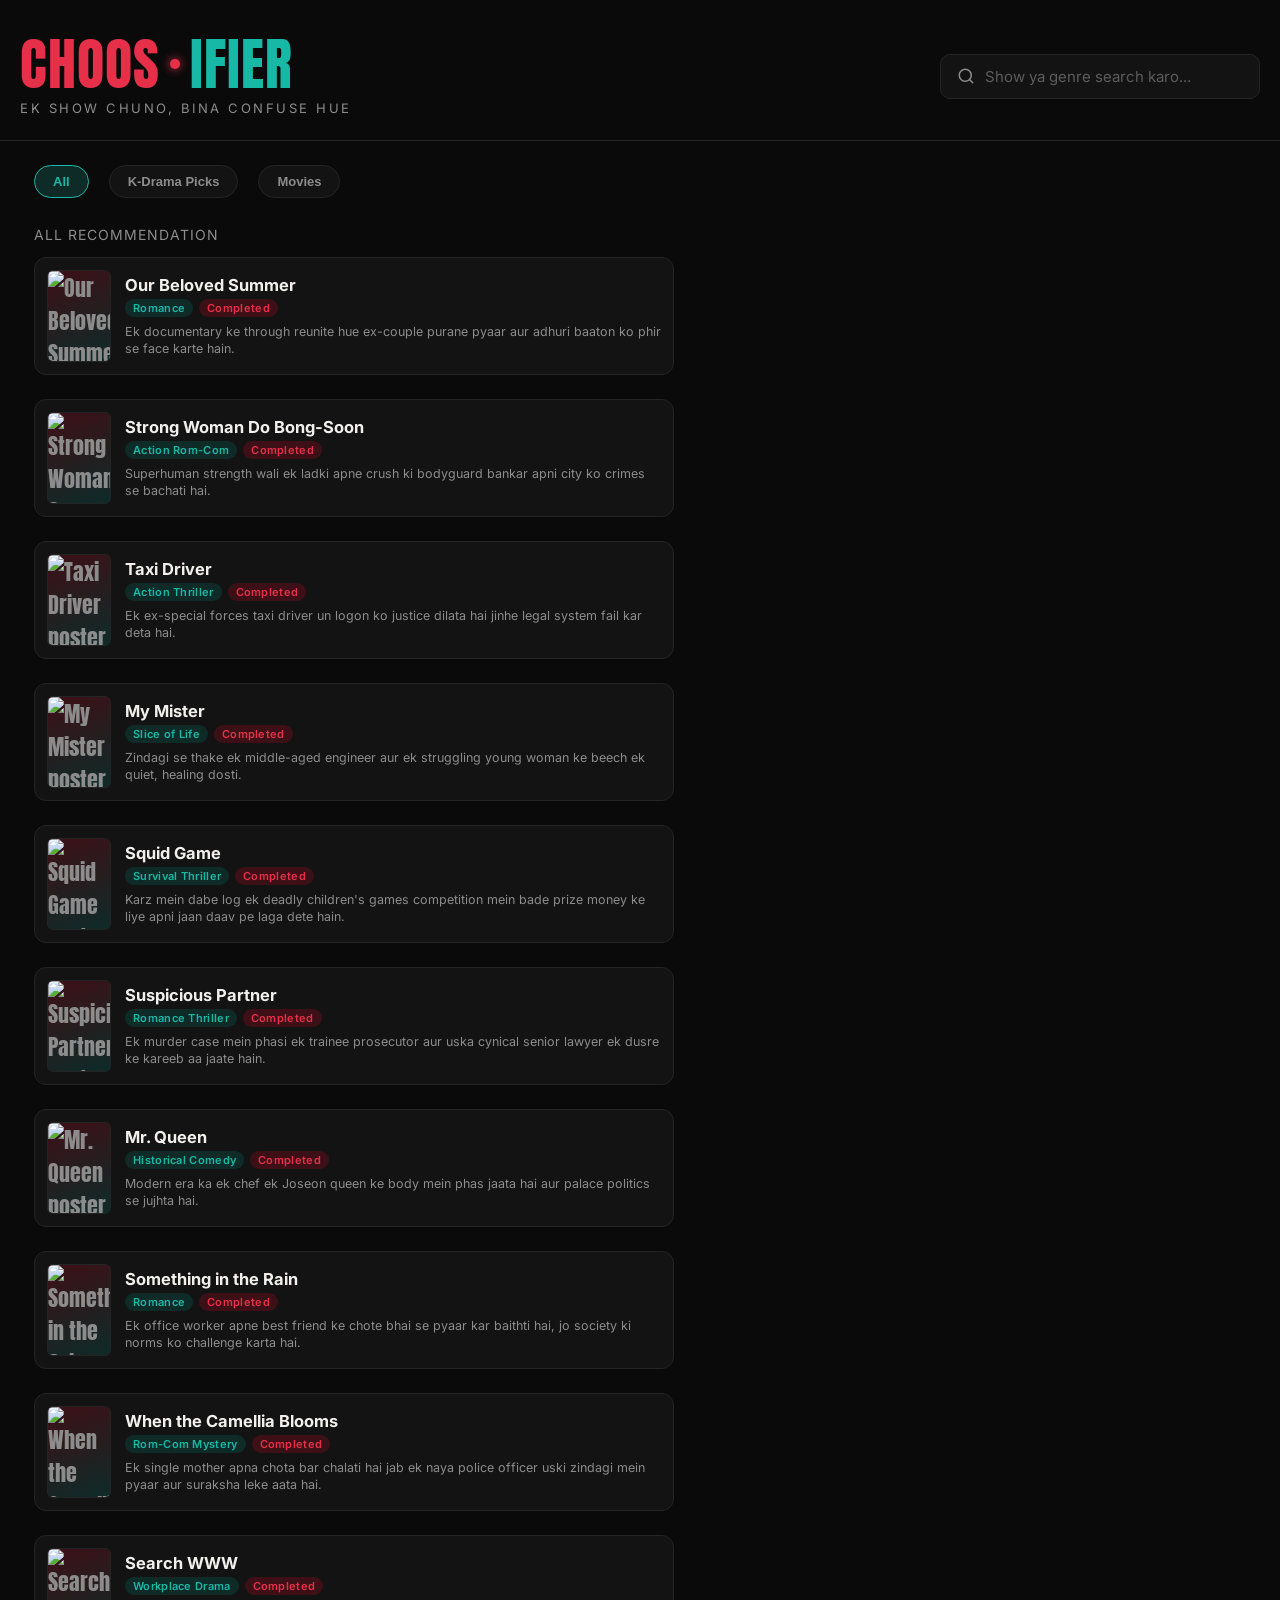
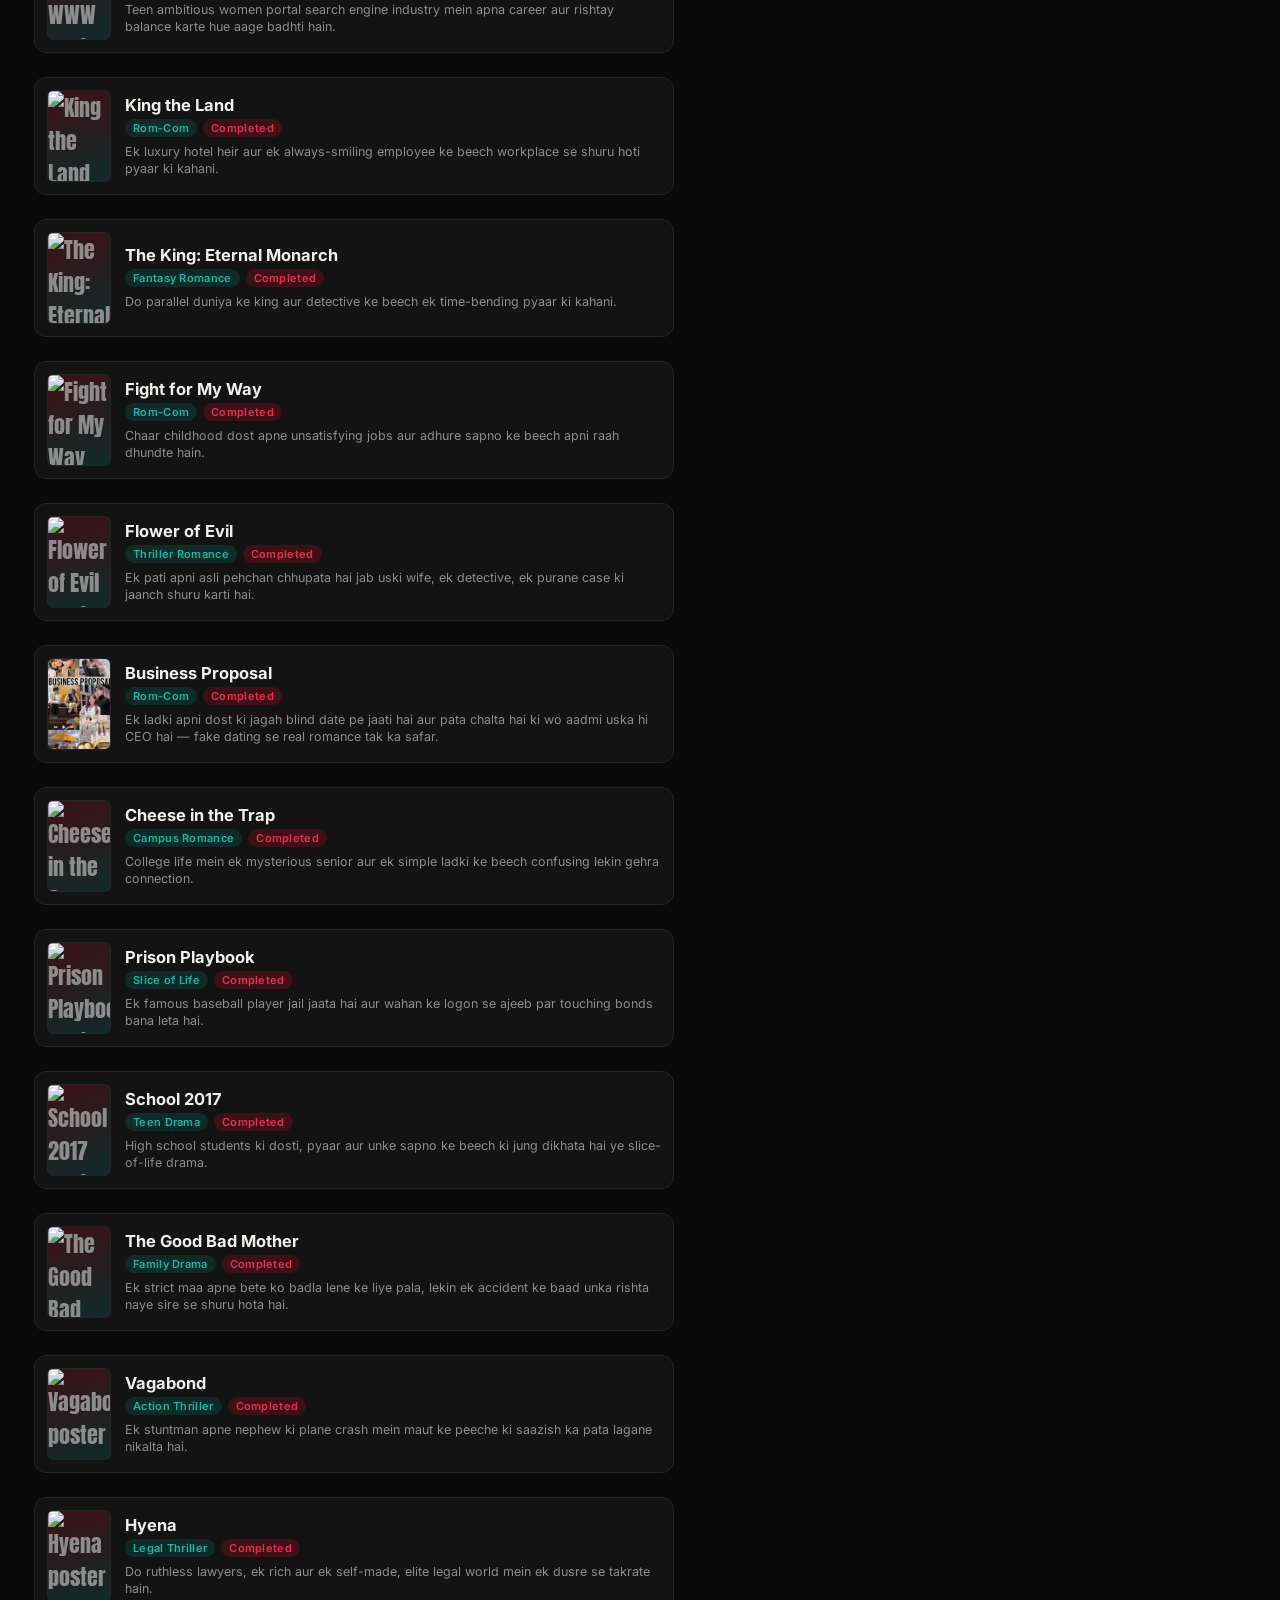
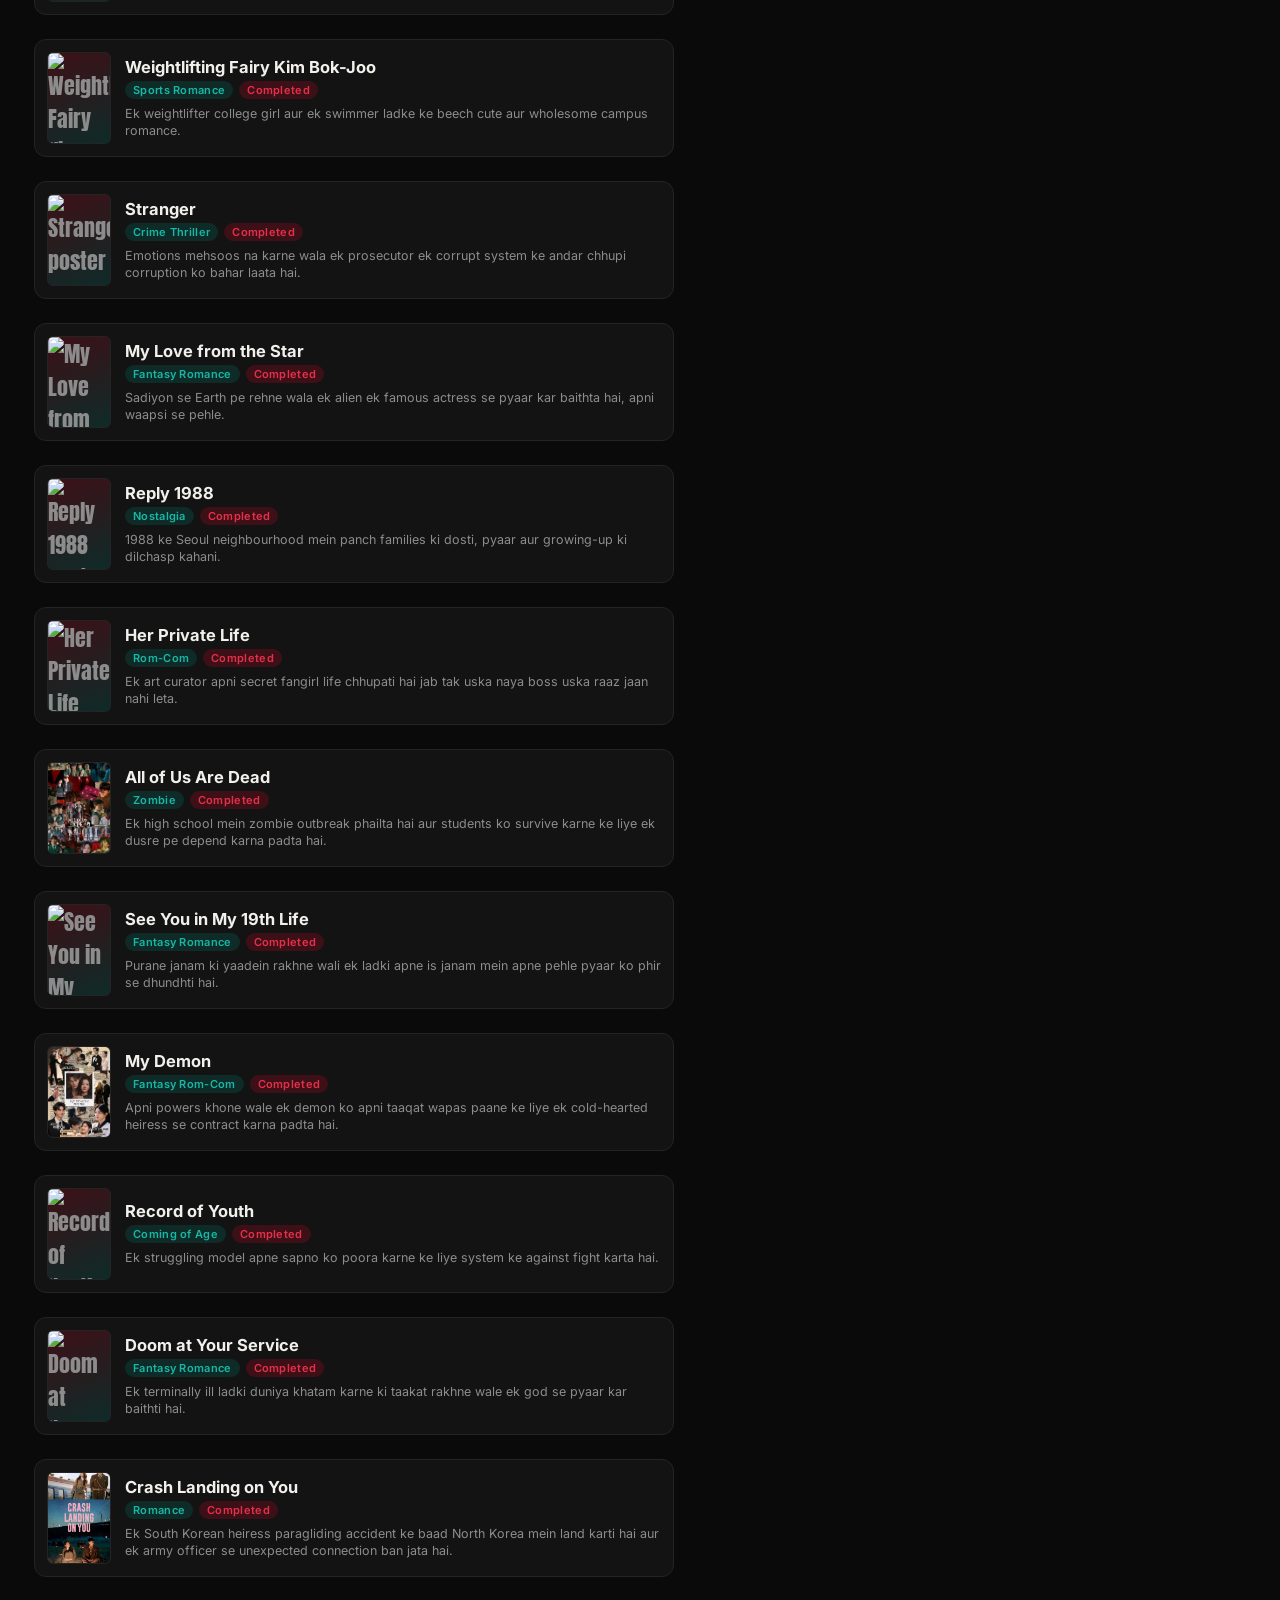
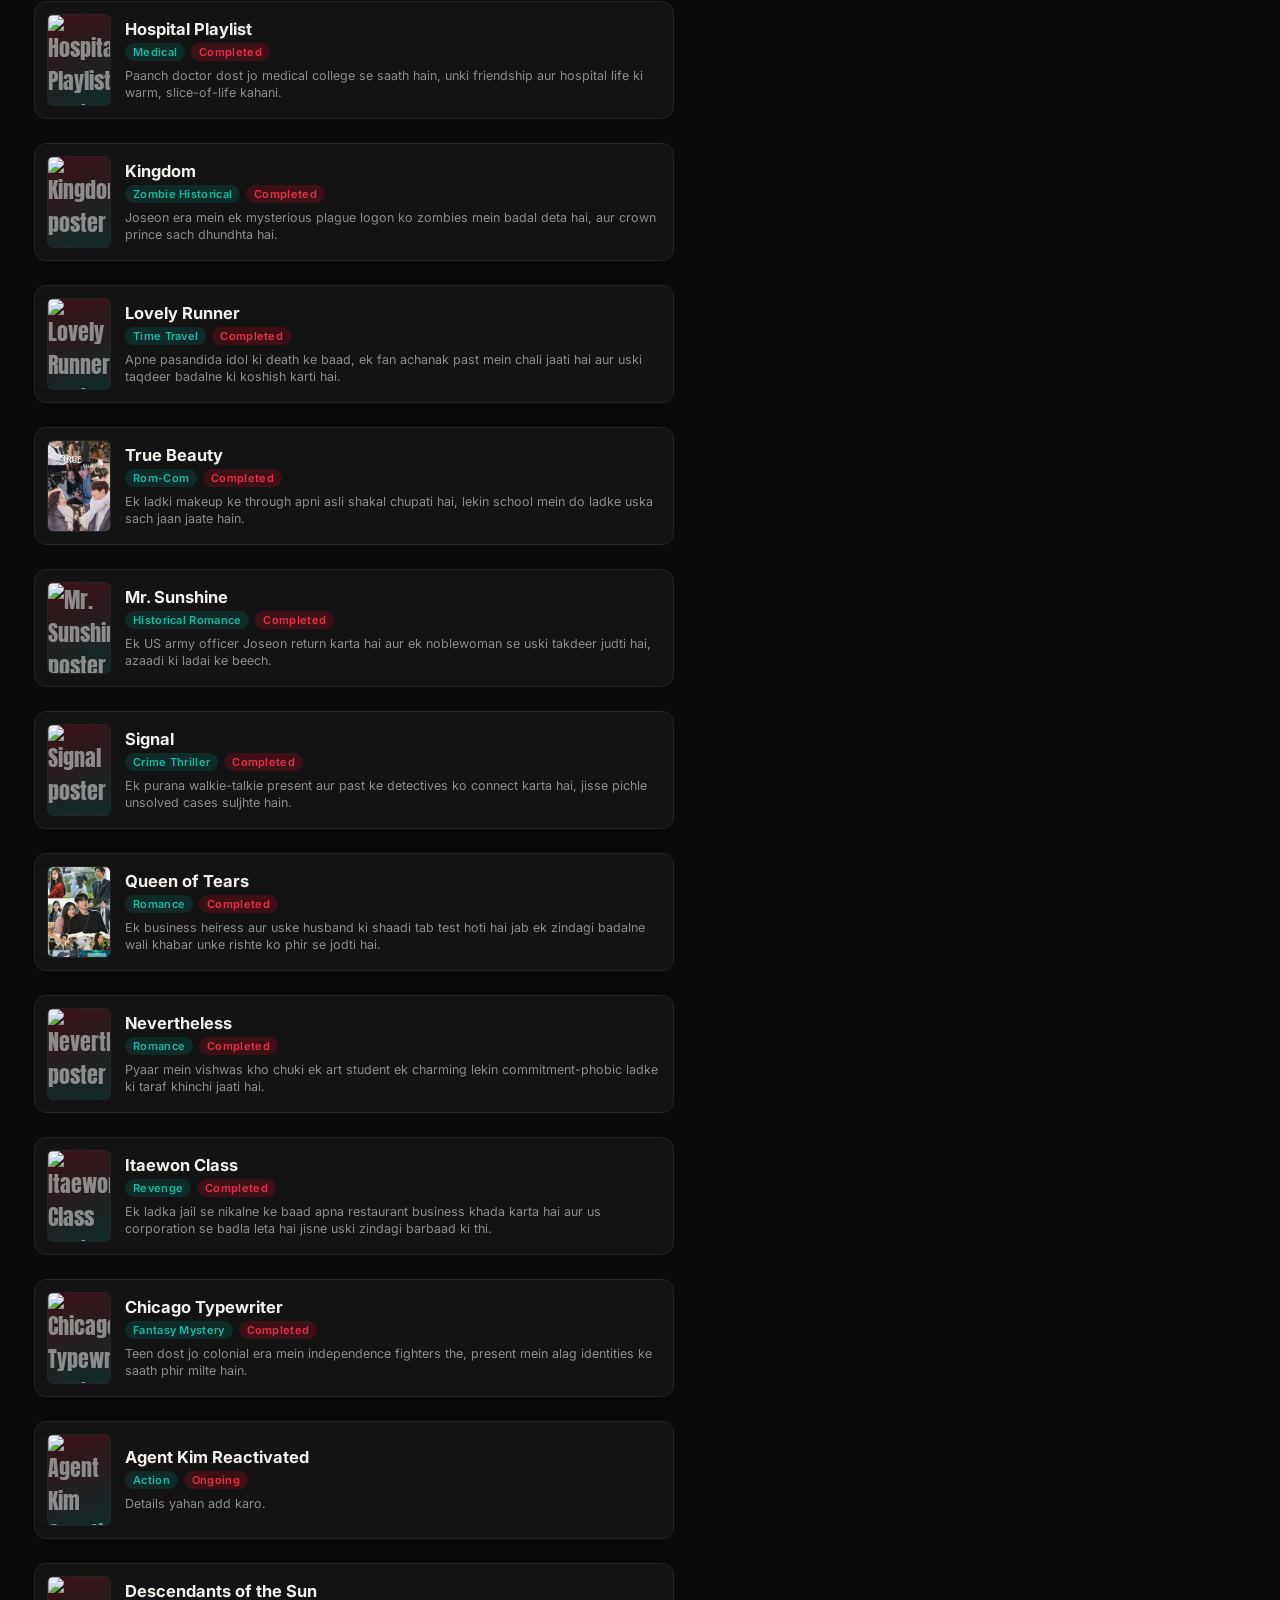
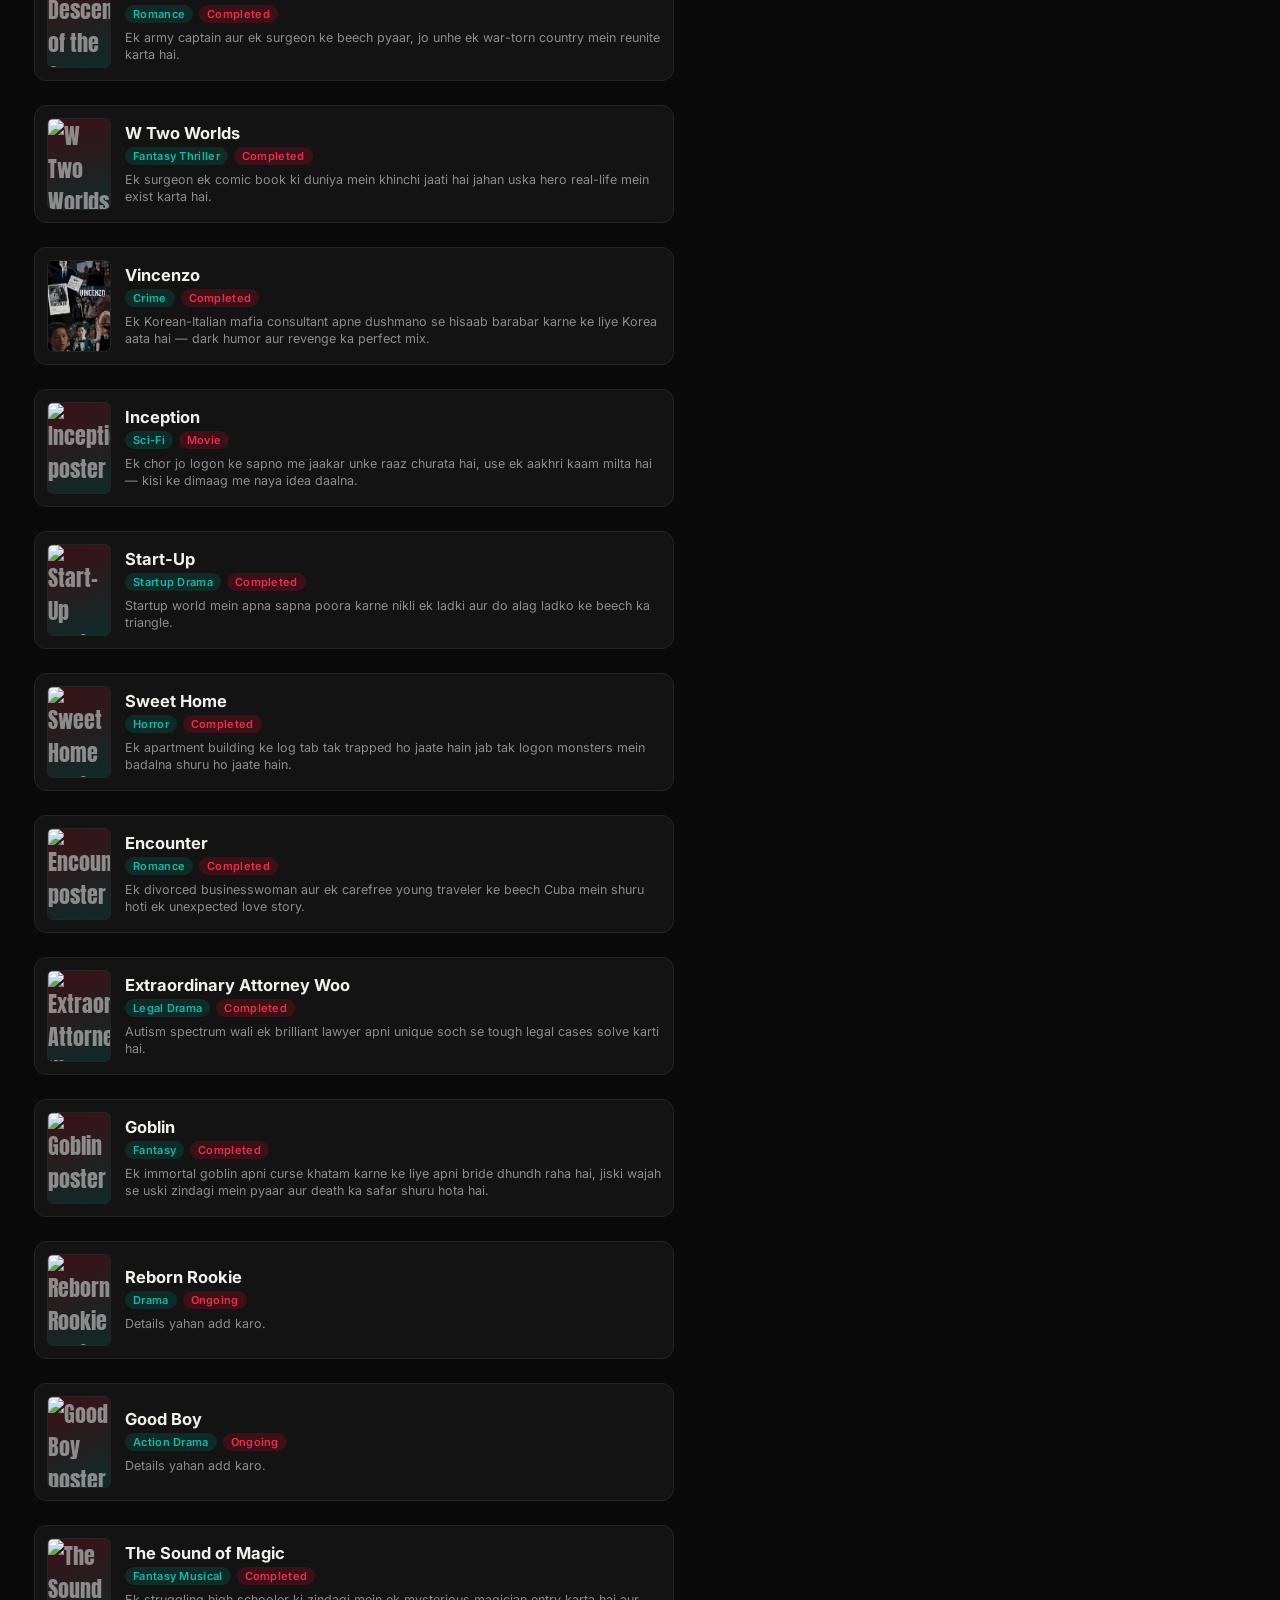
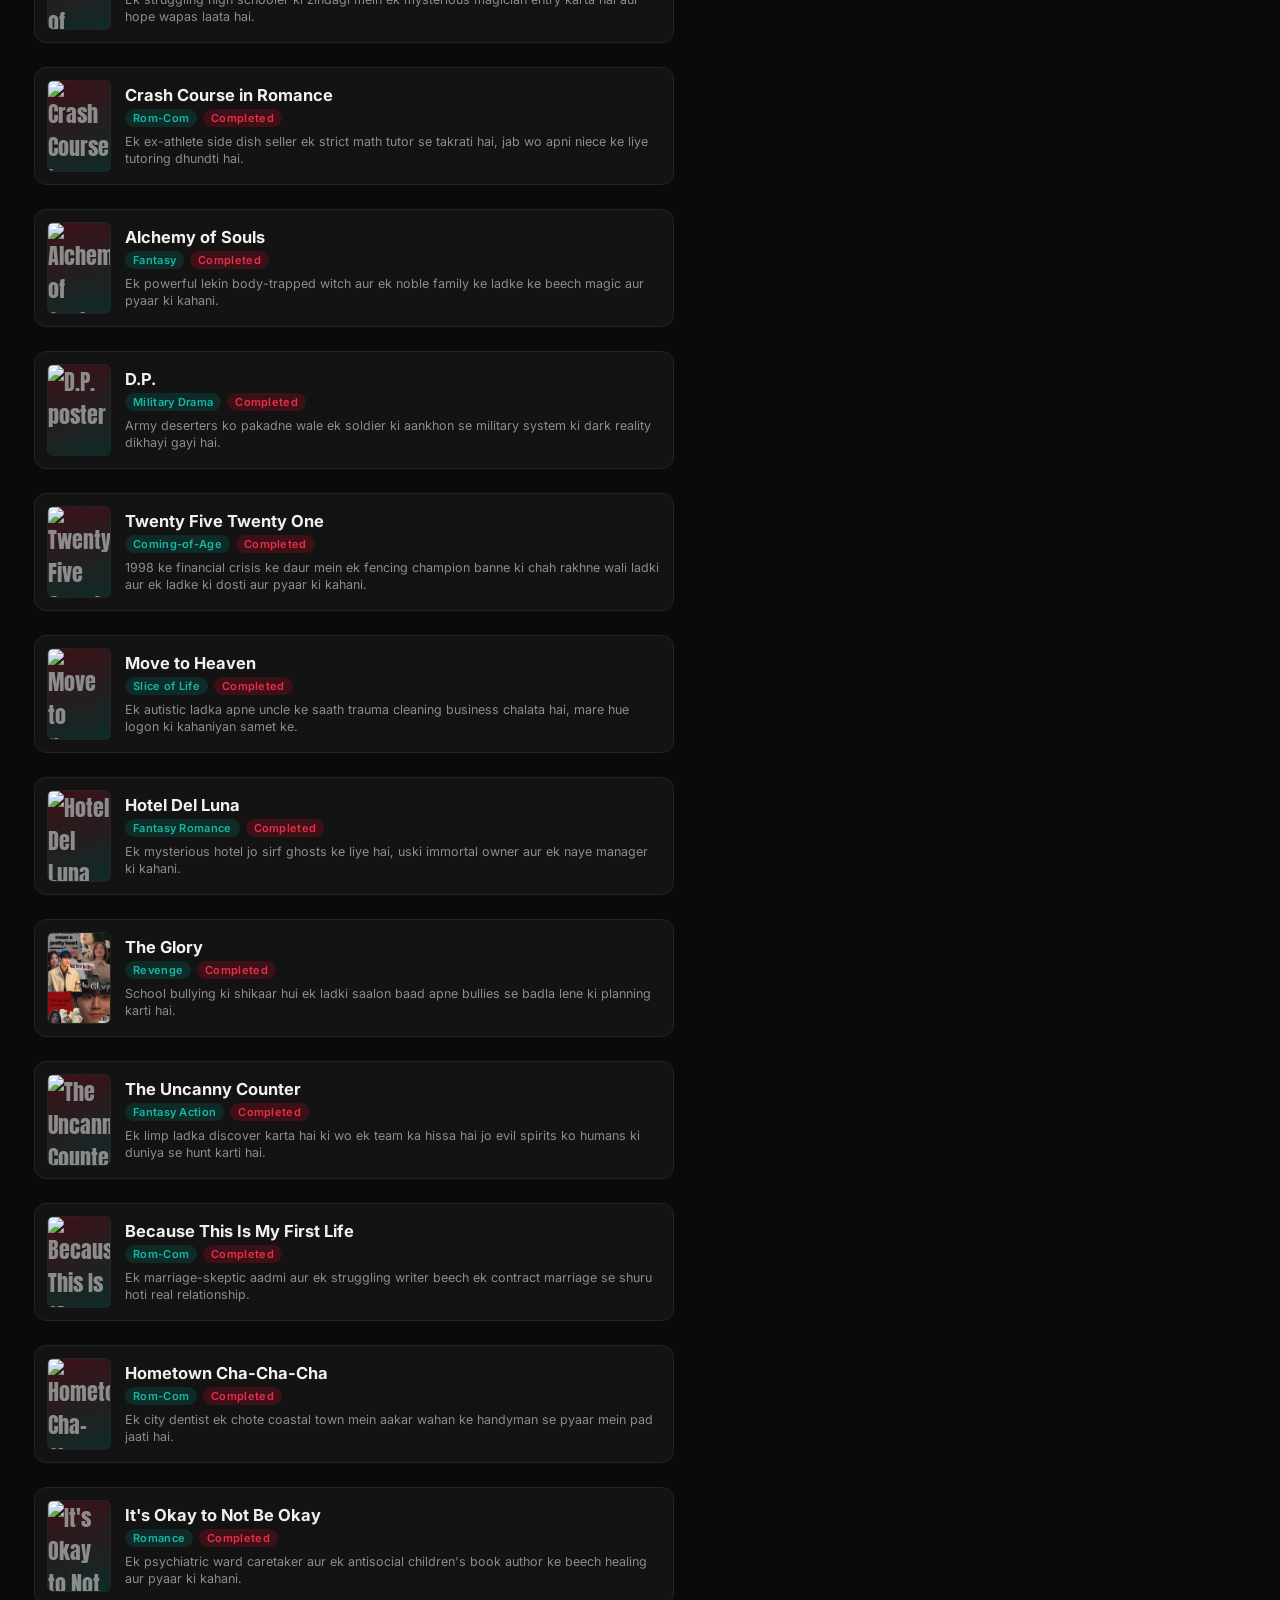
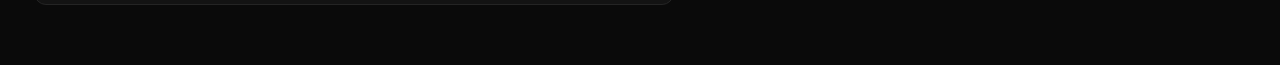
==== commit b48c7d22: "Split code into separate files with correct image paths" ====
--- a/index.html
+++ b/index.html
@@ -6,342 +6,7 @@
 <title>Choosifier — Kya Dekhein Aaj?</title>
 <link rel="preconnect" href="https://fonts.googleapis.com">
 <link href="https://fonts.googleapis.com/css2?family=Anton&family=Inter:wght@400;500;600;700&display=swap" rel="stylesheet">
-<style>
-  :root{
-    --bg:#0a0a0a;
-    --bg-card:#131313;
-    --border:#242424;
-    --red:#e6304a;
-    --red-dim:#3d1017;
-    --teal:#17b8a6;
-    --teal-dim:#0e2b28;
-    --text:#f2f0ec;
-    --text-muted:#8c8c8c;
-  }
-
-  *{ margin:0; padding:0; box-sizing:border-box; }
-
-  body{
-    background:var(--bg);
-    color:var(--text);
-    font-family:'Inter', sans-serif;
-    min-height:100vh;
-    padding-bottom:60px;
-  }
-
-  /* ---------- HEADER / LOGO ---------- */
-  header{
-    padding:36px 20px 24px;
-    text-align:left;
-    border-bottom:1px solid var(--border);
-  }
-
-  .header-row{
-    display:flex;
-    align-items:center;
-    justify-content:space-between;
-    gap:20px;
-    flex-wrap:wrap;
-  }
-
-  .logo{
-    font-family:'Anton', sans-serif;
-    font-size:clamp(38px, 9vw, 56px);
-    letter-spacing:1px;
-    display:inline-flex;
-    align-items:center;
-    gap:10px;
-    line-height:1;
-  }
-  .logo .CHOOS{ color:var(--red); }
-  .logo .ifier{ color:var(--teal); }
-
-  .dot{
-    width:10px;
-    height:10px;
-    border-radius:50%;
-    background:var(--red);
-    animation:switchColor 1.6s infinite ease-in-out;
-    box-shadow:0 0 10px var(--red);
-  }
-  @keyframes switchColor{
-    0%, 45%{ background:var(--red); box-shadow:0 0 10px var(--red); }
-    50%, 95%{ background:var(--teal); box-shadow:0 0 10px var(--teal); }
-    100%{ background:var(--red); box-shadow:0 0 10px var(--red); }
-  }
-
-  .tagline{
-    margin-top:8px;
-    color:var(--text-muted);
-    font-size:13px;
-    letter-spacing:2.5px;
-    text-transform:uppercase;
-  }
-
-  /* ---------- SEARCH ---------- */
-  .search-wrap{
-    flex:1;
-    min-width:200px;
-    max-width:320px;
-  }
-  .search-box{
-    display:flex;
-    align-items:center;
-    background:var(--bg-card);
-    border:1px solid var(--border);
-    border-radius:10px;
-    padding:12px 16px;
-    transition:border-color .2s, box-shadow .2s;
-  }
-  .search-box:focus-within{
-    border-color:var(--teal);
-    box-shadow:0 0 0 3px var(--teal-dim);
-  }
-  .search-box svg{
-    flex-shrink:0;
-    stroke:var(--text-muted);
-    margin-right:10px;
-  }
-  .search-box input{
-    flex:1;
-    background:transparent;
-    border:none;
-    outline:none;
-    color:var(--text);
-    font-size:15px;
-    font-family:'Inter', sans-serif;
-  }
-  .search-box input::placeholder{ color:#5c5c5c; }
-
-  /* ---------- FILTER SLIDER BUTTONS ---------- */
-  .filter-container {
-    max-width: 640px;
-    margin: 24px 0 10px 34px;
-    display: flex;
-    gap: 12px;
-    overflow-x: auto;
-    padding-bottom: 8px;
-    scrollbar-width: none; /* Firefox */
-  }
-  .filter-container::-webkit-scrollbar {
-    display: none; /* Chrome/Safari */
-  }
-
-  .filter-btn {
-    background: var(--bg-card);
-    border: 1px solid var(--border);
-    color: var(--text-muted);
-    padding: 8px 18px;
-    border-radius: 20px;
-    font-size: 13px;
-    font-weight: 600;
-    cursor: pointer;
-    white-space: nowrap;
-    transition: all 0.2s ease;
-  }
-
-  .filter-btn:hover {
-    color: var(--text);
-    border-color: var(--teal);
-  }
-
-  .filter-btn.active {
-    background: var(--teal-dim);
-    color: var(--teal);
-    border-color: var(--teal);
-  }
-
-  /* ---------- SECTION LABEL ---------- */
-  .section-label{
-    max-width:640px;
-    margin:20px 0 14px 34px;
-    padding:0;
-    display:flex;
-    align-items:center;
-    gap:10px;
-    font-size:14px;
-    color:var(--text-muted);
-    letter-spacing:1px;
-    text-transform:uppercase;
-  }
-
-  /* ---------- DRAMA / MOVIE LIST ---------- */
-  .drama-list{
-    max-width:640px;
-    margin:0 0 0 34px;
-    padding:0;
-    display:flex;
-    flex-direction:column;
-    gap:24px;
-    text-align:left;
-  }
-
-  .drama-card{
-    display:flex;
-    gap:14px;
-    background:var(--bg-card);
-    border:1px solid var(--border);
-    border-radius:12px;
-    padding:12px;
-    align-items:center;
-    transition:border-color .2s, transform .2s;
-    cursor: pointer;
-    text-decoration: none;
-    color: inherit;
-  }
-  .drama-card:hover{
-    border-color:var(--teal);
-    transform:translateY(-2px);
-  }
-
-  .poster-frame {
-    width: 64px;
-    height: 92px;
-    flex-shrink: 0;
-    border-radius: 6px;
-    background: linear-gradient(160deg, var(--red-dim), var(--teal-dim));
-    display: flex;
-    align-items: center;
-    justify-content: center;
-    font-family: 'Anton', sans-serif;
-    font-size: 22px;
-    color: var(--text-muted);
-    border: 1px solid var(--border);
-    overflow: hidden;
-    
-  }
-
-  .drama-title{
-    font-size:16.5px;
-    font-weight:700;
-    margin-bottom:4px;
-  }
-
-  .tags{
-    display:flex;
-    gap:6px;
-    flex-wrap:wrap;
-    margin-bottom:6px;
-  }
-  .tag{
-    font-size:11px;
-    padding:2px 8px;
-    border-radius:20px;
-    font-weight:600;
-    letter-spacing:.3px;
-  }
-  .tag.genre{
-    background:var(--teal-dim);
-    color:var(--teal);
-  }
-  .tag.status{
-    background:var(--red-dim);
-    color:var(--red);
-  }
-
-  .drama-desc{
-    font-size:12.5px;
-    color:var(--text-muted);
-    line-height:1.4;
-    display:-webkit-box;
-    -webkit-line-clamp:2;
-    -webkit-box-orient:vertical;
-    overflow:hidden;
-  }
-.drama-card:hover .poster-frame{
-  overflow:visible;
-}
-.poster{
-  width:64px;
-  height:92px;
-  flex-shrink:0;
-  border-radius:6px;
-  object-fit:cover;
-  background:linear-gradient(160deg, var(--red-dim), var(--teal-dim));
-  display:flex;
-  align-items:center;
-  justify-content:center;
-  font-family:'Anton', sans-serif;
-  font-size:22px;
-  color:var(--text-muted);
-  border:1px solid var(--border);
-  overflow:hidden;
-  transition:transform .3s ease;
-  object-position:center;
-  position:relative;
-  z-index:1;
-}
-.drama-card:hover img.poster{
-  transform:scale(2.5);
-  z-index:10;
-}
-  /* ---------- DETAIL PANEL ---------- */
-  .detail-panel{
-    position:fixed;
-    top:0;
-    right:0;
-    height:100vh;
-    width:380px;
-    max-width:90vw;
-    background:var(--bg-card);
-    border-left:1px solid var(--border);
-    padding:28px 24px;
-    transform:translateX(100%);
-    transition:transform .3s ease;
-    z-index:100;
-    overflow-y:auto;
-  }
-  .detail-panel.open{
-    transform:translateX(0);
-  }
-  .detail-close{
-    position:absolute;
-    top:16px;
-    right:16px;
-    background:var(--red-dim);
-    color:var(--red);
-    border:none;
-    width:32px;
-    height:32px;
-    border-radius:50%;
-    font-size:16px;
-    cursor:pointer;
-  }
-  .detail-poster-frame{
-    width:100%;
-    max-width:220px;
-    aspect-ratio:2/3;
-    border-radius:10px;
-    overflow:hidden;
-    margin-bottom:20px;
-  }
-  .detail-poster-frame img{
-    width:100%;
-    height:100%;
-    object-fit:cover;
-  }
-  #detailTitle{
-    font-size:24px;
-    margin-bottom:10px;
-  }
-  .detail-tags{
-    display:flex;
-    gap:8px;
-    margin-bottom:14px;
-  }
-  #detailDesc{
-    color:var(--text-muted);
-    font-size:14px;
-    line-height:1.5;
-  }
-
-  /* ---------- RESPONSIVE ---------- */
-  @media (max-width:400px){
-    .poster, .poster-frame{ width:52px; height:74px; }
-    .drama-title{ font-size:15px; }
-    .filter-container, .section-label, .drama-list { margin-left: 15px; }
-  }
-</style>
+<link rel="stylesheet" href="style.css">
 </head>
 <body>
 
@@ -374,236 +39,11 @@
 
   <div class="section-label" id="sectionHeading">All Recommendation</div>
 
-  <div class="drama-list" id="mainDisplayList">
-    </div>
+  <div class="drama-list" id="mainDisplayList"></div>
 
-  <div id="korean-container" style="display: none;">
-    <div class="drama-card"
-       data-title="Vincenzo"
-       data-genre="Crime"
-       data-status="Completed"
-       data-img="webseries/korean/images/vincenzo.jpeg"
-       data-desc="Ek Korean-Italian mafia consultant apne dushmano se hisaab barabar karne ke liye Korea aata hai — dark humor aur revenge ka perfect mix.">
-      <img class="poster" src="webseries/korean/images/vincenzo.jpeg" alt="Vincenzo poster">
-      <div class="drama-info">
-        <div class="drama-title">Vincenzo</div>
-        <div class="tags">
-          <span class="tag genre">Crime</span>
-          <span class="tag status">Completed</span>
-        </div>
-        <div class="drama-desc">Ek Korean-Italian mafia consultant apne dushmano se hisaab barabar karne ke liye Korea aata hai — dark humor aur revenge ka perfect mix.</div>
-      </div>
-    </div>
-
-    <div class="drama-card"
-       data-title="Queen of Tears"
-       data-genre="Romance"
-       data-status="Completed"
-       data-img="webseries/korean/images/queen of tears.jpeg"
-       data-desc="Ek business heiress aur uske husband ki shaadi tab test hoti hai jab ek zindagi badalne wali khabar unke rishte ko phir se jodti hai.">
-      <img class="poster" src="webseries/korean/images/queen of tears.jpeg" alt="Queen of Tears poster">
-      <div class="drama-info">
-        <div class="drama-title">Queen of Tears</div>
-        <div class="tags">
-          <span class="tag genre">Romance</span>
-          <span class="tag status">Completed</span>
-        </div>
-        <div class="drama-desc">Ek business heiress aur uske husband ki shaadi tab test hoti hai jab ek zindagi badalne wali khabar unke rishte ko phir se jodti hai.</div>
-      </div>
-    </div>
-
-    <a href="webseries/korean/crash landing on you.html" class="drama-card">
-      <div class="poster-frame">
-  <img class="poster" src="webseries/korean/images/crash landing on you.jpeg" alt="Crash Landing on You poster">
-</div>
-      <div class="drama-info">
-        <div class="drama-title">Crash Landing on You</div>
-        <div class="tags">
-          <span class="tag genre">Romance</span>
-          <span class="tag status">Completed</span>
-        </div>
-        <div class="drama-desc">Ek South Korean heiress paragliding accident ke baad North Korea mein land karti hai aur ek army officer se unexpected connection ban jata hai.</div>
-      </div>
-    </a>
-
-    <a href="webseries/korean/all of us are dead.html" class="drama-card">
-      <div class="poster-frame">
-  <img class="poster" src="webseries/korean/images/all of us are dead.jpeg" alt="All of Us Are Dead poster">
-</div>
-      <div class="drama-info">
-        <div class="drama-title">All of Us Are Dead</div>
-        <div class="tags">
-          <span class="tag genre">Zombie</span>
-          <span class="tag status">Completed</span>
-        </div>
-        <div class="drama-desc">Ek high school mein zombie outbreak phailta hai aur students ko survive karne ke liye ek dusre pe depend karna padta hai.</div>
-      </div>
-    </a>
-
-    <a href="webseries/korean/reeborn rookie.html" class="drama-card">
-      <div class="poster-frame"><span>R</span></div>
-      <div class="drama-info">
-        <div class="drama-title">Reborn Rookie</div>
-        <div class="tags">
-          <span class="tag genre">Drama</span>
-          <span class="tag status">Ongoing</span>
-        </div>
-        <div class="drama-desc">Details yahan add karo.</div>
-      </div>
-    </a>
-
-    <div class="drama-card"
-       data-title="Business Proposal"
-       data-genre="Rom-Com"
-       data-status="Completed"
-       data-img="webseries/korean/images/business proposal.jpeg"
-       data-desc="Ek ladki apni dost ki jagah blind date pe jaati hai aur pata chalta hai ki wo aadmi uska hi CEO hai — fake dating se real romance tak ka safar.">
-      <div class="poster-frame">
-        <img class="poster" src="webseries/korean/images/business proposal.jpeg" alt="Business Proposal poster">
-      </div>
-      <div class="drama-info">
-        <div class="drama-title">Business Proposal</div>
-        <div class="tags">
-          <span class="tag genre">Rom-Com</span>
-          <span class="tag status">Completed</span>
-        </div>
-        <div class="drama-desc">Ek ladki apni dost ki jagah blind date pe jaati hai aur pata chalta hai ki wo aadmi uska hi CEO hai — fake dating se real romance tak ka safar.</div>
-      </div>
-    </div>
-
-    <a href="webseries/korean/agent kim reactivated.html" class="drama-card">
-      <div class="poster-frame"><span>A</span></div>
-      <div class="drama-info">
-        <div class="drama-title">Agent Kim Reactivated</div>
-        <div class="tags">
-          <span class="tag genre">Action</span>
-          <span class="tag status">Ongoing</span>
-        </div>
-        <div class="drama-desc">Details yahan add karo.</div>
-      </div>
-    </a>
-
-    <a href="webseries/korean/true beauty.html" class="drama-card">
-      <div class="poster-frame">
-  <img class="poster" src="webseries/korean/images/true beauty.jpeg" alt="True Beauty poster">
-</div>
-      <div class="drama-info">
-        <div class="drama-title">True Beauty</div>
-        <div class="tags">
-          <span class="tag genre">Rom-Com</span>
-          <span class="tag status">Completed</span>
-        </div>
-        <div class="drama-desc">Ek ladki makeup ke through apni asli shakal chupati hai, lekin school mein do ladke uska sach jaan jaate hain.</div>
-      </div>
-    </a>
-
-    <a href="webseries/korean/lovely runner.html" class="drama-card">
-      <div class="poster-frame"><span>L</span></div>
-      <div class="drama-info">
-        <div class="drama-title">Lovely Runner</div>
-        <div class="tags">
-          <span class="tag genre">Time Travel</span>
-          <span class="tag status">Completed</span>
-        </div>
-        <div class="drama-desc">Apne pasandida idol ki death ke baad, ek fan achanak past mein chali jaati hai aur uski taqdeer badalne ki koshish karti hai.</div>
-      </div>
-    </a>
-
-    <a href="webseries/korean/goblin.html" class="drama-card">
-      <div class="poster-frame"><span>G</span></div>
-      <div class="drama-info">
-        <div class="drama-title">Goblin</div>
-        <div class="tags">
-          <span class="tag genre">Fantasy</span>
-          <span class="tag status">Completed</span>
-        </div>
-        <div class="drama-desc">Ek immortal goblin apni curse khatam karne ke liye apni "bride" dhundh raha hai, jiski wajah se uski zindagi mein pyaar aur death ka safar shuru hota hai.</div>
-      </div>
-    </a>
-
-    <a href="webseries/korean/twenty five twenty one.html" class="drama-card">
-      <div class="poster-frame"><span>2</span></div>
-      <div class="drama-info">
-        <div class="drama-title">Twenty Five Twenty One</div>
-        <div class="tags">
-          <span class="tag genre">Coming-of-Age</span>
-          <span class="tag status">Completed</span>
-        </div>
-        <div class="drama-desc">1998 ke financial crisis ke daur mein ek fencing champion banne ki chah rakhne wali ladki aur ek ladke ki dosti aur pyaar ki kahani.</div>
-      </div>
-    </a>
-
-    <a href="webseries/korean/school 2017.html" class="drama-card">
-      <div class="poster-frame"><span>S</span></div>
-      <div class="drama-info">
-        <div class="drama-title">School 2017</div>
-        <div class="tags">
-          <span class="tag genre">Teen Drama</span>
-          <span class="tag status">Completed</span>
-        </div>
-        <div class="drama-desc">High school students ki dosti, pyaar aur unke sapno ke beech ki jung dikhata hai ye slice-of-life drama.</div>
-      </div>
-    </a>
-
-    <a href="webseries/korean/my demon.html" class="drama-card">
-      <div class="poster-frame">
-  <img class="poster" src="webseries/korean/images/my demon.jpeg" alt="My Demon poster">
-</div>
-      <div class="drama-info">
-        <div class="drama-title">My Demon</div>
-        <div class="tags">
-          <span class="tag genre">Fantasy Rom-Com</span>
-          <span class="tag status">Completed</span>
-        </div>
-        <div class="drama-desc">Apni powers khone wale ek demon ko apni taaqat wapas paane ke liye ek cold-hearted heiress se contract karna padta hai.</div>
-      </div>
-    </a>
-
-    <a href="webseries/korean/the glory.html" class="drama-card">
-      <div class="poster-frame">
-  <img class="poster" src="webseries/korean/images/the glory.jpeg" alt="The Glory poster">
-</div>
-      <div class="drama-info">
-        <div class="drama-title">The Glory</div>
-        <div class="tags">
-          <span class="tag genre">Revenge</span>
-          <span class="tag status">Completed</span>
-        </div>
-        <div class="drama-desc">School bullying ki shikaar hui ek ladki saalon baad apne bullies se badla lene ki planning karti hai.</div>
-      </div>
-    </a>
-
-    <a href="webseries/korean/good boy.html" class="drama-card">
-      <div class="poster-frame"><span>G</span></div>
-      <div class="drama-info">
-        <div class="drama-title">Good Boy</div>
-        <div class="tags">
-          <span class="tag genre">Action Drama</span>
-          <span class="tag status">Ongoing</span>
-        </div>
-        <div class="drama-desc">Details yahan add karo.</div>
-      </div>
-    </a>
-  </div>
-
-  <div id="movie-container" style="display: none;">
-    <div class="drama-card"
-       data-title="Inception"
-       data-genre="Sci-Fi"
-       data-status="Movie"
-       data-img="movies/images/inception.jpeg"
-       data-desc="Ek chor jo logon ke sapno me jaakar unke raaz churata hai, use ek aakhri kaam milta hai — kisi ke dimaag me naya idea daalna.">
-      <div class="poster-frame"><span>I</span></div>
-      <div class="drama-info">
-        <div class="drama-title">Inception</div>
-        <div class="tags">
-          <span class="tag genre">Sci-Fi</span>
-          <span class="tag status">Movie</span>
-        </div>
-        <div class="drama-desc">Ek chor jo logon ke sapno me jaakar unke raaz churata hai, use ek aakhri kaam milta hai — kisi ke dimaag me naya idea daalna.</div>
-      </div>
-    </div>
-  </div>
+  <!-- In dono containers mein data.js/loadData() partial files se cards inject karta hai -->
+  <div id="korean-container" style="display: none;"></div>
+  <div id="movie-container" style="display: none;"></div>
 
   <div class="detail-panel" id="detailPanel">
     <button class="detail-close" onclick="closeDetail()">✕</button>
@@ -615,781 +55,6 @@
     <p id="detailDesc"></p>
   </div>
 
-  <a href="webseries/korean/itaewon class.html" class="drama-card">
-      <div class="poster-frame">
-  <img class="poster" src="webseries/korean/images/itaewon class.jpeg" alt="Itaewon Class poster">
-</div>
-      <div class="drama-info">
-        <div class="drama-title">Itaewon Class</div>
-        <div class="tags">
-          <span class="tag genre">Revenge</span>
-          <span class="tag status">Completed</span>
-        </div>
-        <div class="drama-desc">Ek ladka jail se nikalne ke baad apna restaurant business khada karta hai aur us corporation se badla leta hai jisne uski zindagi barbaad ki thi.</div>
-      </div>
-    </a>
-
-    <a href="webseries/korean/hospital playlist.html" class="drama-card">
-      <div class="poster-frame">
-  <img class="poster" src="webseries/korean/images/hospital playlist.jpeg" alt="Hospital Playlist poster">
-</div>
-      <div class="drama-info">
-        <div class="drama-title">Hospital Playlist</div>
-        <div class="tags">
-          <span class="tag genre">Medical</span>
-          <span class="tag status">Completed</span>
-        </div>
-        <div class="drama-desc">Paanch doctor dost jo medical college se saath hain, unki friendship aur hospital life ki warm, slice-of-life kahani.</div>
-      </div>
-    </a>
-
-    <a href="webseries/korean/reply 1988.html" class="drama-card">
-      <div class="poster-frame">
-  <img class="poster" src="webseries/korean/images/reply 1988.jpeg" alt="Reply 1988 poster">
-</div>
-      <div class="drama-info">
-        <div class="drama-title">Reply 1988</div>
-        <div class="tags">
-          <span class="tag genre">Nostalgia</span>
-          <span class="tag status">Completed</span>
-        </div>
-        <div class="drama-desc">1988 ke Seoul neighbourhood mein panch families ki dosti, pyaar aur growing-up ki dilchasp kahani.</div>
-      </div>
-    </a>
-
-    <a href="webseries/korean/its okay to not be okay.html" class="drama-card">
-      <div class="poster-frame">
-  <img class="poster" src="webseries/korean/images/its okay to not be okay.jpeg" alt="It's Okay to Not Be Okay poster">
-</div>
-      <div class="drama-info">
-        <div class="drama-title">It's Okay to Not Be Okay</div>
-        <div class="tags">
-          <span class="tag genre">Romance</span>
-          <span class="tag status">Completed</span>
-        </div>
-        <div class="drama-desc">Ek psychiatric ward caretaker aur ek antisocial children's book author ke beech healing aur pyaar ki kahani.</div>
-      </div>
-    </a>
-
-    <a href="webseries/korean/start-up.html" class="drama-card">
-      <div class="poster-frame">
-  <img class="poster" src="webseries/korean/images/start-up.jpeg" alt="Start-Up poster">
-</div>
-      <div class="drama-info">
-        <div class="drama-title">Start-Up</div>
-        <div class="tags">
-          <span class="tag genre">Startup Drama</span>
-          <span class="tag status">Completed</span>
-        </div>
-        <div class="drama-desc">Startup world mein apna sapna poora karne nikli ek ladki aur do alag ladko ke beech ka triangle.</div>
-      </div>
-    </a>
-
-    <a href="webseries/korean/hometown cha-cha-cha.html" class="drama-card">
-      <div class="poster-frame">
-  <img class="poster" src="webseries/korean/images/hometown cha-cha-cha.jpeg" alt="Hometown Cha-Cha-Cha poster">
-</div>
-      <div class="drama-info">
-        <div class="drama-title">Hometown Cha-Cha-Cha</div>
-        <div class="tags">
-          <span class="tag genre">Rom-Com</span>
-          <span class="tag status">Completed</span>
-        </div>
-        <div class="drama-desc">Ek city dentist ek chote coastal town mein aakar wahan ke handyman se pyaar mein pad jaati hai.</div>
-      </div>
-    </a>
-
-    <a href="webseries/korean/extraordinary attorney woo.html" class="drama-card">
-      <div class="poster-frame">
-  <img class="poster" src="webseries/korean/images/extraordinary attorney woo.jpeg" alt="Extraordinary Attorney Woo poster">
-</div>
-      <div class="drama-info">
-        <div class="drama-title">Extraordinary Attorney Woo</div>
-        <div class="tags">
-          <span class="tag genre">Legal Drama</span>
-          <span class="tag status">Completed</span>
-        </div>
-        <div class="drama-desc">Autism spectrum wali ek brilliant lawyer apni unique soch se tough legal cases solve karti hai.</div>
-      </div>
-    </a>
-
-    <a href="webseries/korean/descendants of the sun.html" class="drama-card">
-      <div class="poster-frame">
-  <img class="poster" src="webseries/korean/images/descendants of the sun.jpeg" alt="Descendants of the Sun poster">
-</div>
-      <div class="drama-info">
-        <div class="drama-title">Descendants of the Sun</div>
-        <div class="tags">
-          <span class="tag genre">Romance</span>
-          <span class="tag status">Completed</span>
-        </div>
-        <div class="drama-desc">Ek army captain aur ek surgeon ke beech pyaar, jo unhe ek war-torn country mein reunite karta hai.</div>
-      </div>
-    </a>
-
-    <a href="webseries/korean/signal.html" class="drama-card">
-      <div class="poster-frame">
-  <img class="poster" src="webseries/korean/images/signal.jpeg" alt="Signal poster">
-</div>
-      <div class="drama-info">
-        <div class="drama-title">Signal</div>
-        <div class="tags">
-          <span class="tag genre">Crime Thriller</span>
-          <span class="tag status">Completed</span>
-        </div>
-        <div class="drama-desc">Ek purana walkie-talkie present aur past ke detectives ko connect karta hai, jisse pichle unsolved cases suljhte hain.</div>
-      </div>
-    </a>
-
-    <a href="webseries/korean/stranger.html" class="drama-card">
-      <div class="poster-frame">
-  <img class="poster" src="webseries/korean/images/stranger.jpeg" alt="Stranger poster">
-</div>
-      <div class="drama-info">
-        <div class="drama-title">Stranger</div>
-        <div class="tags">
-          <span class="tag genre">Crime Thriller</span>
-          <span class="tag status">Completed</span>
-        </div>
-        <div class="drama-desc">Emotions mehsoos na karne wala ek prosecutor ek corrupt system ke andar chhupi corruption ko bahar laata hai.</div>
-      </div>
-    </a>
-
-    <a href="webseries/korean/mr sunshine.html" class="drama-card">
-      <div class="poster-frame">
-  <img class="poster" src="webseries/korean/images/mr sunshine.jpeg" alt="Mr. Sunshine poster">
-</div>
-      <div class="drama-info">
-        <div class="drama-title">Mr. Sunshine</div>
-        <div class="tags">
-          <span class="tag genre">Historical Romance</span>
-          <span class="tag status">Completed</span>
-        </div>
-        <div class="drama-desc">Ek US army officer Joseon return karta hai aur ek noblewoman se uski takdeer judti hai, azaadi ki ladai ke beech.</div>
-      </div>
-    </a>
-
-    <a href="webseries/korean/the king eternal monarch.html" class="drama-card">
-      <div class="poster-frame">
-  <img class="poster" src="webseries/korean/images/the king eternal monarch.jpeg" alt="The King: Eternal Monarch poster">
-</div>
-      <div class="drama-info">
-        <div class="drama-title">The King: Eternal Monarch</div>
-        <div class="tags">
-          <span class="tag genre">Fantasy Romance</span>
-          <span class="tag status">Completed</span>
-        </div>
-        <div class="drama-desc">Do parallel duniya ke king aur detective ke beech ek time-bending pyaar ki kahani.</div>
-      </div>
-    </a>
-
-    <a href="webseries/korean/alchemy of souls.html" class="drama-card">
-      <div class="poster-frame">
-  <img class="poster" src="webseries/korean/images/alchemy of souls.jpeg" alt="Alchemy of Souls poster">
-</div>
-      <div class="drama-info">
-        <div class="drama-title">Alchemy of Souls</div>
-        <div class="tags">
-          <span class="tag genre">Fantasy</span>
-          <span class="tag status">Completed</span>
-        </div>
-        <div class="drama-desc">Ek powerful lekin body-trapped witch aur ek noble family ke ladke ke beech magic aur pyaar ki kahani.</div>
-      </div>
-    </a>
-
-    <a href="webseries/korean/nevertheless.html" class="drama-card">
-      <div class="poster-frame">
-  <img class="poster" src="webseries/korean/images/nevertheless.jpeg" alt="Nevertheless poster">
-</div>
-      <div class="drama-info">
-        <div class="drama-title">Nevertheless</div>
-        <div class="tags">
-          <span class="tag genre">Romance</span>
-          <span class="tag status">Completed</span>
-        </div>
-        <div class="drama-desc">Pyaar mein vishwas kho chuki ek art student ek charming lekin commitment-phobic ladke ki taraf khinchi jaati hai.</div>
-      </div>
-    </a>
-
-    <a href="webseries/korean/dp.html" class="drama-card">
-      <div class="poster-frame">
-  <img class="poster" src="webseries/korean/images/dp.jpeg" alt="D.P. poster">
-</div>
-      <div class="drama-info">
-        <div class="drama-title">D.P.</div>
-        <div class="tags">
-          <span class="tag genre">Military Drama</span>
-          <span class="tag status">Completed</span>
-        </div>
-        <div class="drama-desc">Army deserters ko pakadne wale ek soldier ki aankhon se military system ki dark reality dikhayi gayi hai.</div>
-      </div>
-    </a>
-
-    <a href="webseries/korean/sweet home.html" class="drama-card">
-      <div class="poster-frame">
-  <img class="poster" src="webseries/korean/images/sweet home.jpeg" alt="Sweet Home poster">
-</div>
-      <div class="drama-info">
-        <div class="drama-title">Sweet Home</div>
-        <div class="tags">
-          <span class="tag genre">Horror</span>
-          <span class="tag status">Completed</span>
-        </div>
-        <div class="drama-desc">Ek apartment building ke log tab tak trapped ho jaate hain jab tak logon monsters mein badalna shuru ho jaate hain.</div>
-      </div>
-    </a>
-
-    <a href="webseries/korean/squid game.html" class="drama-card">
-      <div class="poster-frame">
-  <img class="poster" src="webseries/korean/images/squid game.jpeg" alt="Squid Game poster">
-</div>
-      <div class="drama-info">
-        <div class="drama-title">Squid Game</div>
-        <div class="tags">
-          <span class="tag genre">Survival Thriller</span>
-          <span class="tag status">Completed</span>
-        </div>
-        <div class="drama-desc">Karz mein dabe log ek deadly children's games competition mein bade prize money ke liye apni jaan daav pe laga dete hain.</div>
-      </div>
-    </a>
-
-    <a href="webseries/korean/kingdom.html" class="drama-card">
-      <div class="poster-frame">
-  <img class="poster" src="webseries/korean/images/kingdom.jpeg" alt="Kingdom poster">
-</div>
-      <div class="drama-info">
-        <div class="drama-title">Kingdom</div>
-        <div class="tags">
-          <span class="tag genre">Zombie Historical</span>
-          <span class="tag status">Completed</span>
-        </div>
-        <div class="drama-desc">Joseon era mein ek mysterious plague logon ko zombies mein badal deta hai, aur crown prince sach dhundhta hai.</div>
-      </div>
-    </a>
-
-    <a href="webseries/korean/mr queen.html" class="drama-card">
-      <div class="poster-frame">
-  <img class="poster" src="webseries/korean/images/mr queen.jpeg" alt="Mr. Queen poster">
-</div>
-      <div class="drama-info">
-        <div class="drama-title">Mr. Queen</div>
-        <div class="tags">
-          <span class="tag genre">Historical Comedy</span>
-          <span class="tag status">Completed</span>
-        </div>
-        <div class="drama-desc">Modern era ka ek chef ek Joseon queen ke body mein phas jaata hai aur palace politics se jujhta hai.</div>
-      </div>
-    </a>
-
-    <a href="webseries/korean/hotel del luna.html" class="drama-card">
-      <div class="poster-frame">
-  <img class="poster" src="webseries/korean/images/hotel del luna.jpeg" alt="Hotel Del Luna poster">
-</div>
-      <div class="drama-info">
-        <div class="drama-title">Hotel Del Luna</div>
-        <div class="tags">
-          <span class="tag genre">Fantasy Romance</span>
-          <span class="tag status">Completed</span>
-        </div>
-        <div class="drama-desc">Ek mysterious hotel jo sirf ghosts ke liye hai, uski immortal owner aur ek naye manager ki kahani.</div>
-      </div>
-    </a>
-
-    <a href="webseries/korean/doom at your service.html" class="drama-card">
-      <div class="poster-frame">
-  <img class="poster" src="webseries/korean/images/doom at your service.jpeg" alt="Doom at Your Service poster">
-</div>
-      <div class="drama-info">
-        <div class="drama-title">Doom at Your Service</div>
-        <div class="tags">
-          <span class="tag genre">Fantasy Romance</span>
-          <span class="tag status">Completed</span>
-        </div>
-        <div class="drama-desc">Ek terminally ill ladki duniya khatam karne ki taakat rakhne wale ek god se pyaar kar baithti hai.</div>
-      </div>
-    </a>
-
-    <a href="webseries/korean/my mister.html" class="drama-card">
-      <div class="poster-frame">
-  <img class="poster" src="webseries/korean/images/my mister.jpeg" alt="My Mister poster">
-</div>
-      <div class="drama-info">
-        <div class="drama-title">My Mister</div>
-        <div class="tags">
-          <span class="tag genre">Slice of Life</span>
-          <span class="tag status">Completed</span>
-        </div>
-        <div class="drama-desc">Zindagi se thake ek middle-aged engineer aur ek struggling young woman ke beech ek quiet, healing dosti.</div>
-      </div>
-    </a>
-
-    <a href="webseries/korean/prison playbook.html" class="drama-card">
-      <div class="poster-frame">
-  <img class="poster" src="webseries/korean/images/prison playbook.jpeg" alt="Prison Playbook poster">
-</div>
-      <div class="drama-info">
-        <div class="drama-title">Prison Playbook</div>
-        <div class="tags">
-          <span class="tag genre">Slice of Life</span>
-          <span class="tag status">Completed</span>
-        </div>
-        <div class="drama-desc">Ek famous baseball player jail jaata hai aur wahan ke logon se ajeeb par touching bonds bana leta hai.</div>
-      </div>
-    </a>
-
-    <a href="webseries/korean/because this is my first life.html" class="drama-card">
-      <div class="poster-frame">
-  <img class="poster" src="webseries/korean/images/because this is my first life.jpeg" alt="Because This Is My First Life poster">
-</div>
-      <div class="drama-info">
-        <div class="drama-title">Because This Is My First Life</div>
-        <div class="tags">
-          <span class="tag genre">Rom-Com</span>
-          <span class="tag status">Completed</span>
-        </div>
-        <div class="drama-desc">Ek marriage-skeptic aadmi aur ek struggling writer beech ek contract marriage se shuru hoti real relationship.</div>
-      </div>
-    </a>
-
-    <a href="webseries/korean/cheese in the trap.html" class="drama-card">
-      <div class="poster-frame">
-  <img class="poster" src="webseries/korean/images/cheese in the trap.jpeg" alt="Cheese in the Trap poster">
-</div>
-      <div class="drama-info">
-        <div class="drama-title">Cheese in the Trap</div>
-        <div class="tags">
-          <span class="tag genre">Campus Romance</span>
-          <span class="tag status">Completed</span>
-        </div>
-        <div class="drama-desc">College life mein ek mysterious senior aur ek simple ladki ke beech confusing lekin gehra connection.</div>
-      </div>
-    </a>
-
-    <a href="webseries/korean/weightlifting fairy kim bok-joo.html" class="drama-card">
-      <div class="poster-frame">
-  <img class="poster" src="webseries/korean/images/weightlifting fairy kim bok-joo.jpeg" alt="Weightlifting Fairy Kim Bok-Joo poster">
-</div>
-      <div class="drama-info">
-        <div class="drama-title">Weightlifting Fairy Kim Bok-Joo</div>
-        <div class="tags">
-          <span class="tag genre">Sports Romance</span>
-          <span class="tag status">Completed</span>
-        </div>
-        <div class="drama-desc">Ek weightlifter college girl aur ek swimmer ladke ke beech cute aur wholesome campus romance.</div>
-      </div>
-    </a>
-
-    <a href="webseries/korean/strong woman do bong-soon.html" class="drama-card">
-      <div class="poster-frame">
-  <img class="poster" src="webseries/korean/images/strong woman do bong-soon.jpeg" alt="Strong Woman Do Bong-Soon poster">
-</div>
-      <div class="drama-info">
-        <div class="drama-title">Strong Woman Do Bong-Soon</div>
-        <div class="tags">
-          <span class="tag genre">Action Rom-Com</span>
-          <span class="tag status">Completed</span>
-        </div>
-        <div class="drama-desc">Superhuman strength wali ek ladki apne crush ki bodyguard bankar apni city ko crimes se bachati hai.</div>
-      </div>
-    </a>
-
-    <a href="webseries/korean/w two worlds.html" class="drama-card">
-      <div class="poster-frame">
-  <img class="poster" src="webseries/korean/images/w two worlds.jpeg" alt="W Two Worlds poster">
-</div>
-      <div class="drama-info">
-        <div class="drama-title">W Two Worlds</div>
-        <div class="tags">
-          <span class="tag genre">Fantasy Thriller</span>
-          <span class="tag status">Completed</span>
-        </div>
-        <div class="drama-desc">Ek surgeon ek comic book ki duniya mein khinchi jaati hai jahan uska hero real-life mein exist karta hai.</div>
-      </div>
-    </a>
-
-    <a href="webseries/korean/chicago typewriter.html" class="drama-card">
-      <div class="poster-frame">
-  <img class="poster" src="webseries/korean/images/chicago typewriter.jpeg" alt="Chicago Typewriter poster">
-</div>
-      <div class="drama-info">
-        <div class="drama-title">Chicago Typewriter</div>
-        <div class="tags">
-          <span class="tag genre">Fantasy Mystery</span>
-          <span class="tag status">Completed</span>
-        </div>
-        <div class="drama-desc">Teen dost jo colonial era mein independence fighters the, present mein alag identities ke saath phir milte hain.</div>
-      </div>
-    </a>
-
-    <a href="webseries/korean/suspicious partner.html" class="drama-card">
-      <div class="poster-frame">
-  <img class="poster" src="webseries/korean/images/suspicious partner.jpeg" alt="Suspicious Partner poster">
-</div>
-      <div class="drama-info">
-        <div class="drama-title">Suspicious Partner</div>
-        <div class="tags">
-          <span class="tag genre">Romance Thriller</span>
-          <span class="tag status">Completed</span>
-        </div>
-        <div class="drama-desc">Ek murder case mein phasi ek trainee prosecutor aur uska cynical senior lawyer ek dusre ke kareeb aa jaate hain.</div>
-      </div>
-    </a>
-
-    <a href="webseries/korean/fight for my way.html" class="drama-card">
-      <div class="poster-frame">
-  <img class="poster" src="webseries/korean/images/fight for my way.jpeg" alt="Fight for My Way poster">
-</div>
-      <div class="drama-info">
-        <div class="drama-title">Fight for My Way</div>
-        <div class="tags">
-          <span class="tag genre">Rom-Com</span>
-          <span class="tag status">Completed</span>
-        </div>
-        <div class="drama-desc">Chaar childhood dost apne unsatisfying jobs aur adhure sapno ke beech apni raah dhundte hain.</div>
-      </div>
-    </a>
-
-    <a href="webseries/korean/encounter.html" class="drama-card">
-      <div class="poster-frame">
-  <img class="poster" src="webseries/korean/images/encounter.jpeg" alt="Encounter poster">
-</div>
-      <div class="drama-info">
-        <div class="drama-title">Encounter</div>
-        <div class="tags">
-          <span class="tag genre">Romance</span>
-          <span class="tag status">Completed</span>
-        </div>
-        <div class="drama-desc">Ek divorced businesswoman aur ek carefree young traveler ke beech Cuba mein shuru hoti ek unexpected love story.</div>
-      </div>
-    </a>
-
-    <a href="webseries/korean/something in the rain.html" class="drama-card">
-      <div class="poster-frame">
-  <img class="poster" src="webseries/korean/images/something in the rain.jpeg" alt="Something in the Rain poster">
-</div>
-      <div class="drama-info">
-        <div class="drama-title">Something in the Rain</div>
-        <div class="tags">
-          <span class="tag genre">Romance</span>
-          <span class="tag status">Completed</span>
-        </div>
-        <div class="drama-desc">Ek office worker apne best friend ke chote bhai se pyaar kar baithti hai, jo society ki norms ko challenge karta hai.</div>
-      </div>
-    </a>
-
-    <a href="webseries/korean/her private life.html" class="drama-card">
-      <div class="poster-frame">
-  <img class="poster" src="webseries/korean/images/her private life.jpeg" alt="Her Private Life poster">
-</div>
-      <div class="drama-info">
-        <div class="drama-title">Her Private Life</div>
-        <div class="tags">
-          <span class="tag genre">Rom-Com</span>
-          <span class="tag status">Completed</span>
-        </div>
-        <div class="drama-desc">Ek art curator apni secret fangirl life chhupati hai jab tak uska naya boss uska raaz jaan nahi leta.</div>
-      </div>
-    </a>
-
-    <a href="webseries/korean/search www.html" class="drama-card">
-      <div class="poster-frame">
-  <img class="poster" src="webseries/korean/images/search www.jpeg" alt="Search WWW poster">
-</div>
-      <div class="drama-info">
-        <div class="drama-title">Search WWW</div>
-        <div class="tags">
-          <span class="tag genre">Workplace Drama</span>
-          <span class="tag status">Completed</span>
-        </div>
-        <div class="drama-desc">Teen ambitious women portal search engine industry mein apna career aur rishtay balance karte hue aage badhti hain.</div>
-      </div>
-    </a>
-
-    <a href="webseries/korean/record of youth.html" class="drama-card">
-      <div class="poster-frame">
-  <img class="poster" src="webseries/korean/images/record of youth.jpeg" alt="Record of Youth poster">
-</div>
-      <div class="drama-info">
-        <div class="drama-title">Record of Youth</div>
-        <div class="tags">
-          <span class="tag genre">Coming of Age</span>
-          <span class="tag status">Completed</span>
-        </div>
-        <div class="drama-desc">Ek struggling model apne sapno ko poora karne ke liye system ke against fight karta hai.</div>
-      </div>
-    </a>
-
-    <a href="webseries/korean/when the camellia blooms.html" class="drama-card">
-      <div class="poster-frame">
-  <img class="poster" src="webseries/korean/images/when the camellia blooms.jpeg" alt="When the Camellia Blooms poster">
-</div>
-      <div class="drama-info">
-        <div class="drama-title">When the Camellia Blooms</div>
-        <div class="tags">
-          <span class="tag genre">Rom-Com Mystery</span>
-          <span class="tag status">Completed</span>
-        </div>
-        <div class="drama-desc">Ek single mother apna chota bar chalati hai jab ek naya police officer uski zindagi mein pyaar aur suraksha leke aata hai.</div>
-      </div>
-    </a>
-
-    <a href="webseries/korean/the uncanny counter.html" class="drama-card">
-      <div class="poster-frame">
-  <img class="poster" src="webseries/korean/images/the uncanny counter.jpeg" alt="The Uncanny Counter poster">
-</div>
-      <div class="drama-info">
-        <div class="drama-title">The Uncanny Counter</div>
-        <div class="tags">
-          <span class="tag genre">Fantasy Action</span>
-          <span class="tag status">Completed</span>
-        </div>
-        <div class="drama-desc">Ek limp ladka discover karta hai ki wo ek team ka hissa hai jo evil spirits ko humans ki duniya se hunt karti hai.</div>
-      </div>
-    </a>
-
-    <a href="webseries/korean/move to heaven.html" class="drama-card">
-      <div class="poster-frame">
-  <img class="poster" src="webseries/korean/images/move to heaven.jpeg" alt="Move to Heaven poster">
-</div>
-      <div class="drama-info">
-        <div class="drama-title">Move to Heaven</div>
-        <div class="tags">
-          <span class="tag genre">Slice of Life</span>
-          <span class="tag status">Completed</span>
-        </div>
-        <div class="drama-desc">Ek autistic ladka apne uncle ke saath trauma cleaning business chalata hai, mare hue logon ki kahaniyan samet ke.</div>
-      </div>
-    </a>
-
-    <a href="webseries/korean/our beloved summer.html" class="drama-card">
-      <div class="poster-frame">
-  <img class="poster" src="webseries/korean/images/our beloved summer.jpeg" alt="Our Beloved Summer poster">
-</div>
-      <div class="drama-info">
-        <div class="drama-title">Our Beloved Summer</div>
-        <div class="tags">
-          <span class="tag genre">Romance</span>
-          <span class="tag status">Completed</span>
-        </div>
-        <div class="drama-desc">Ek documentary ke through reunite hue ex-couple purane pyaar aur adhuri baaton ko phir se face karte hain.</div>
-      </div>
-    </a>
-
-    <a href="webseries/korean/crash course in romance.html" class="drama-card">
-      <div class="poster-frame">
-  <img class="poster" src="webseries/korean/images/crash course in romance.jpeg" alt="Crash Course in Romance poster">
-</div>
-      <div class="drama-info">
-        <div class="drama-title">Crash Course in Romance</div>
-        <div class="tags">
-          <span class="tag genre">Rom-Com</span>
-          <span class="tag status">Completed</span>
-        </div>
-        <div class="drama-desc">Ek ex-athlete side dish seller ek strict math tutor se takrati hai, jab wo apni niece ke liye tutoring dhundti hai.</div>
-      </div>
-    </a>
-
-    <a href="webseries/korean/king the land.html" class="drama-card">
-      <div class="poster-frame">
-  <img class="poster" src="webseries/korean/images/king the land.jpeg" alt="King the Land poster">
-</div>
-      <div class="drama-info">
-        <div class="drama-title">King the Land</div>
-        <div class="tags">
-          <span class="tag genre">Rom-Com</span>
-          <span class="tag status">Completed</span>
-        </div>
-        <div class="drama-desc">Ek luxury hotel heir aur ek always-smiling employee ke beech workplace se shuru hoti pyaar ki kahani.</div>
-      </div>
-    </a>
-
-    <a href="webseries/korean/see you in my 19th life.html" class="drama-card">
-      <div class="poster-frame">
-  <img class="poster" src="webseries/korean/images/see you in my 19th life.jpeg" alt="See You in My 19th Life poster">
-</div>
-      <div class="drama-info">
-        <div class="drama-title">See You in My 19th Life</div>
-        <div class="tags">
-          <span class="tag genre">Fantasy Romance</span>
-          <span class="tag status">Completed</span>
-        </div>
-        <div class="drama-desc">Purane janam ki yaadein rakhne wali ek ladki apne is janam mein apne pehle pyaar ko phir se dhundhti hai.</div>
-      </div>
-    </a>
-
-    <a href="webseries/korean/my love from the star.html" class="drama-card">
-      <div class="poster-frame">
-  <img class="poster" src="webseries/korean/images/my love from the star.jpeg" alt="My Love from the Star poster">
-</div>
-      <div class="drama-info">
-        <div class="drama-title">My Love from the Star</div>
-        <div class="tags">
-          <span class="tag genre">Fantasy Romance</span>
-          <span class="tag status">Completed</span>
-        </div>
-        <div class="drama-desc">Sadiyon se Earth pe rehne wala ek alien ek famous actress se pyaar kar baithta hai, apni waapsi se pehle.</div>
-      </div>
-    </a>
-
-    <a href="webseries/korean/the sound of magic.html" class="drama-card">
-      <div class="poster-frame">
-  <img class="poster" src="webseries/korean/images/the sound of magic.jpeg" alt="The Sound of Magic poster">
-</div>
-      <div class="drama-info">
-        <div class="drama-title">The Sound of Magic</div>
-        <div class="tags">
-          <span class="tag genre">Fantasy Musical</span>
-          <span class="tag status">Completed</span>
-        </div>
-        <div class="drama-desc">Ek struggling high schooler ki zindagi mein ek mysterious magician entry karta hai aur hope wapas laata hai.</div>
-      </div>
-    </a>
-
-    <a href="webseries/korean/vagabond.html" class="drama-card">
-      <div class="poster-frame">
-  <img class="poster" src="webseries/korean/images/vagabond.jpeg" alt="Vagabond poster">
-</div>
-      <div class="drama-info">
-        <div class="drama-title">Vagabond</div>
-        <div class="tags">
-          <span class="tag genre">Action Thriller</span>
-          <span class="tag status">Completed</span>
-        </div>
-        <div class="drama-desc">Ek stuntman apne nephew ki plane crash mein maut ke peeche ki saazish ka pata lagane nikalta hai.</div>
-      </div>
-    </a>
-
-    <a href="webseries/korean/flower of evil.html" class="drama-card">
-      <div class="poster-frame">
-  <img class="poster" src="webseries/korean/images/flower of evil.jpeg" alt="Flower of Evil poster">
-</div>
-      <div class="drama-info">
-        <div class="drama-title">Flower of Evil</div>
-        <div class="tags">
-          <span class="tag genre">Thriller Romance</span>
-          <span class="tag status">Completed</span>
-        </div>
-        <div class="drama-desc">Ek pati apni asli pehchan chhupata hai jab uski wife, ek detective, ek purane case ki jaanch shuru karti hai.</div>
-      </div>
-    </a>
-
-    <a href="webseries/korean/hyena.html" class="drama-card">
-      <div class="poster-frame">
-  <img class="poster" src="webseries/korean/images/hyena.jpeg" alt="Hyena poster">
-</div>
-      <div class="drama-info">
-        <div class="drama-title">Hyena</div>
-        <div class="tags">
-          <span class="tag genre">Legal Thriller</span>
-          <span class="tag status">Completed</span>
-        </div>
-        <div class="drama-desc">Do ruthless lawyers, ek rich aur ek self-made, elite legal world mein ek dusre se takrate hain.</div>
-      </div>
-    </a>
-
-    <a href="webseries/korean/taxi driver.html" class="drama-card">
-      <div class="poster-frame">
-  <img class="poster" src="webseries/korean/images/taxi driver.jpeg" alt="Taxi Driver poster">
-</div>
-      <div class="drama-info">
-        <div class="drama-title">Taxi Driver</div>
-        <div class="tags">
-          <span class="tag genre">Action Thriller</span>
-          <span class="tag status">Completed</span>
-        </div>
-        <div class="drama-desc">Ek ex-special forces taxi driver un logon ko justice dilata hai jinhe legal system fail kar deta hai.</div>
-      </div>
-    </a>
-
-    <a href="webseries/korean/the good bad mother.html" class="drama-card">
-      <div class="poster-frame">
-  <img class="poster" src="webseries/korean/images/the good bad mother.jpeg" alt="The Good Bad Mother poster">
-</div>
-      <div class="drama-info">
-        <div class="drama-title">The Good Bad Mother</div>
-        <div class="tags">
-          <span class="tag genre">Family Drama</span>
-          <span class="tag status">Completed</span>
-        </div>
-        <div class="drama-desc">Ek strict maa apne bete ko badla lene ke liye pala, lekin ek accident ke baad unka rishta naye sire se shuru hota hai.</div>
-      </div>
-    </a>
-
-  
-
-<script>
-  const mainDisplay = document.getElementById('mainDisplayList');
-  const sectionHeading = document.getElementById('sectionHeading');
-
-  // Random Shuffle Function (Fisher-Yates Algorithm)
-  function shuffle(array) {
-    let currentIndex = array.length, randomIndex;
-    while (currentIndex !== 0) {
-      randomIndex = Math.floor(Math.random() * currentIndex);
-      currentIndex--;
-      [array[currentIndex], array[randomIndex]] = [array[randomIndex], array[currentIndex]];
-    }
-    return array;
-  }
-
-  // Bind Popup click events on modal-supported cards
-  function attachCardListeners() {
-    document.querySelectorAll('#mainDisplayList .drama-card').forEach(card => {
-      if (card.dataset.title) {
-        card.addEventListener('click', (e) => {
-          e.preventDefault(); // Default link navigation ko roko
-          document.getElementById('detailImg').src = card.dataset.img || '';
-          document.getElementById('detailTitle').textContent = card.dataset.title;
-          document.getElementById('detailDesc').textContent = card.dataset.desc;
-          document.getElementById('detailTags').innerHTML =
-            '<span class="tag genre">' + card.dataset.genre + '</span><span class="tag status">' + card.dataset.status + '</span>';
-          document.getElementById('detailPanel').classList.add('open');
-        });
-      }
-    });
-  }
-
-  function closeDetail(){
-    document.getElementById('detailPanel').classList.remove('open');
-  }
-
-  // Filter Categories Strategy
-  function filterCategory(type, btnElement) {
-    // 1. Active class button switch
-    document.querySelectorAll('.filter-btn').forEach(btn => btn.classList.remove('active'));
-    btnElement.classList.add('active');
-
-    mainDisplay.innerHTML = ''; // Clear current display
-
-    let itemsToDisplay = [];
-
-    const koreanCards = Array.from(document.querySelectorAll('#korean-container .drama-card'));
-    const movieCards = Array.from(document.querySelectorAll('#movie-container .drama-card'));
-
-    if (type === 'korean') {
-      sectionHeading.textContent = 'K-Drama Picks';
-      itemsToDisplay = koreanCards;
-    } else if (type === 'movie') {
-      sectionHeading.textContent = 'Movies';
-      itemsToDisplay = movieCards;
-    } else {
-      sectionHeading.textContent = 'All Recommendation';
-      // Merge dono containers and shuffle randomly
-      itemsToDisplay = shuffle([...koreanCards, ...movieCards]);
-    }
-
-    // Display container items render karein
-    itemsToDisplay.forEach(card => {
-      mainDisplay.appendChild(card.cloneNode(true));
-    });
-
-    attachCardListeners();
-  }
-
-  // Initial setup load
-  window.addEventListener('DOMContentLoaded', () => {
-    filterCategory('all', document.querySelector('.filter-btn.active'));
-  });
-</script>
+  <script src="script.js"></script>
 </body>
 </html>
--- a/style.css
+++ b/style.css
@@ -0,0 +1,327 @@
+:root{
+  --bg:#0a0a0a;
+  --bg-card:#131313;
+  --border:#242424;
+  --red:#e6304a;
+  --red-dim:#3d1017;
+  --teal:#17b8a6;
+  --teal-dim:#0e2b28;
+  --text:#f2f0ec;
+  --text-muted:#8c8c8c;
+}
+
+*{ margin:0; padding:0; box-sizing:border-box; }
+
+body{
+  background:var(--bg);
+  color:var(--text);
+  font-family:'Inter', sans-serif;
+  min-height:100vh;
+  padding-bottom:60px;
+}
+
+/* ---------- HEADER / LOGO ---------- */
+header{
+  padding:36px 20px 24px;
+  text-align:left;
+  border-bottom:1px solid var(--border);
+}
+
+.header-row{
+  display:flex;
+  align-items:center;
+  justify-content:space-between;
+  gap:20px;
+  flex-wrap:wrap;
+}
+
+.logo{
+  font-family:'Anton', sans-serif;
+  font-size:clamp(38px, 9vw, 56px);
+  letter-spacing:1px;
+  display:inline-flex;
+  align-items:center;
+  gap:10px;
+  line-height:1;
+}
+.logo .CHOOS{ color:var(--red); }
+.logo .ifier{ color:var(--teal); }
+
+.dot{
+  width:10px;
+  height:10px;
+  border-radius:50%;
+  background:var(--red);
+  animation:switchColor 1.6s infinite ease-in-out;
+  box-shadow:0 0 10px var(--red);
+}
+@keyframes switchColor{
+  0%, 45%{ background:var(--red); box-shadow:0 0 10px var(--red); }
+  50%, 95%{ background:var(--teal); box-shadow:0 0 10px var(--teal); }
+  100%{ background:var(--red); box-shadow:0 0 10px var(--red); }
+}
+
+.tagline{
+  margin-top:8px;
+  color:var(--text-muted);
+  font-size:13px;
+  letter-spacing:2.5px;
+  text-transform:uppercase;
+}
+
+/* ---------- SEARCH ---------- */
+.search-wrap{
+  flex:1;
+  min-width:200px;
+  max-width:320px;
+}
+.search-box{
+  display:flex;
+  align-items:center;
+  background:var(--bg-card);
+  border:1px solid var(--border);
+  border-radius:10px;
+  padding:12px 16px;
+  transition:border-color .2s, box-shadow .2s;
+}
+.search-box:focus-within{
+  border-color:var(--teal);
+  box-shadow:0 0 0 3px var(--teal-dim);
+}
+.search-box svg{
+  flex-shrink:0;
+  stroke:var(--text-muted);
+  margin-right:10px;
+}
+.search-box input{
+  flex:1;
+  background:transparent;
+  border:none;
+  outline:none;
+  color:var(--text);
+  font-size:15px;
+  font-family:'Inter', sans-serif;
+}
+.search-box input::placeholder{ color:#5c5c5c; }
+
+/* ---------- FILTER BUTTONS ---------- */
+.filter-container {
+  max-width: 640px;
+  margin: 24px 0 10px 34px;
+  display: flex;
+  gap: 16px;
+  overflow-x: auto;
+  padding-bottom: 8px;
+  scrollbar-width: none;
+}
+.filter-container::-webkit-scrollbar {
+  display: none;
+}
+
+.filter-btn {
+  background: var(--bg-card);
+  border: 1px solid var(--border);
+  color: var(--text-muted);
+  padding: 8px 18px;
+  border-radius: 20px;
+  font-size: 13px;
+  font-weight: 600;
+  cursor: pointer;
+  white-space: nowrap;
+  transition: all 0.2s ease;
+  margin-right: 4px;
+}
+
+.filter-btn:hover {
+  color: var(--text);
+  border-color: var(--teal);
+}
+
+.filter-btn.active {
+  background: var(--teal-dim);
+  color: var(--teal);
+  border-color: var(--teal);
+}
+
+/* ---------- SECTION LABEL ---------- */
+.section-label{
+  max-width:640px;
+  margin:20px 0 14px 34px;
+  padding:0;
+  display:flex;
+  align-items:center;
+  gap:10px;
+  font-size:14px;
+  color:var(--text-muted);
+  letter-spacing:1px;
+  text-transform:uppercase;
+}
+
+/* ---------- DRAMA / MOVIE LIST ---------- */
+.drama-list{
+  max-width:640px;
+  margin:0 0 0 34px;
+  padding:0;
+  display:flex;
+  flex-direction:column;
+  gap:24px;
+  text-align:left;
+}
+
+.drama-card{
+  display:flex;
+  gap:14px;
+  background:var(--bg-card);
+  border:1px solid var(--border);
+  border-radius:12px;
+  padding:12px;
+  align-items:center;
+  transition:border-color .2s, transform .2s;
+  cursor: pointer;
+  text-decoration: none;
+  color: inherit;
+}
+.drama-card:hover{
+  border-color:var(--teal);
+  transform:translateY(-2px);
+}
+
+.poster-frame {
+  width: 64px;
+  height: 92px;
+  flex-shrink: 0;
+  border-radius: 6px;
+  background: linear-gradient(160deg, var(--red-dim), var(--teal-dim));
+  display: flex;
+  align-items: center;
+  justify-content: center;
+  font-family: 'Anton', sans-serif;
+  font-size: 22px;
+  color: var(--text-muted);
+  border: 1px solid var(--border);
+  overflow: hidden;
+}
+.drama-card:hover .poster-frame{
+  overflow:visible;
+}
+
+.poster{
+  width:100%;
+  height:100%;
+  object-fit:cover;
+  object-position:center;
+  position:relative;
+  z-index:1;
+  transition:transform .3s ease;
+}
+.drama-card:hover .poster{
+  transform:scale(2.5);
+  z-index:10;
+}
+
+.drama-info{ flex:1; min-width:0; text-align:left; }
+
+.drama-title{
+  font-size:16.5px;
+  font-weight:700;
+  margin-bottom:4px;
+}
+
+.tags{
+  display:flex;
+  gap:6px;
+  flex-wrap:wrap;
+  margin-bottom:6px;
+}
+.tag{
+  font-size:11px;
+  padding:2px 8px;
+  border-radius:20px;
+  font-weight:600;
+  letter-spacing:.3px;
+}
+.tag.genre{
+  background:var(--teal-dim);
+  color:var(--teal);
+}
+.tag.status{
+  background:var(--red-dim);
+  color:var(--red);
+}
+
+.drama-desc{
+  font-size:12.5px;
+  color:var(--text-muted);
+  line-height:1.4;
+  display:-webkit-box;
+  -webkit-line-clamp:2;
+  -webkit-box-orient:vertical;
+  overflow:hidden;
+}
+
+/* ---------- DETAIL PANEL ---------- */
+.detail-panel{
+  position:fixed;
+  top:0;
+  right:0;
+  height:100vh;
+  width:380px;
+  max-width:90vw;
+  background:var(--bg-card);
+  border-left:1px solid var(--border);
+  padding:28px 24px;
+  transform:translateX(100%);
+  transition:transform .3s ease;
+  z-index:100;
+  overflow-y:auto;
+}
+.detail-panel.open{
+  transform:translateX(0);
+}
+.detail-close{
+  position:absolute;
+  top:16px;
+  right:16px;
+  background:var(--red-dim);
+  color:var(--red);
+  border:none;
+  width:32px;
+  height:32px;
+  border-radius:50%;
+  font-size:16px;
+  cursor:pointer;
+}
+.detail-poster-frame{
+  width:100%;
+  max-width:220px;
+  aspect-ratio:2/3;
+  border-radius:10px;
+  overflow:hidden;
+  margin-bottom:20px;
+}
+.detail-poster-frame img{
+  width:100%;
+  height:100%;
+  object-fit:cover;
+}
+#detailTitle{
+  font-size:24px;
+  margin-bottom:10px;
+}
+.detail-tags{
+  display:flex;
+  gap:8px;
+  margin-bottom:14px;
+}
+#detailDesc{
+  color:var(--text-muted);
+  font-size:14px;
+  line-height:1.5;
+}
+
+/* ---------- RESPONSIVE ---------- */
+@media (max-width:400px){
+  .poster-frame{ width:52px; height:74px; }
+  .drama-title{ font-size:15px; }
+  .filter-container, .section-label, .drama-list { margin-left: 15px; }
+}
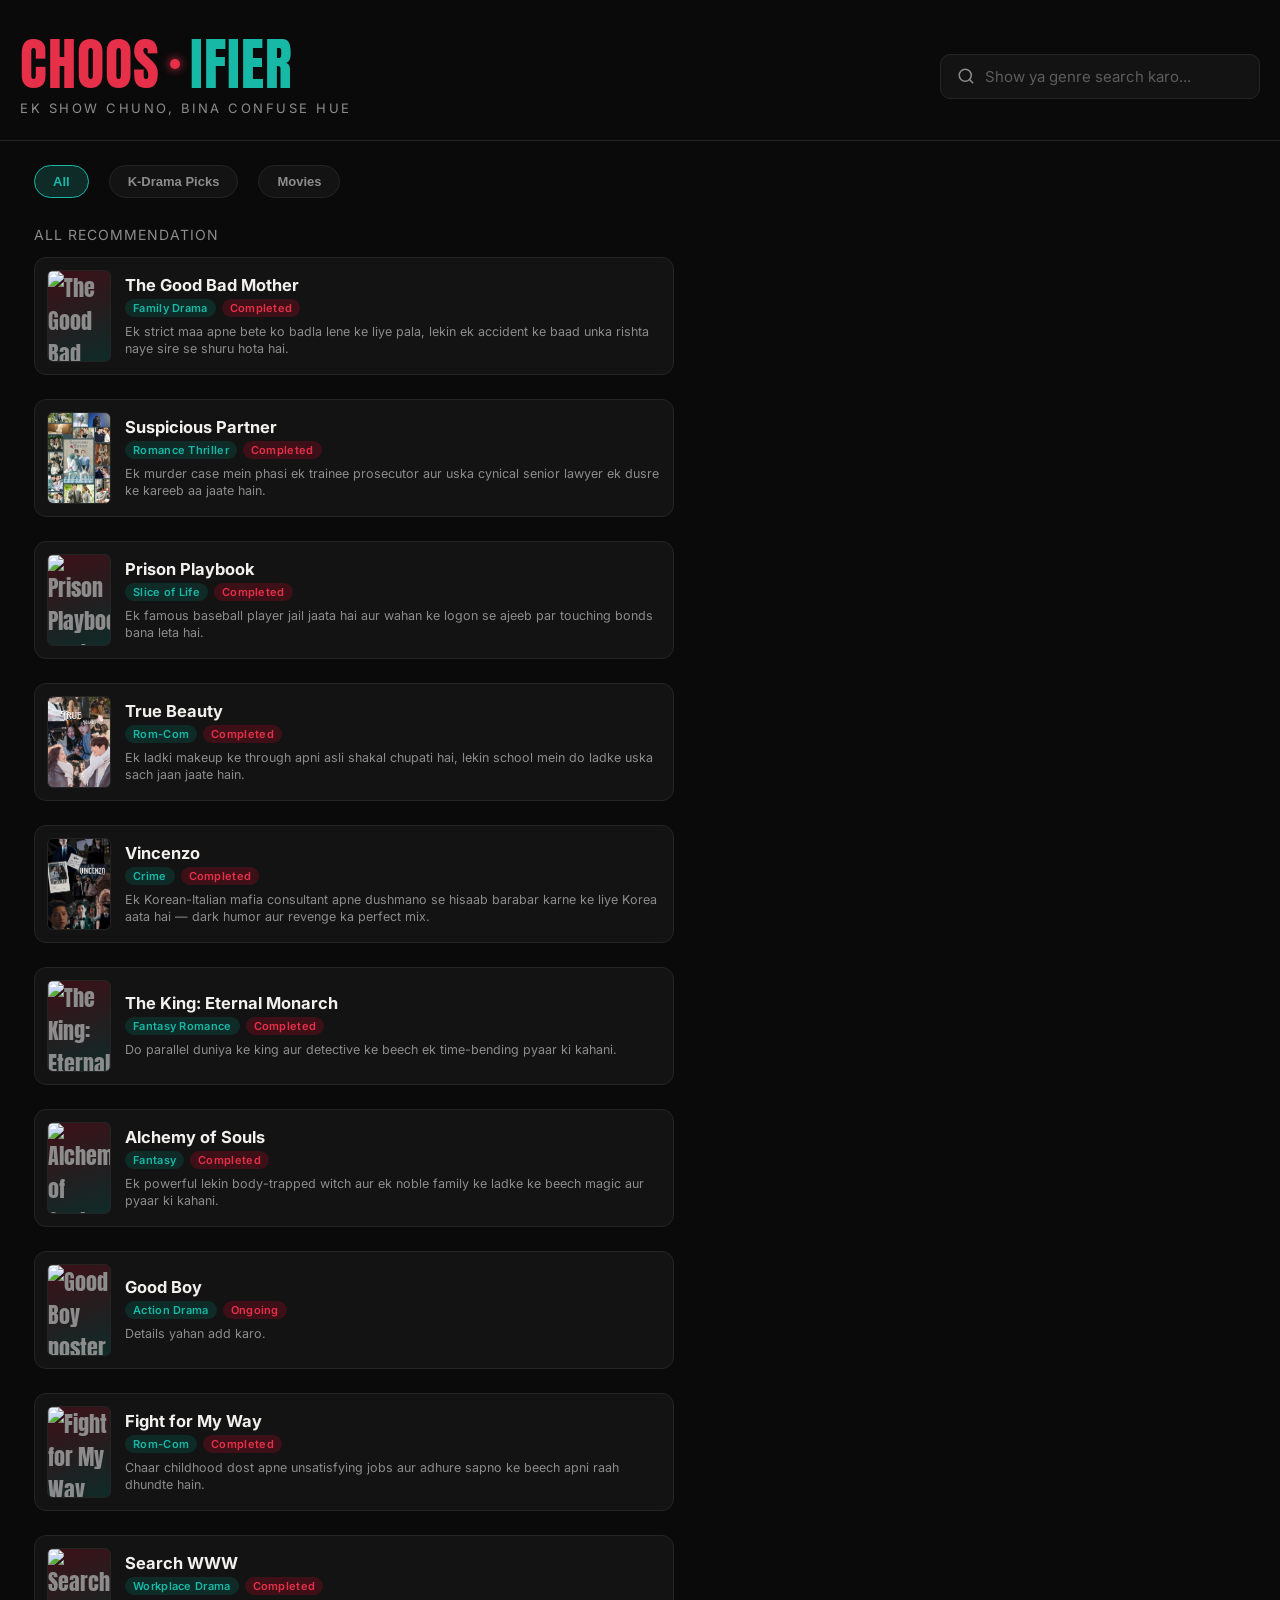
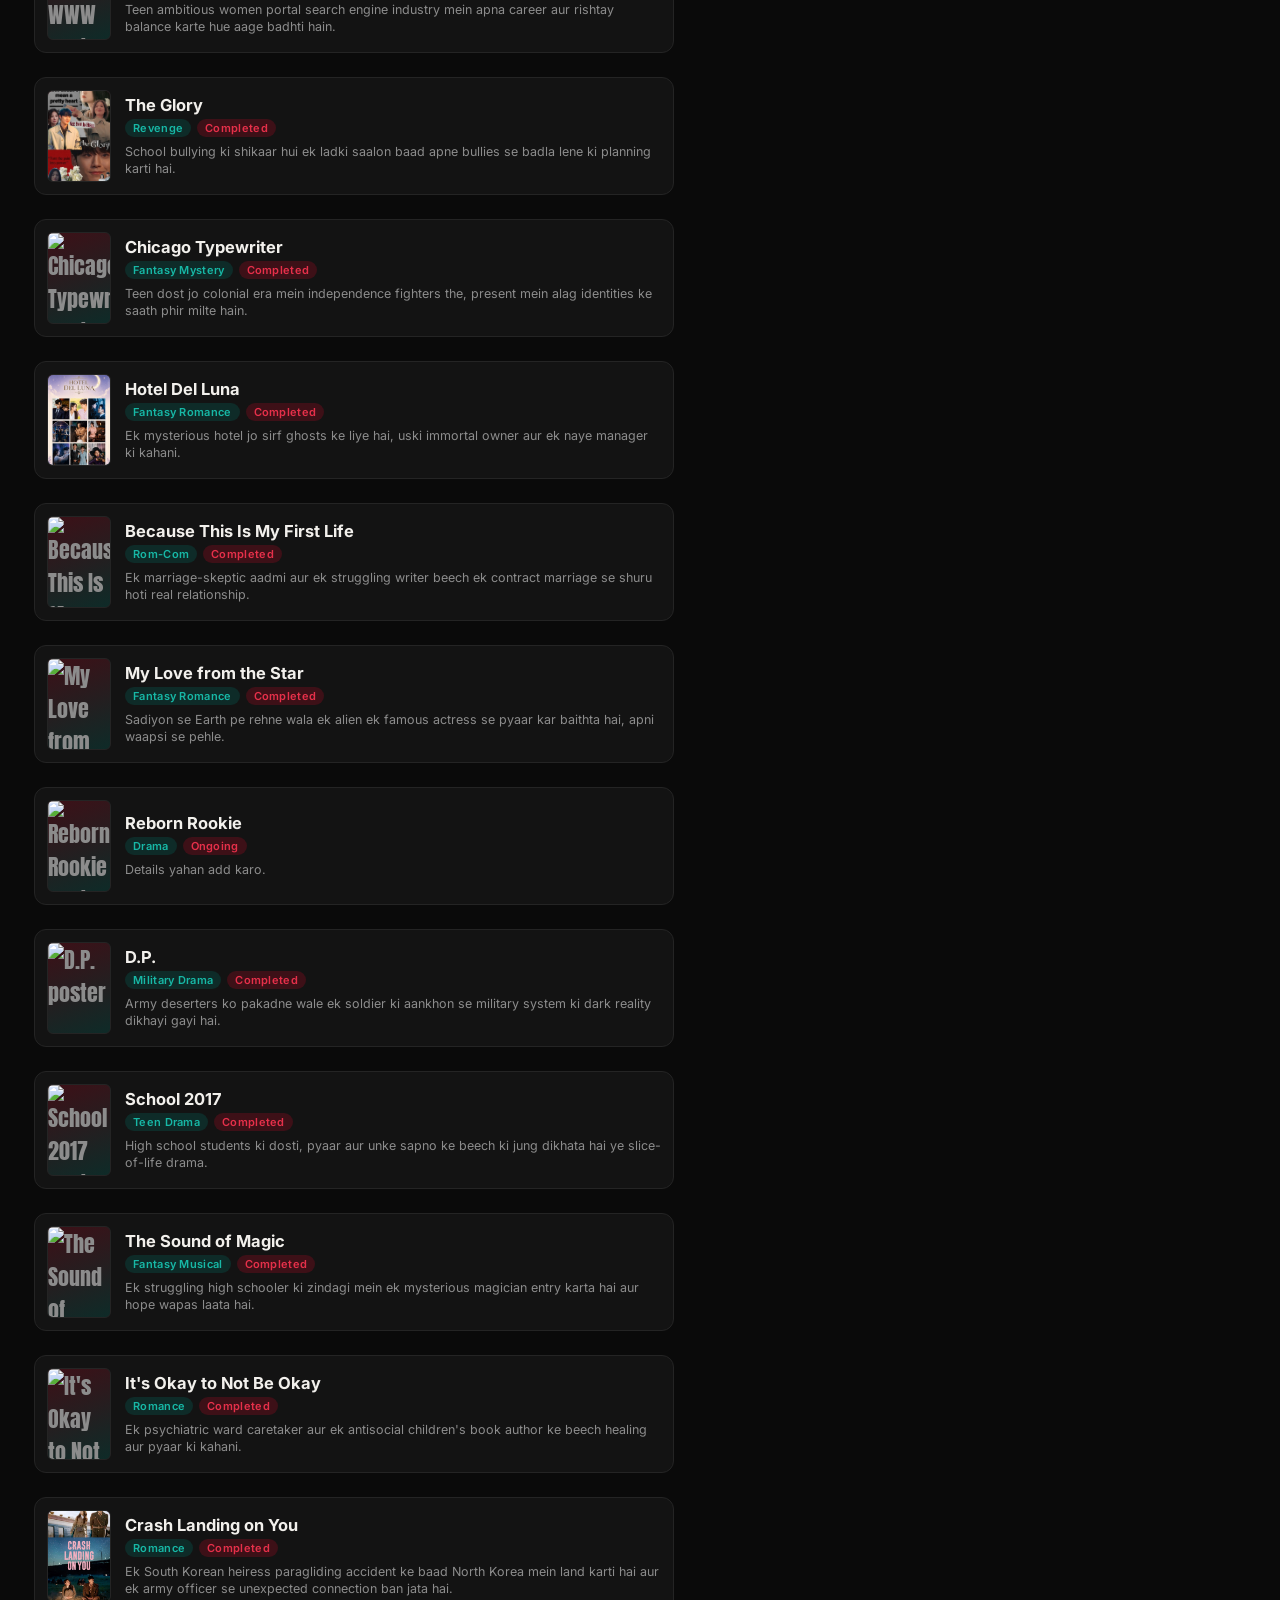
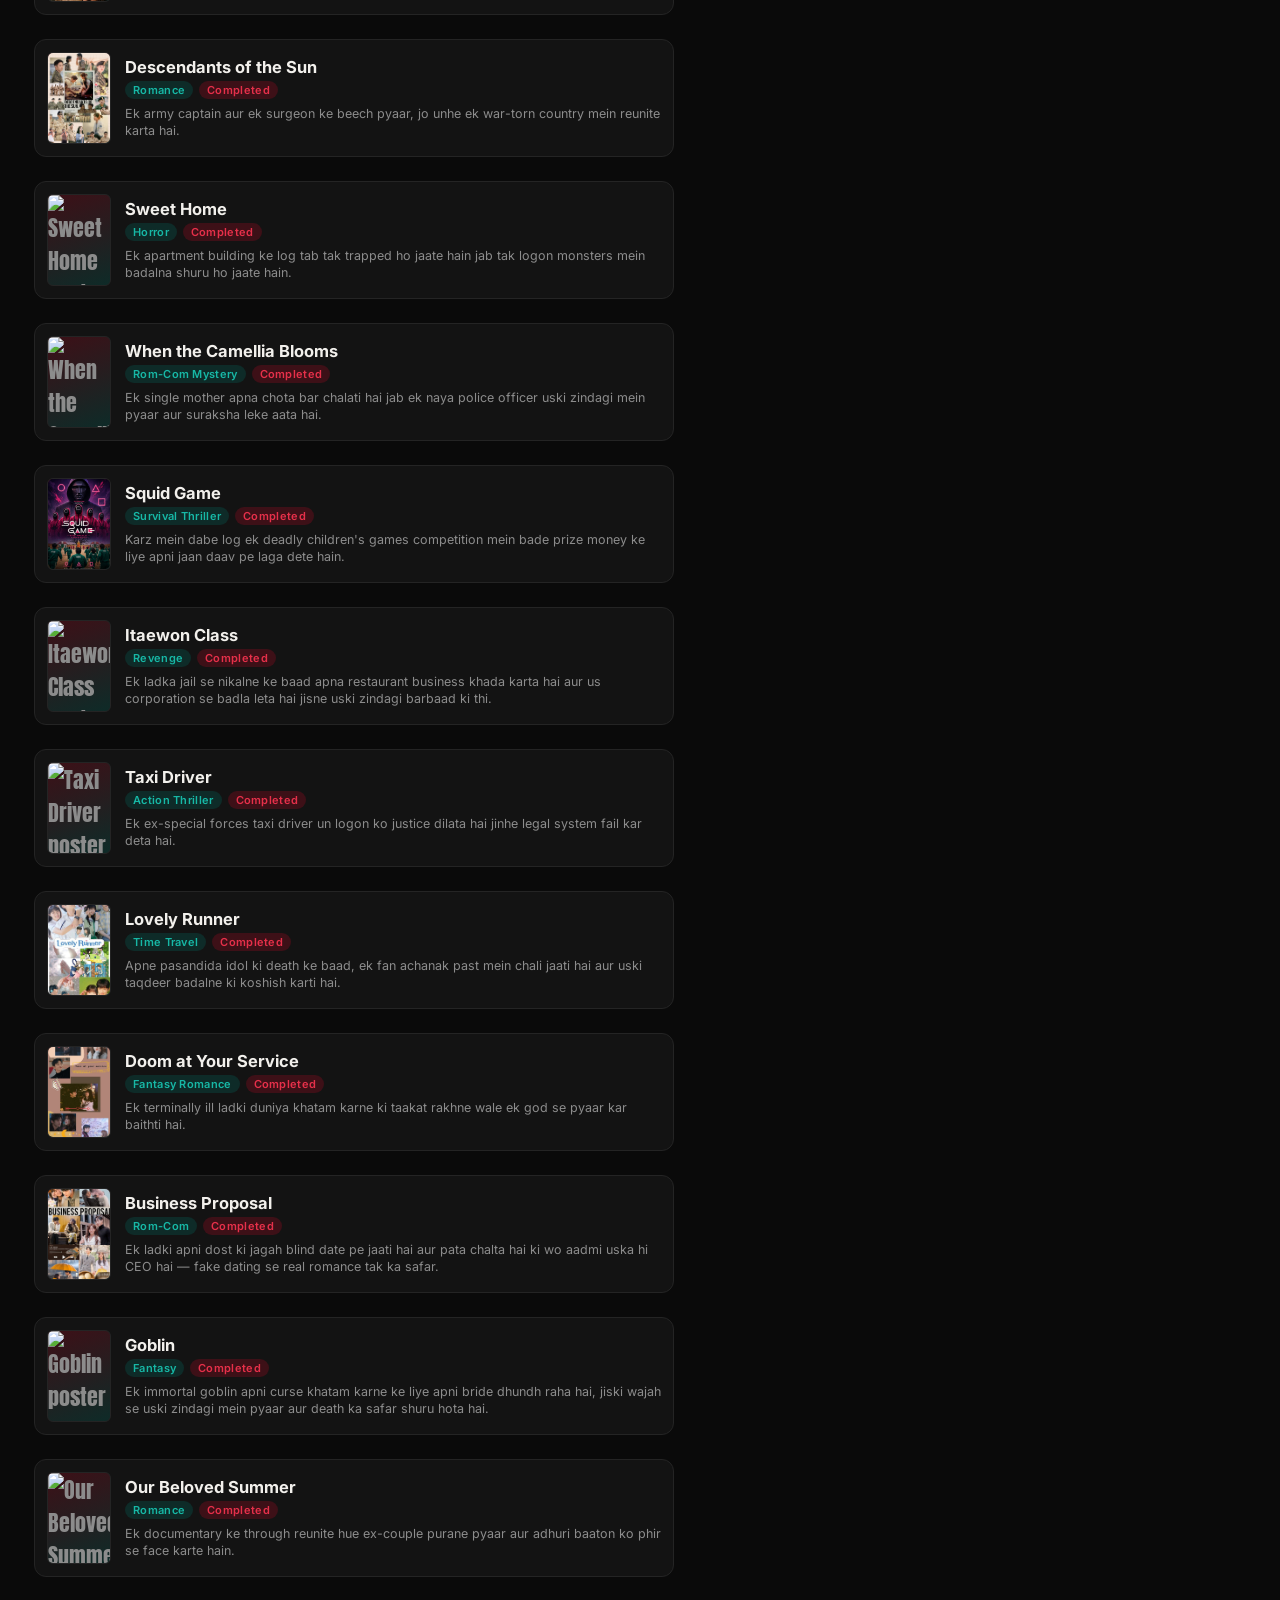
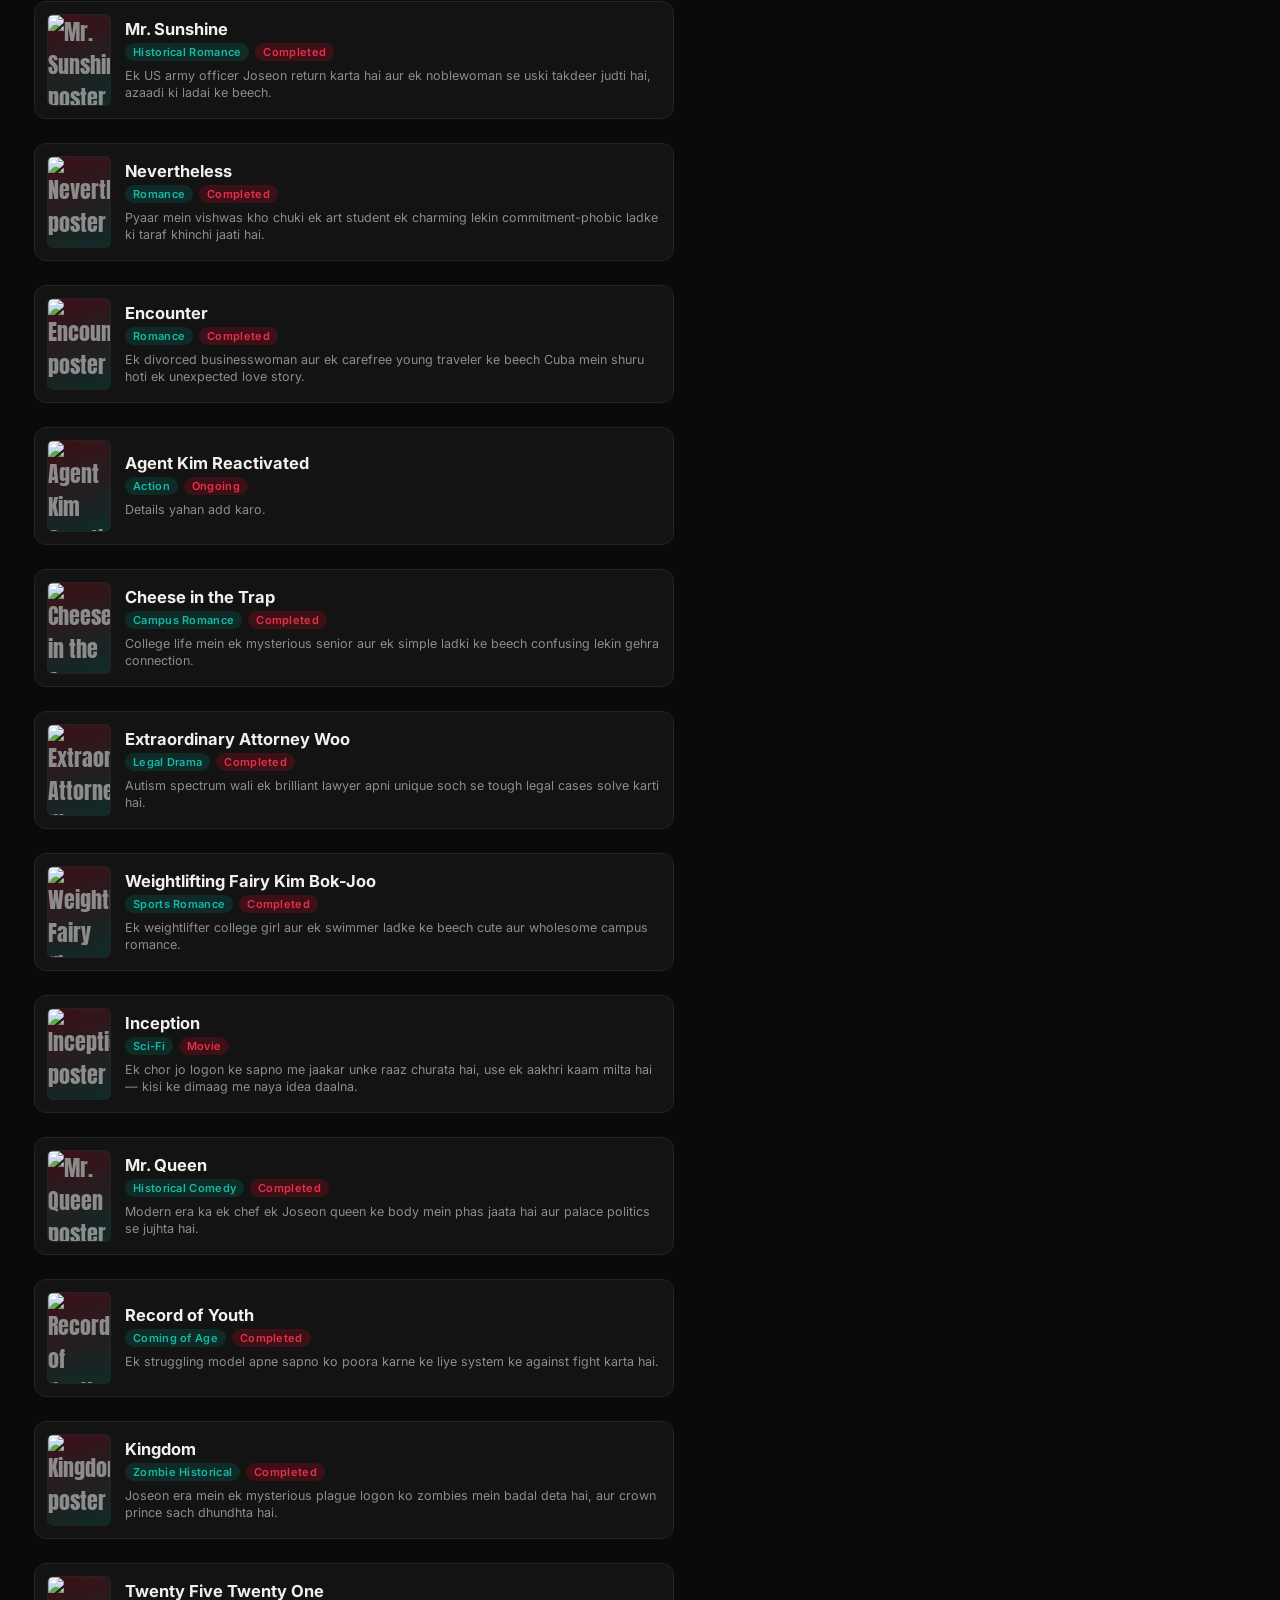
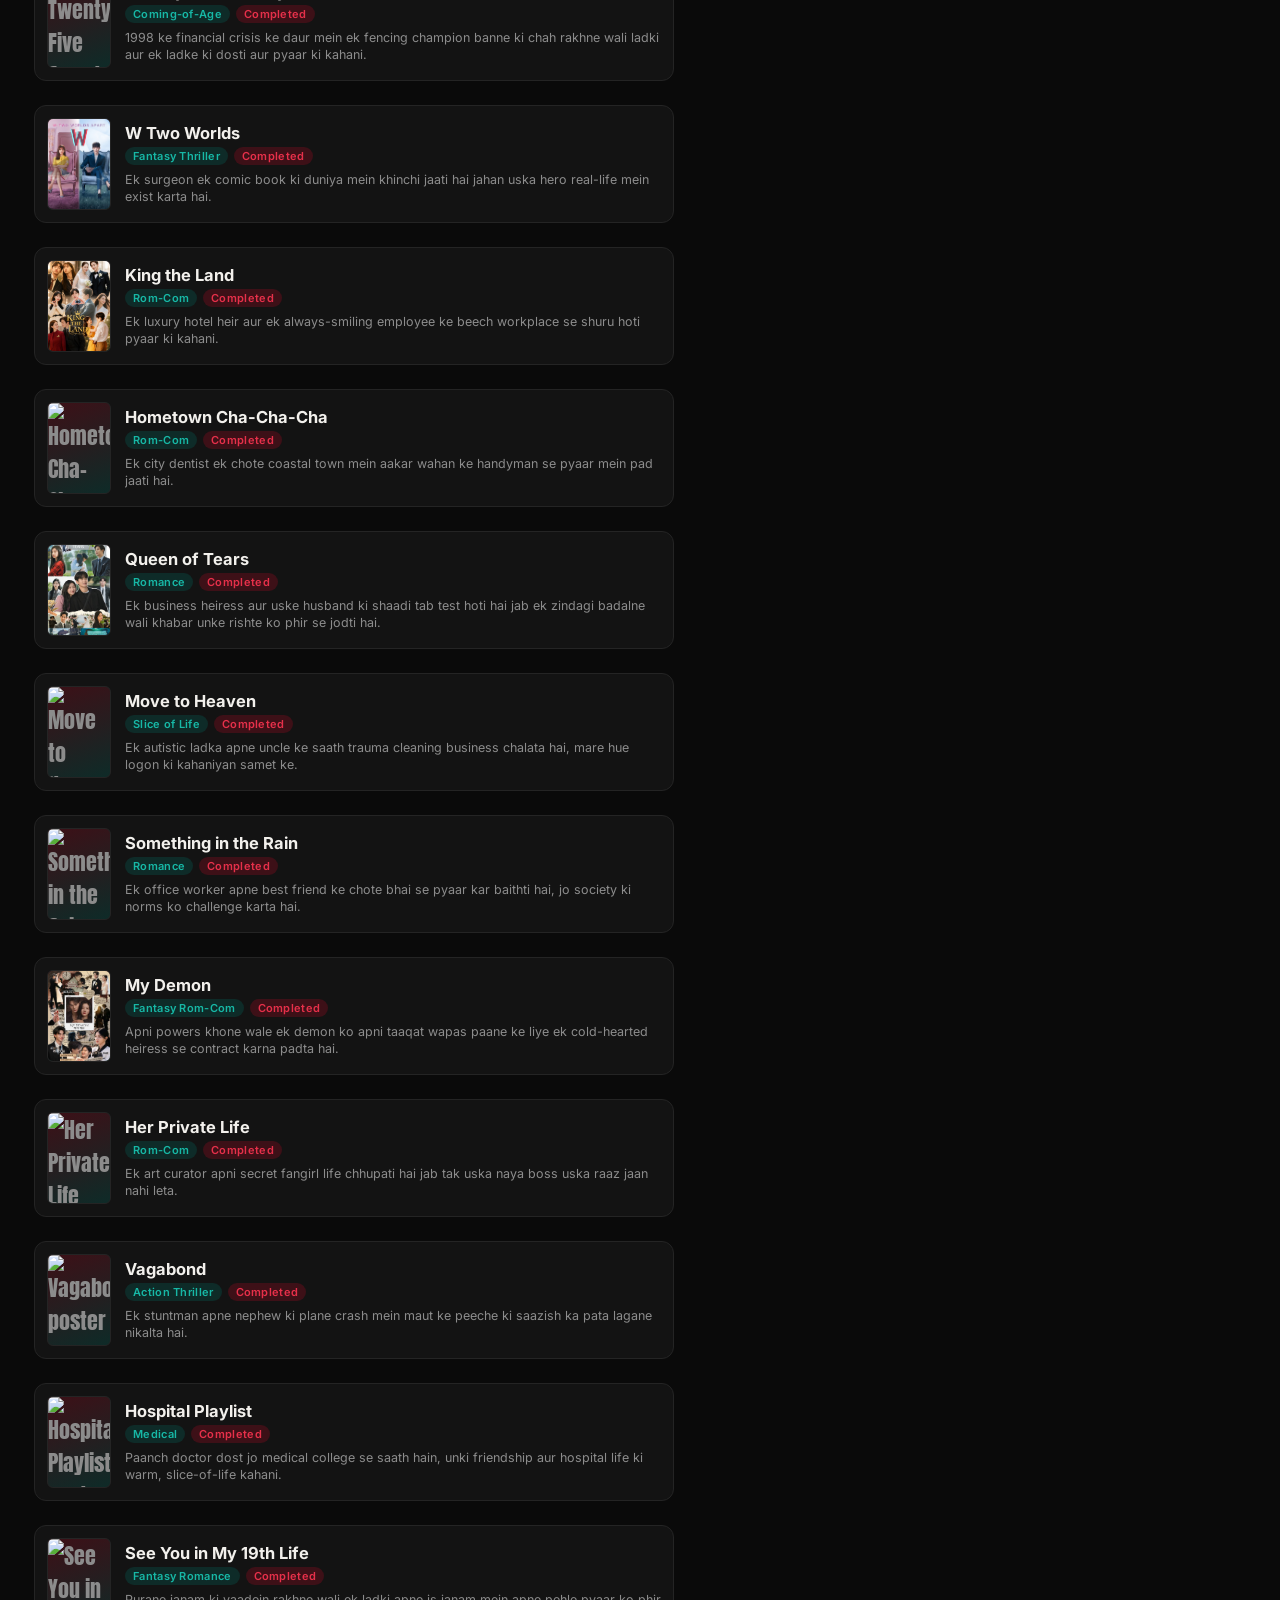
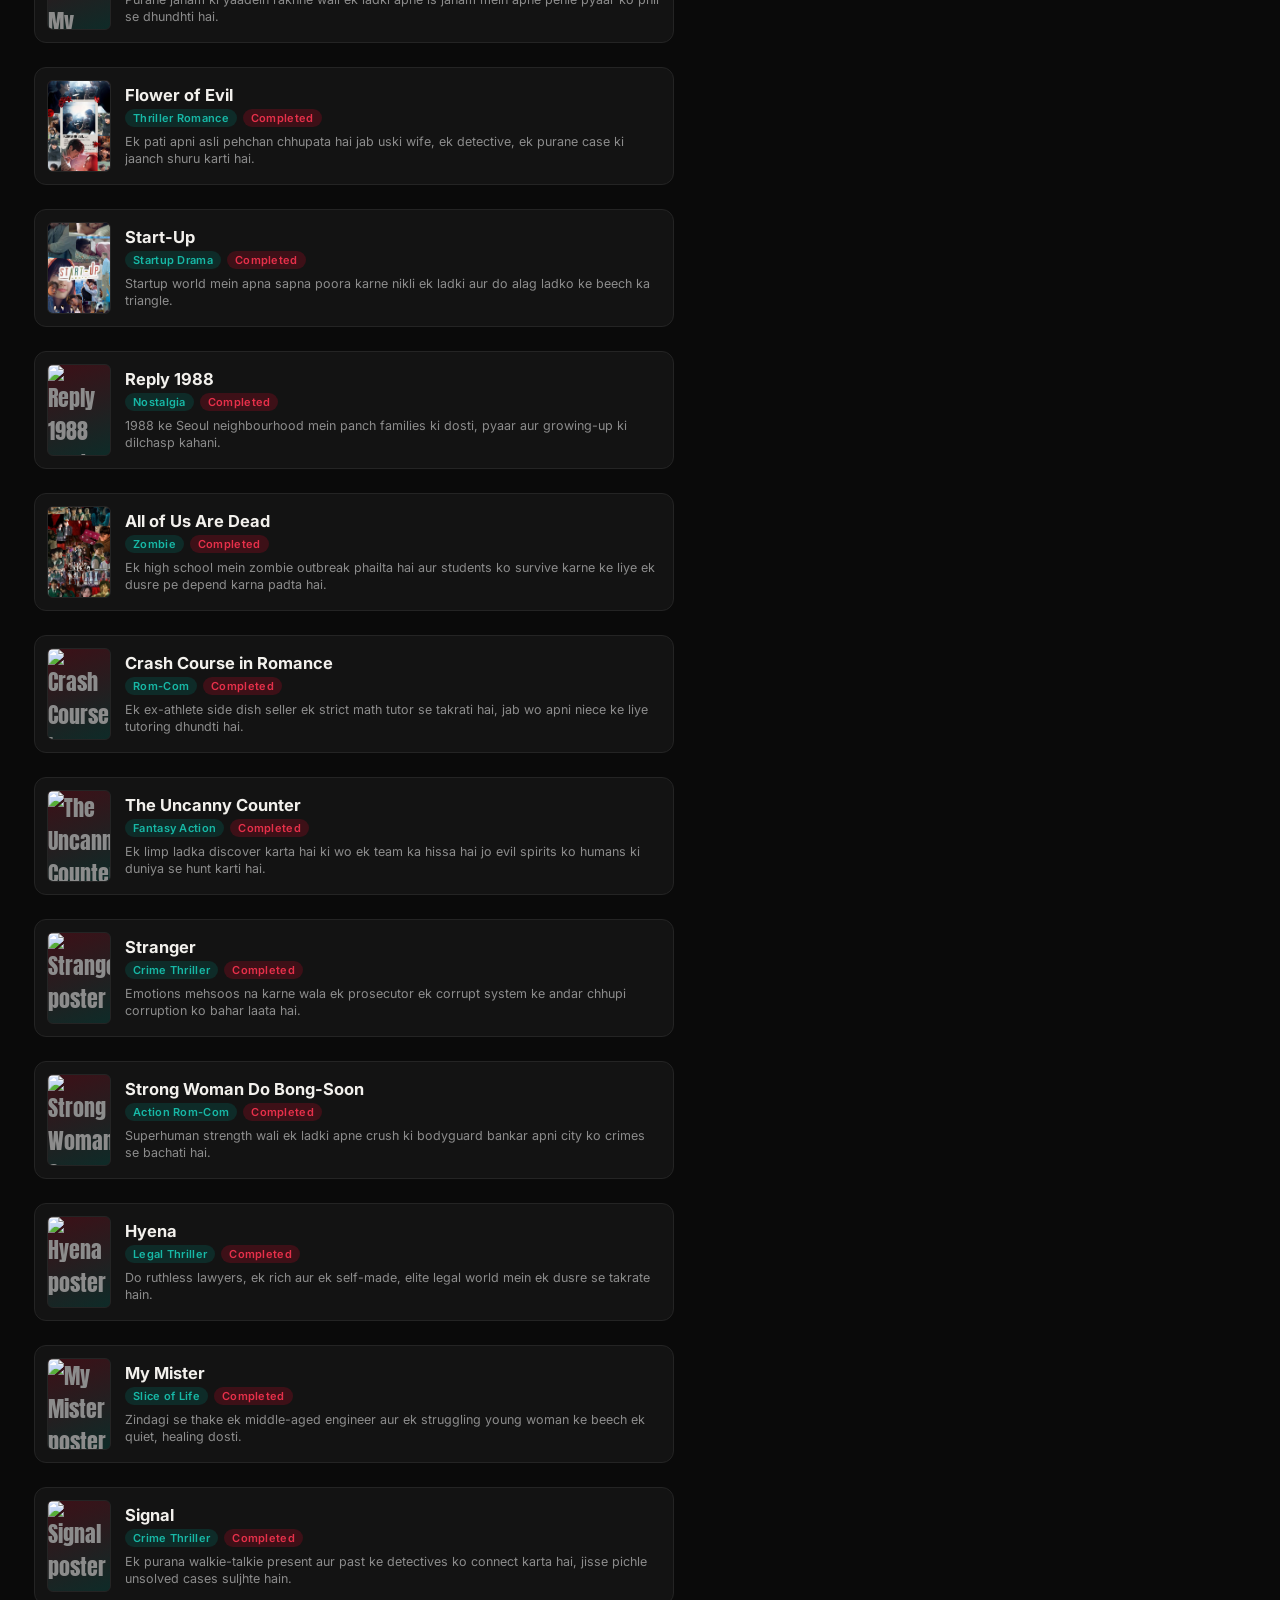
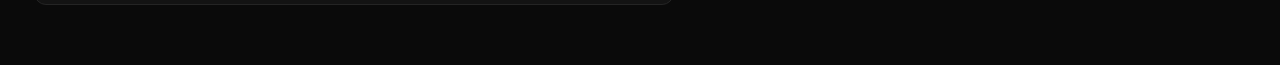
==== commit a6765e5a: "Fix script.js structure and working search" ====
--- a/index.html
+++ b/index.html
@@ -25,7 +25,7 @@
             <circle cx="11" cy="11" r="8"></circle>
             <line x1="21" y1="21" x2="16.65" y2="16.65"></line>
           </svg>
-          <input type="text" placeholder="Show ya genre search karo...">
+         <input type="text" id="searchInput" placeholder="Show ya genre search karo...">
         </div>
       </div>
     </div>
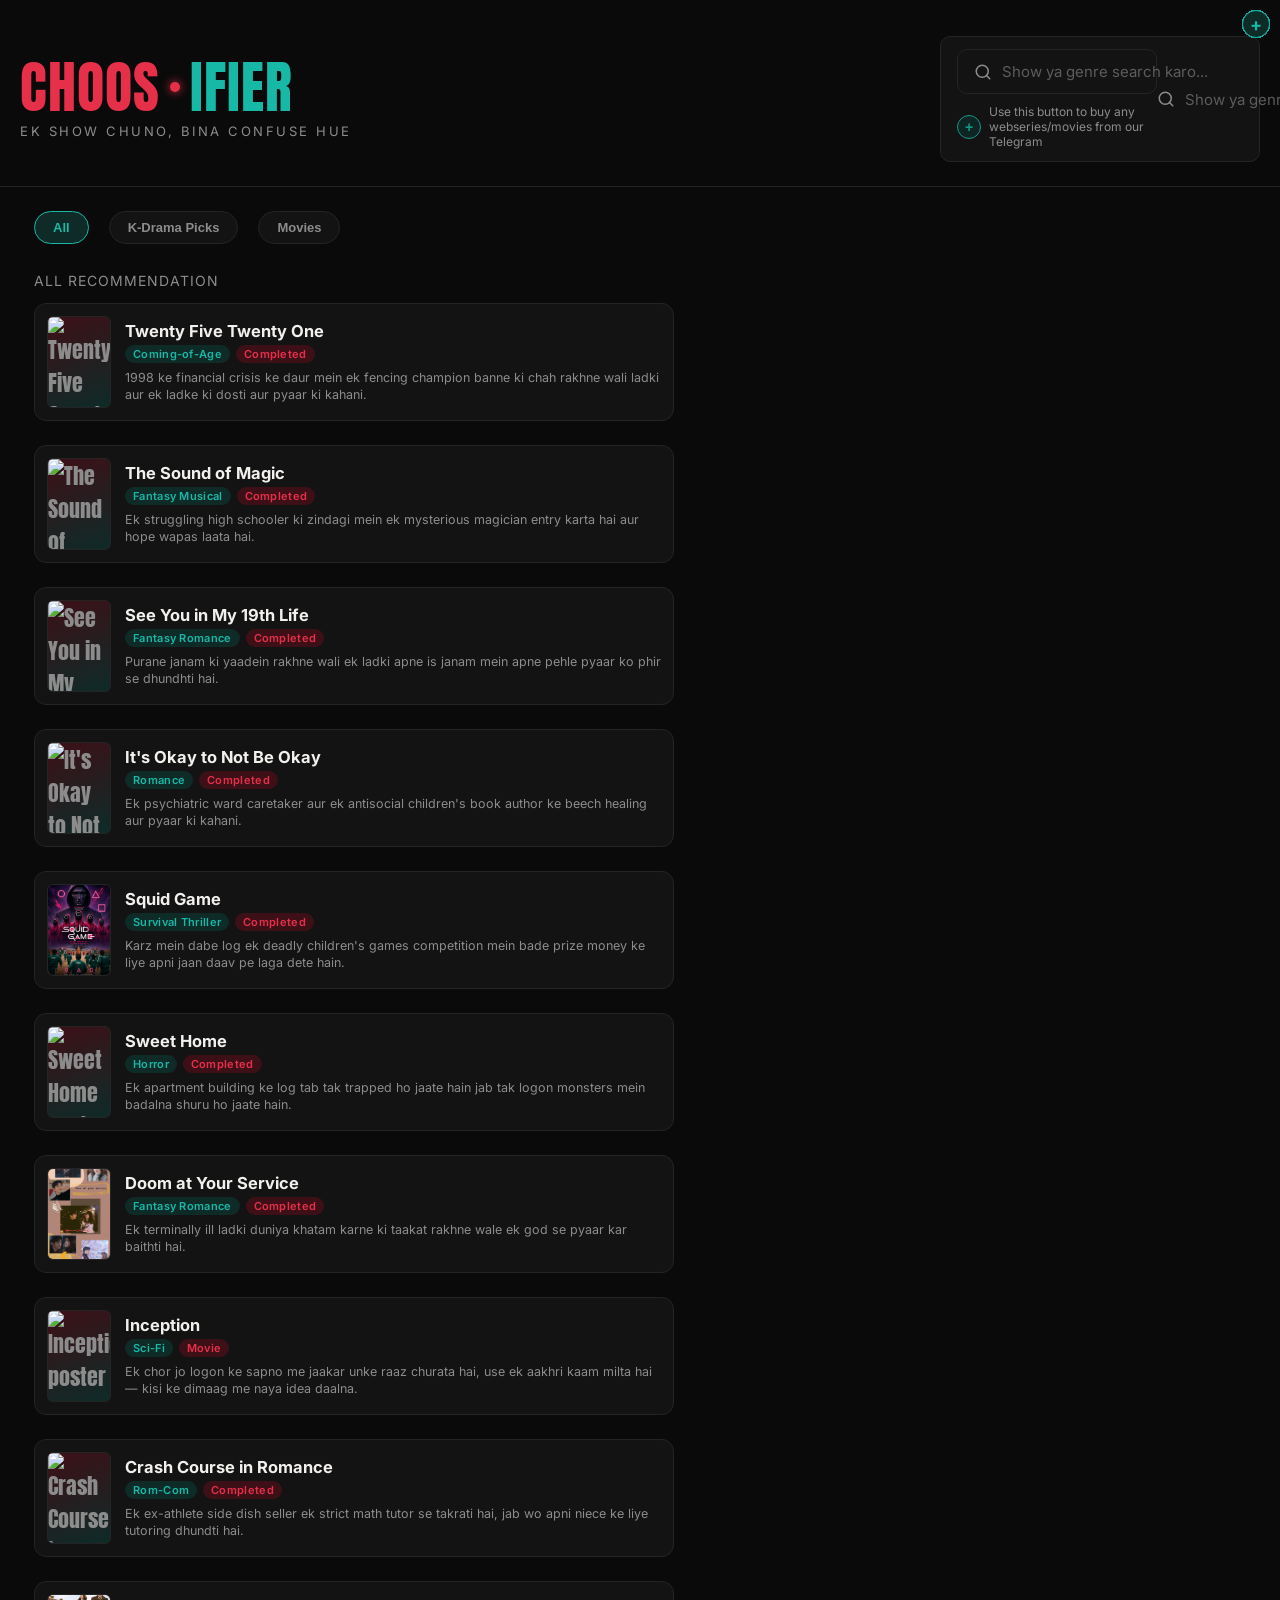
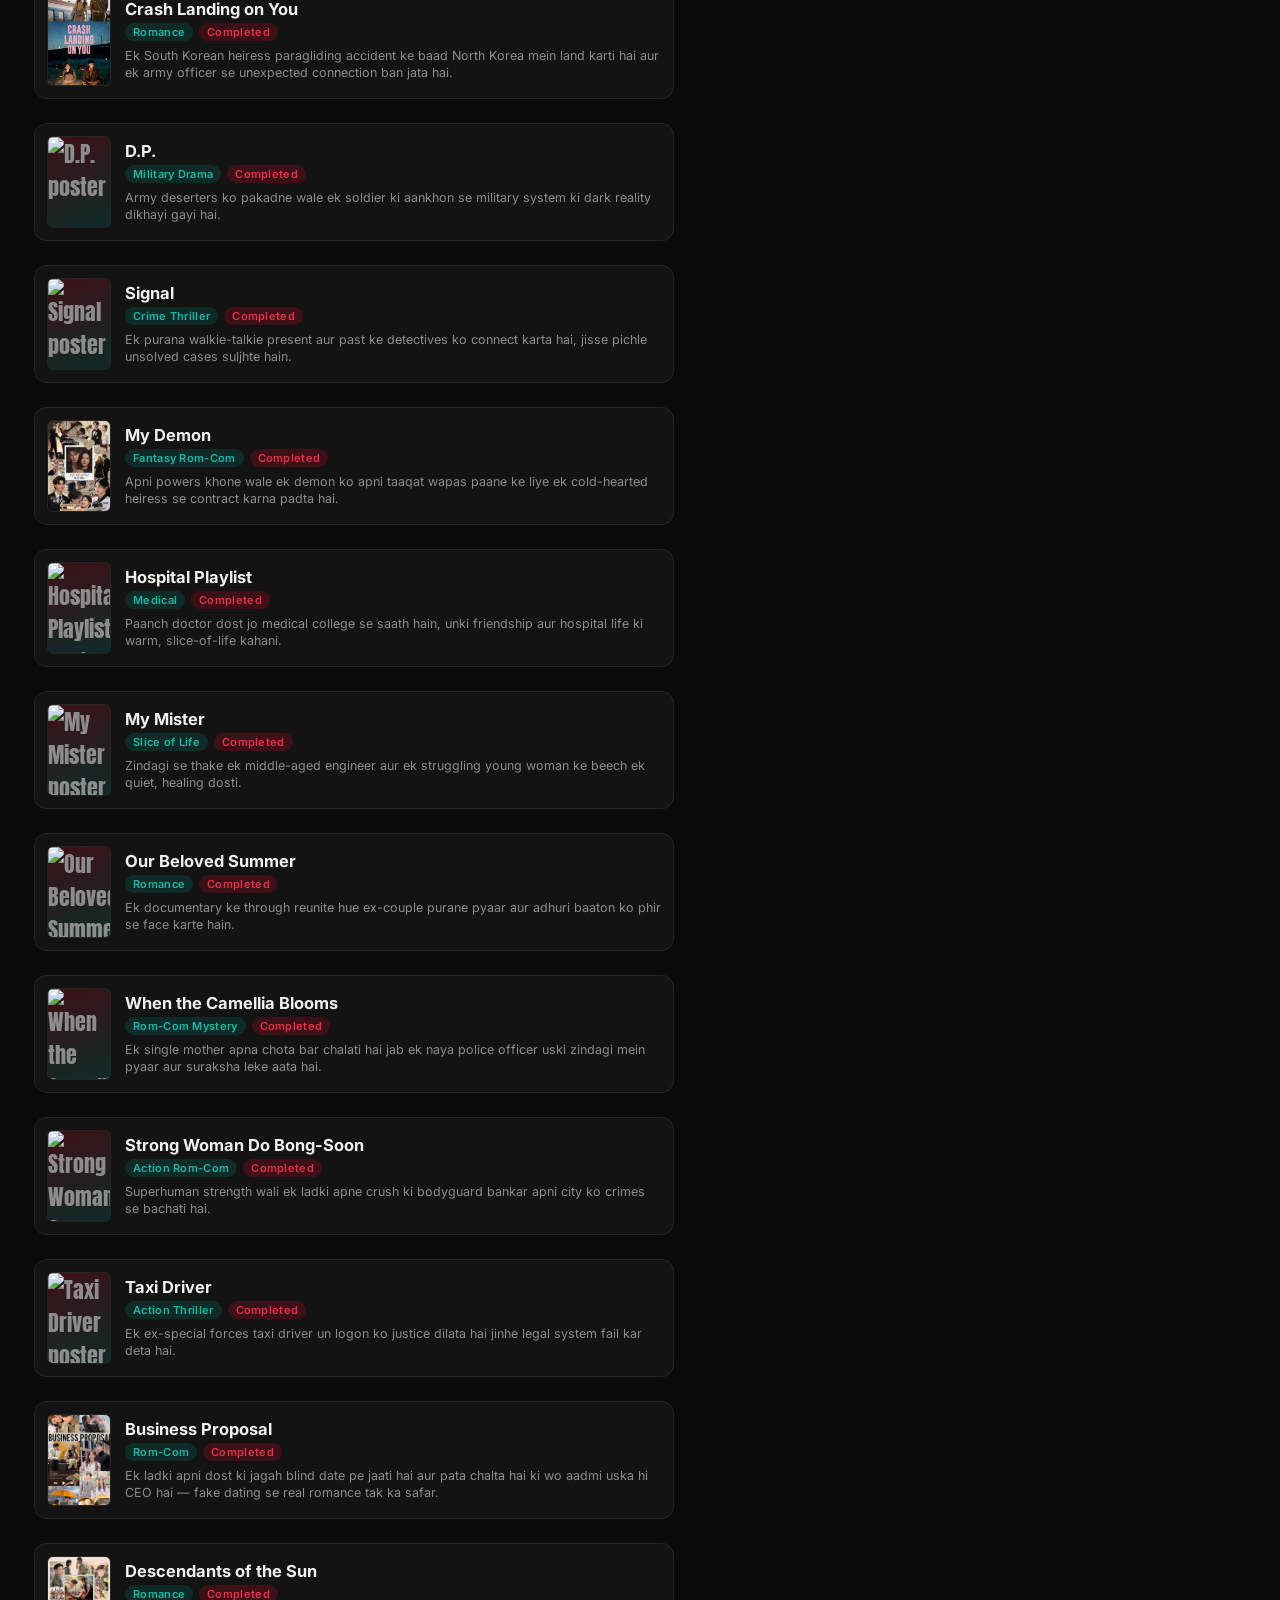
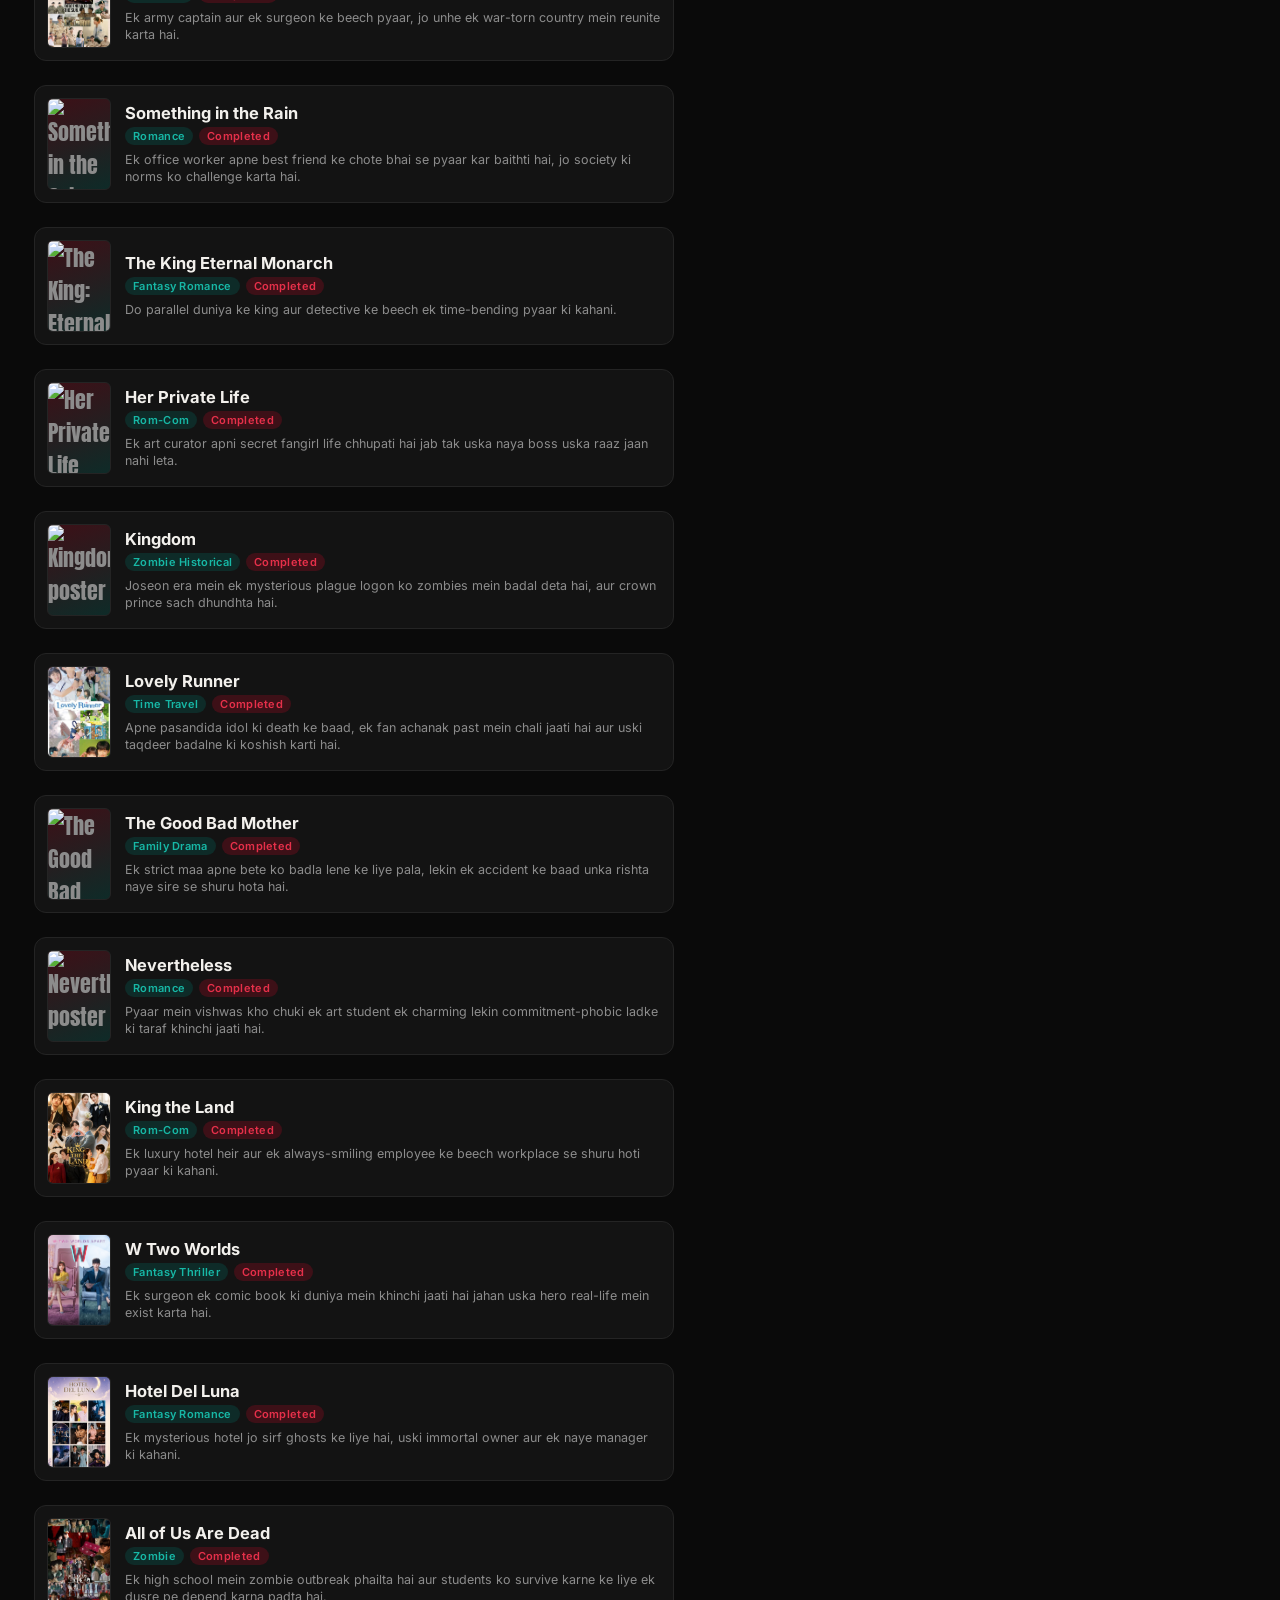
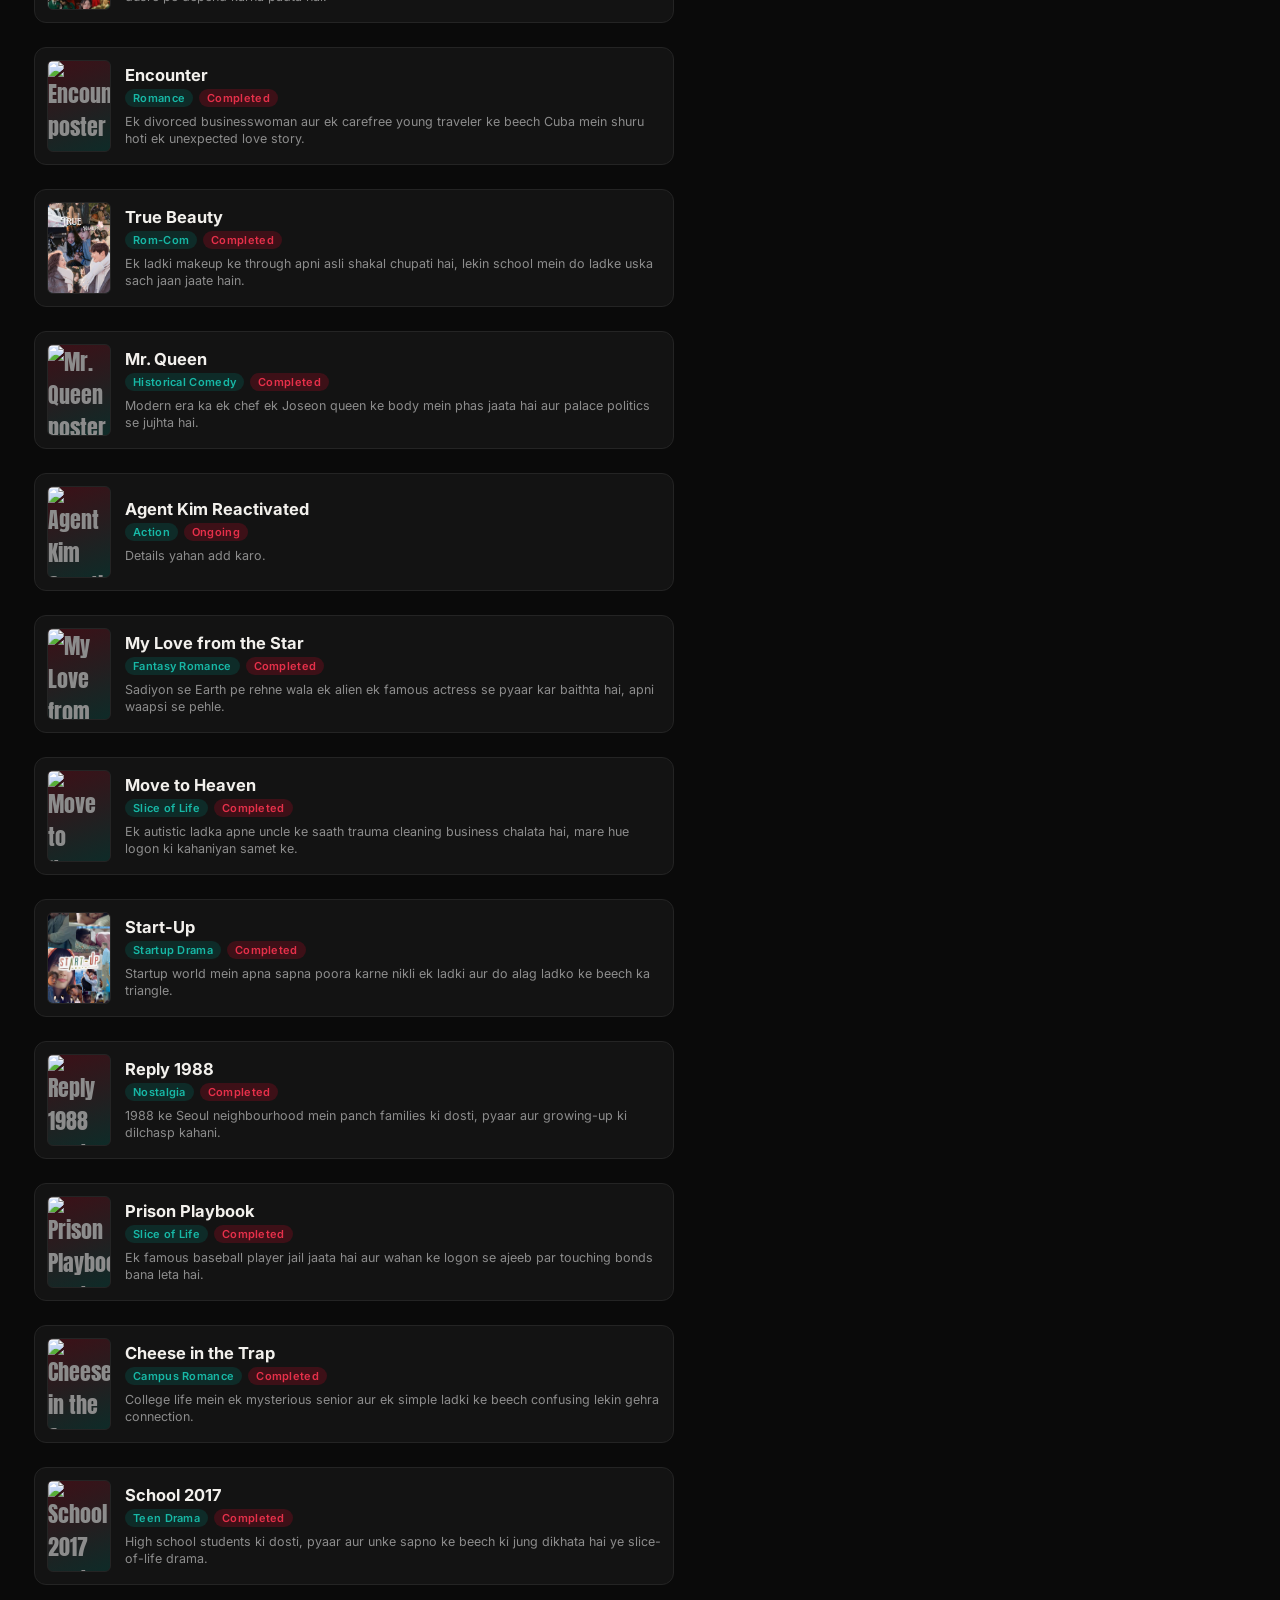
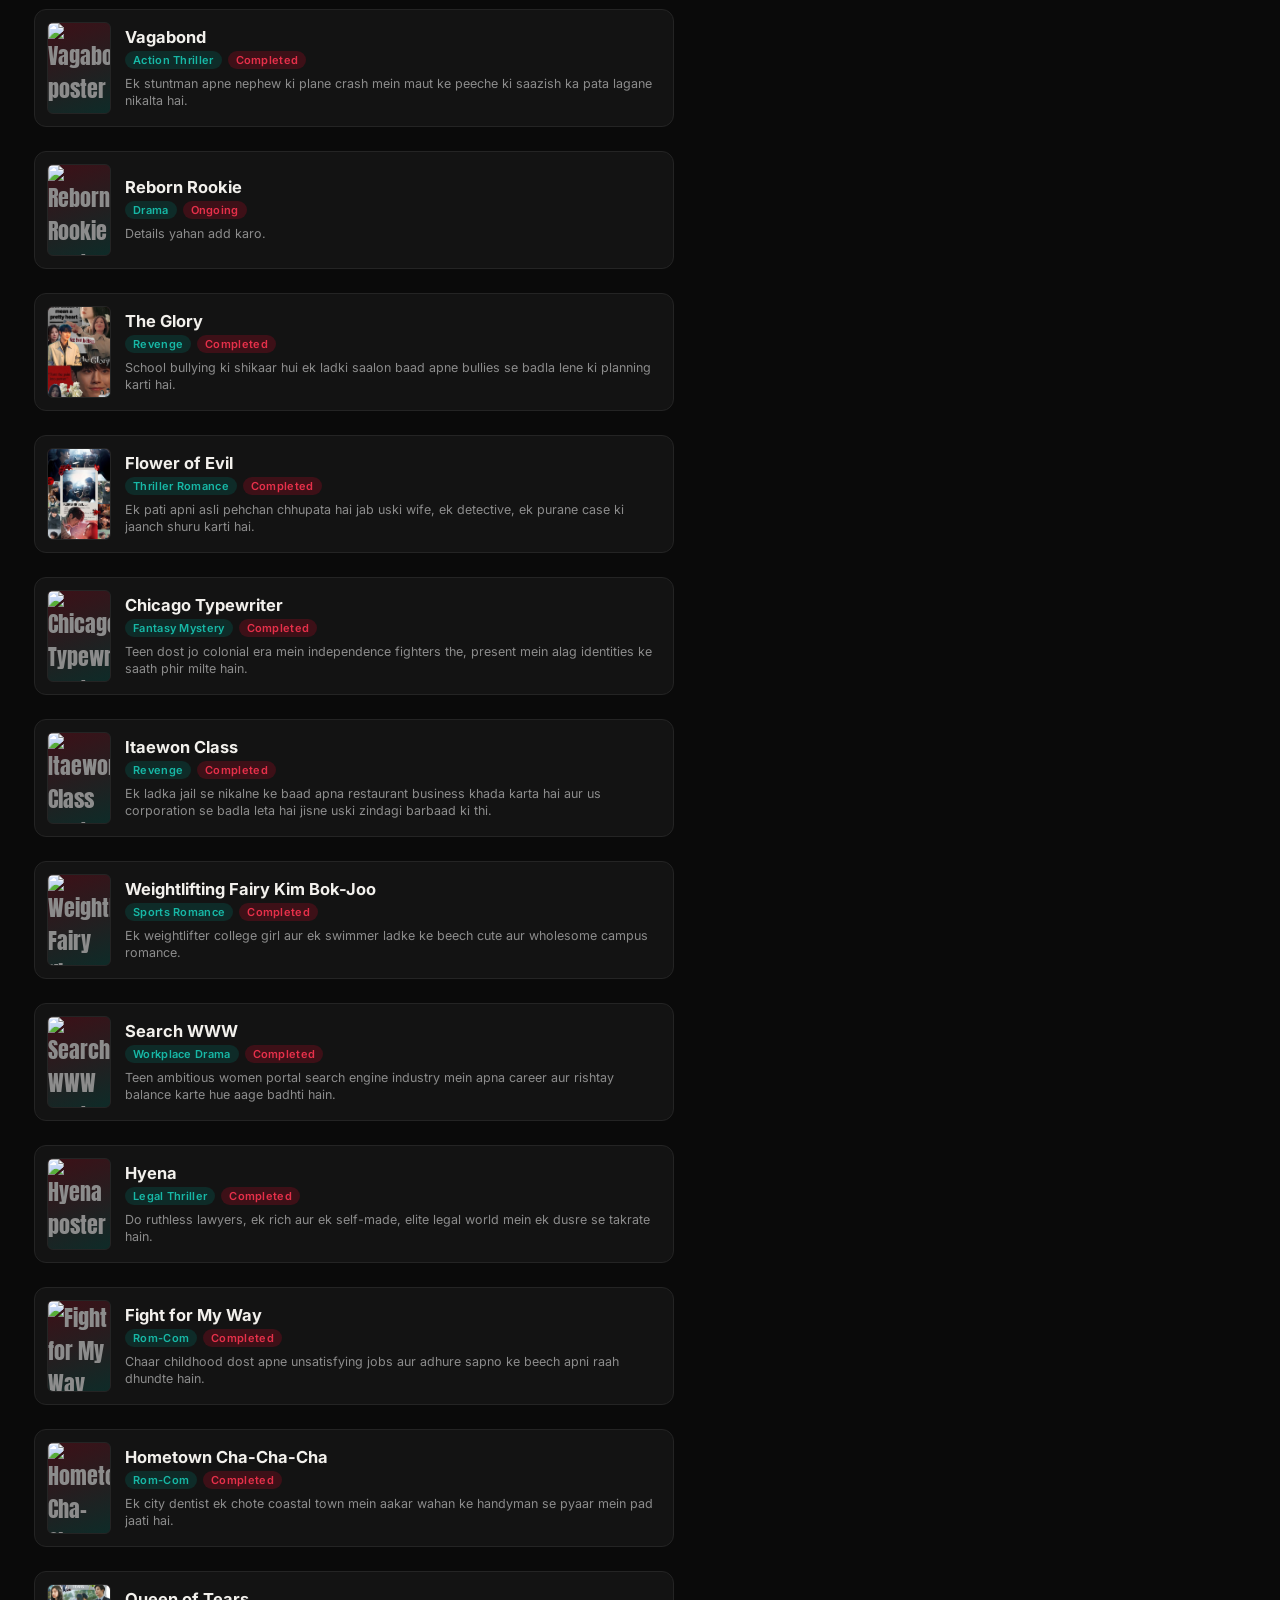
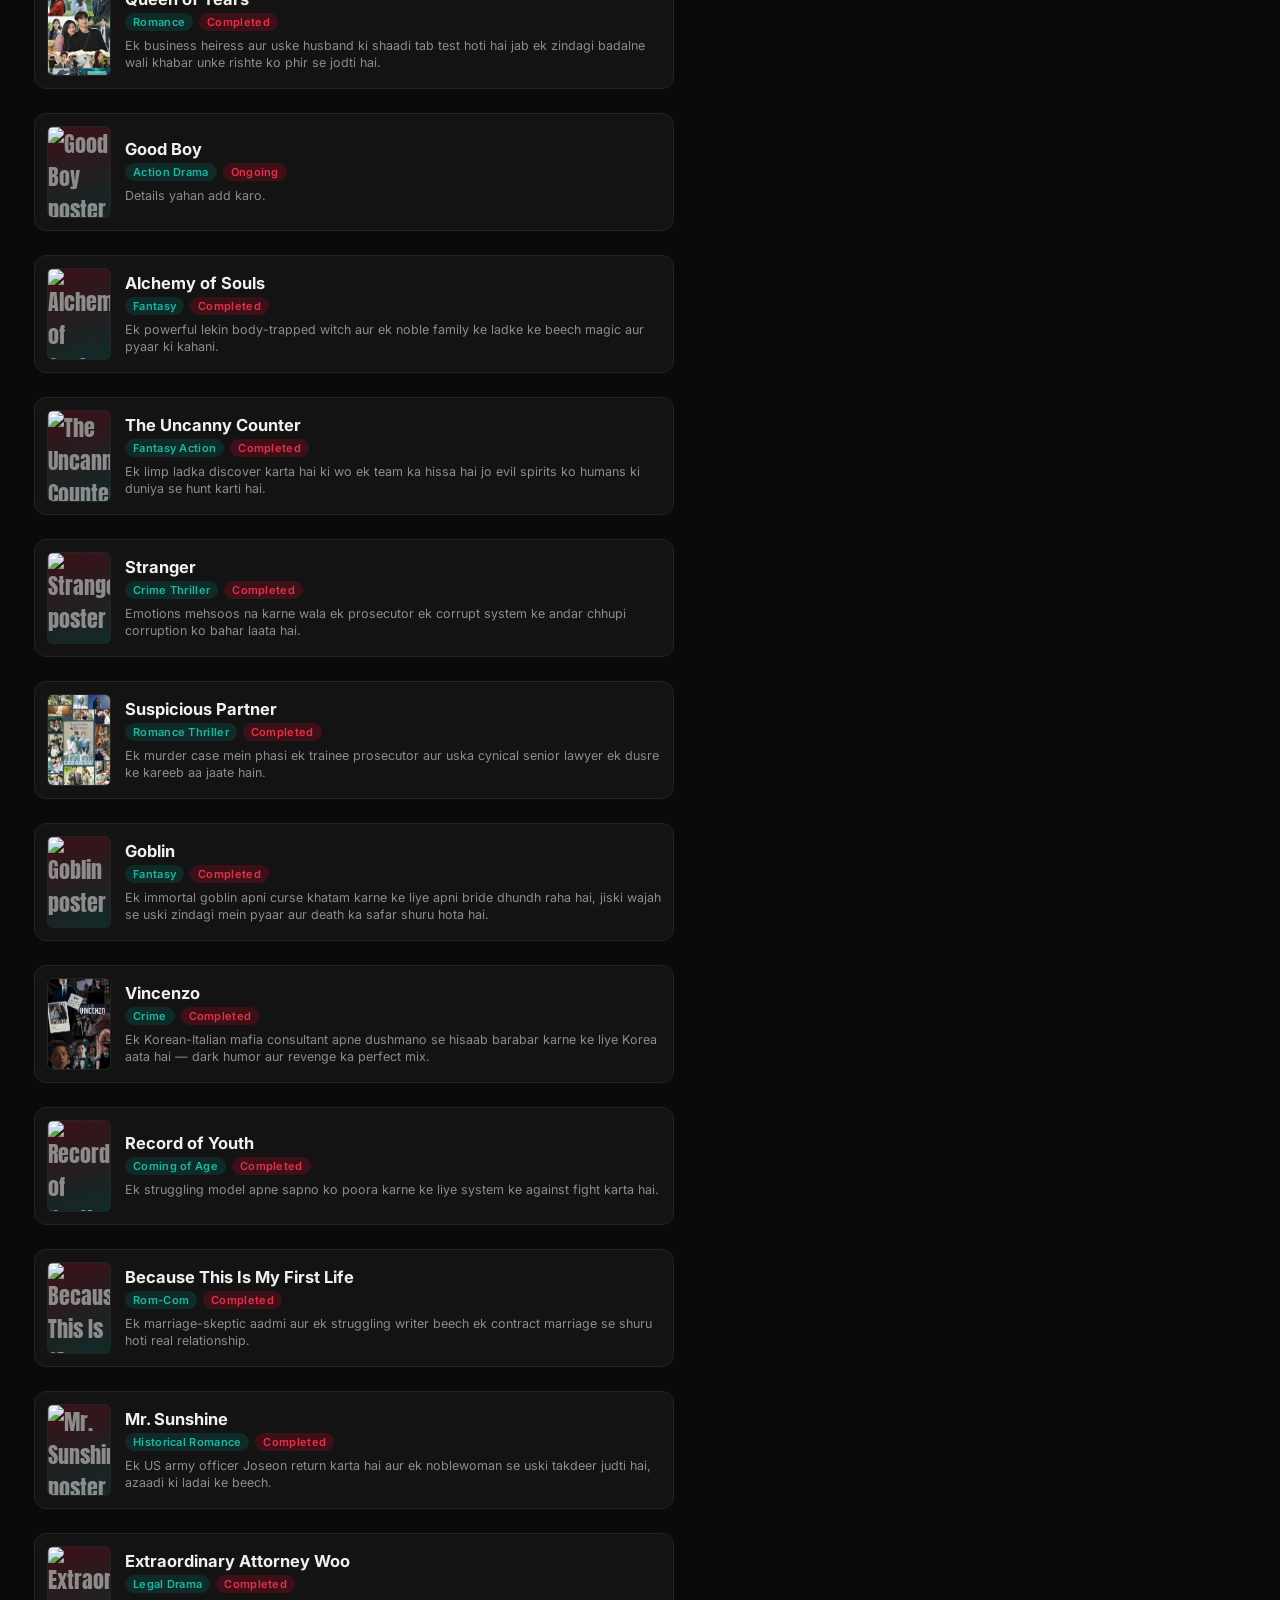
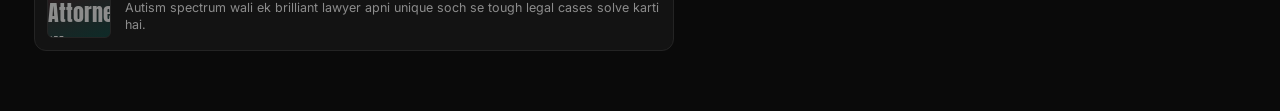
==== commit 154a5d93: "Add search note with sample button and instructions" ====
--- a/index.html
+++ b/index.html
@@ -21,6 +21,20 @@
 
       <div class="search-wrap">
         <div class="search-box">
+          <div class="search-wrap">
+  <div class="search-box">
+    <svg xmlns="http://www.w3.org/2000/svg" width="18" height="18" viewBox="0 0 24 24" fill="none" stroke-width="2" stroke-linecap="round" stroke-linejoin="round">
+      <circle cx="11" cy="11" r="8"></circle>
+      <line x1="21" y1="21" x2="16.65" y2="16.65"></line>
+    </svg>
+    <input type="text" id="searchInput" placeholder="Show ya genre search karo...">
+  </div>
+
+  <div class="search-note">
+    <button class="dummy-btn" disabled>+</button>
+    <span>Use this button to buy any webseries/movies from our Telegram</span>
+  </div>
+</div>
           <svg xmlns="http://www.w3.org/2000/svg" width="18" height="18" viewBox="0 0 24 24" fill="none" stroke-width="2" stroke-linecap="round" stroke-linejoin="round">
             <circle cx="11" cy="11" r="8"></circle>
             <line x1="21" y1="21" x2="16.65" y2="16.65"></line>
--- a/style.css
+++ b/style.css
@@ -181,11 +181,54 @@
   text-decoration: none;
   color: inherit;
 }
+.card-plus-btn{
+  position:absolute;
+  top:10px;
+  right:10px;
+  width:28px;
+  height:28px;
+  border-radius:50%;
+  background:var(--teal-dim);
+  color:var(--teal);
+  border:1px solid var(--teal);
+  display:flex;
+  align-items:center;
+  justify-content:center;
+  font-size:18px;
+  font-weight:700;
+  text-decoration:none;
+  z-index:20;
+  transition:background .2s, color .2s;
+}
+.card-plus-btn:hover{
+  background:var(--teal);
+  color:var(--bg);
+}
 .drama-card:hover{
   border-color:var(--teal);
   transform:translateY(-2px);
 }
-
+.search-note{
+  display:flex;
+  align-items:center;
+  gap:8px;
+  margin-top:10px;
+  font-size:12px;
+  color:var(--text-muted);
+}
+.dummy-btn{
+  width:24px;
+  height:24px;
+  border-radius:50%;
+  background:var(--teal-dim);
+  color:var(--teal);
+  border:1px solid var(--teal);
+  font-size:14px;
+  font-weight:700;
+  cursor:not-allowed;
+  opacity:0.8;
+  flex-shrink:0;
+}
 .poster-frame {
   width: 64px;
   height: 92px;
